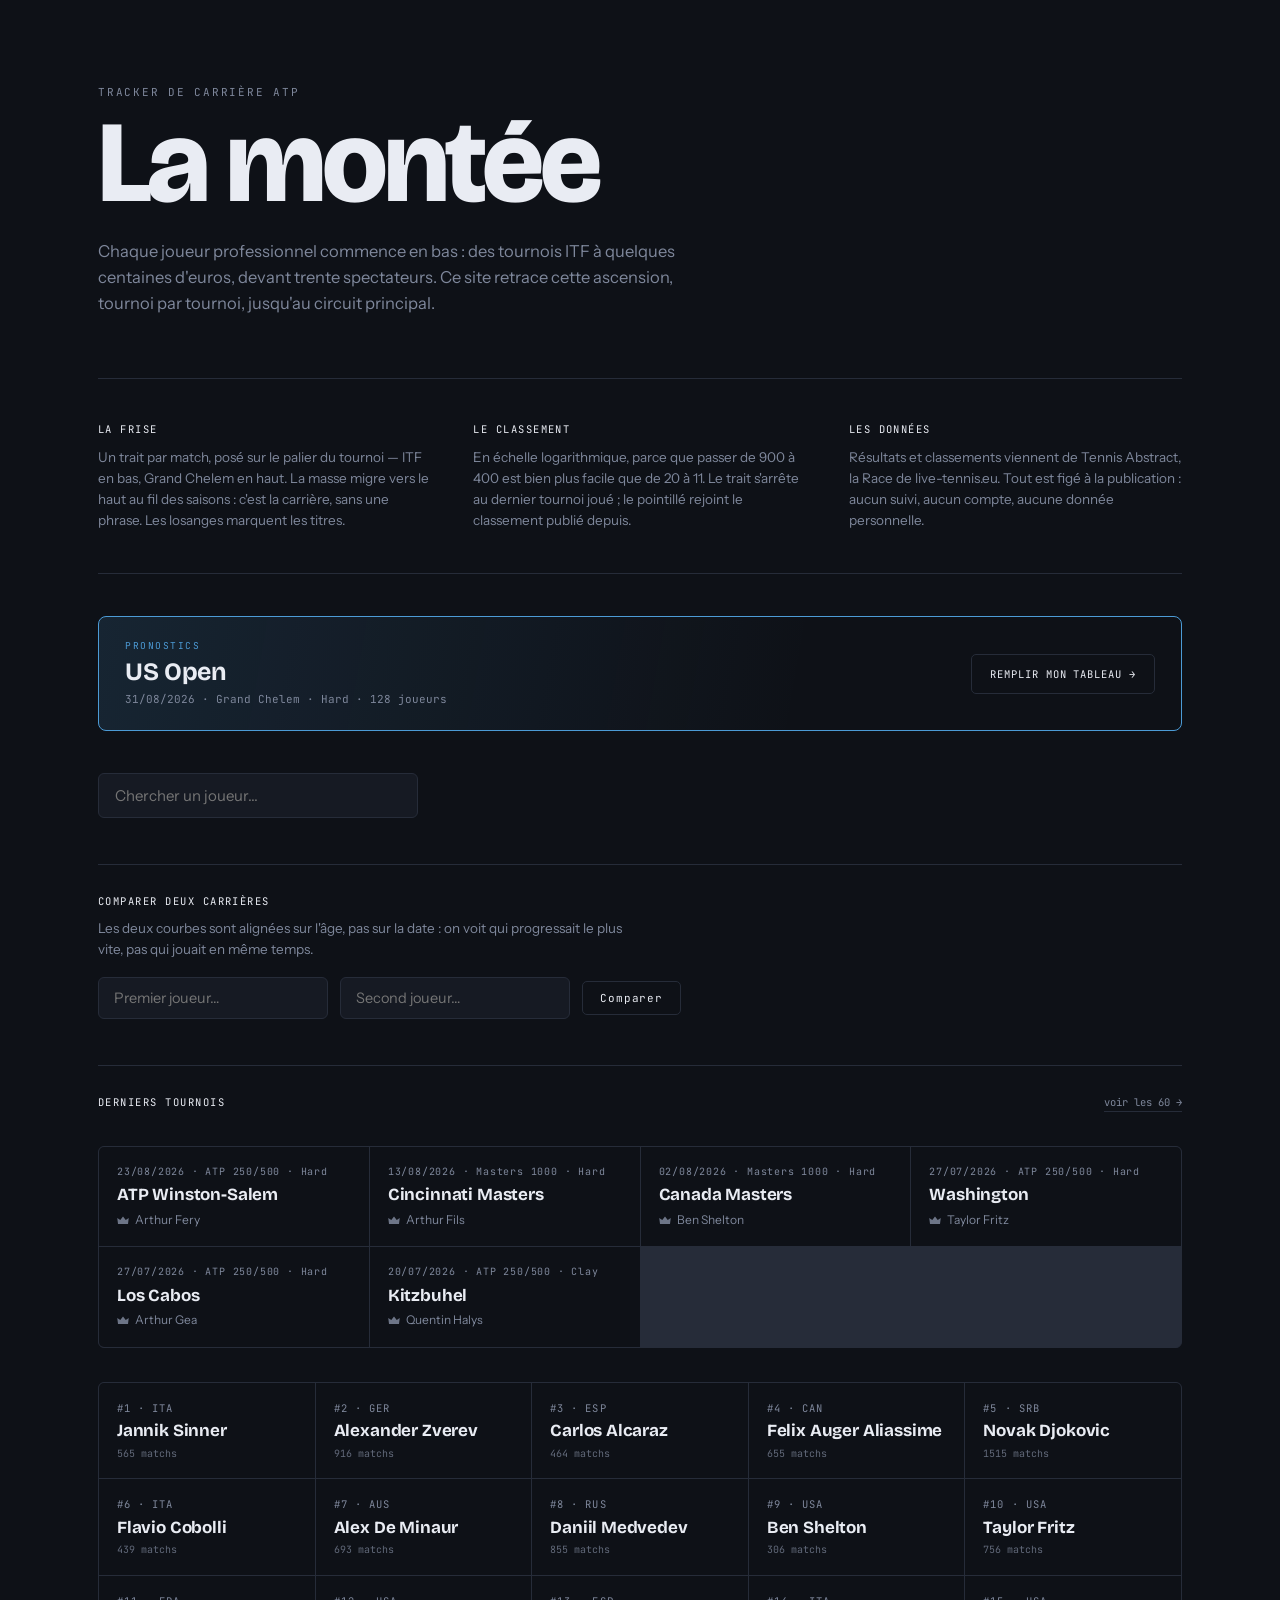
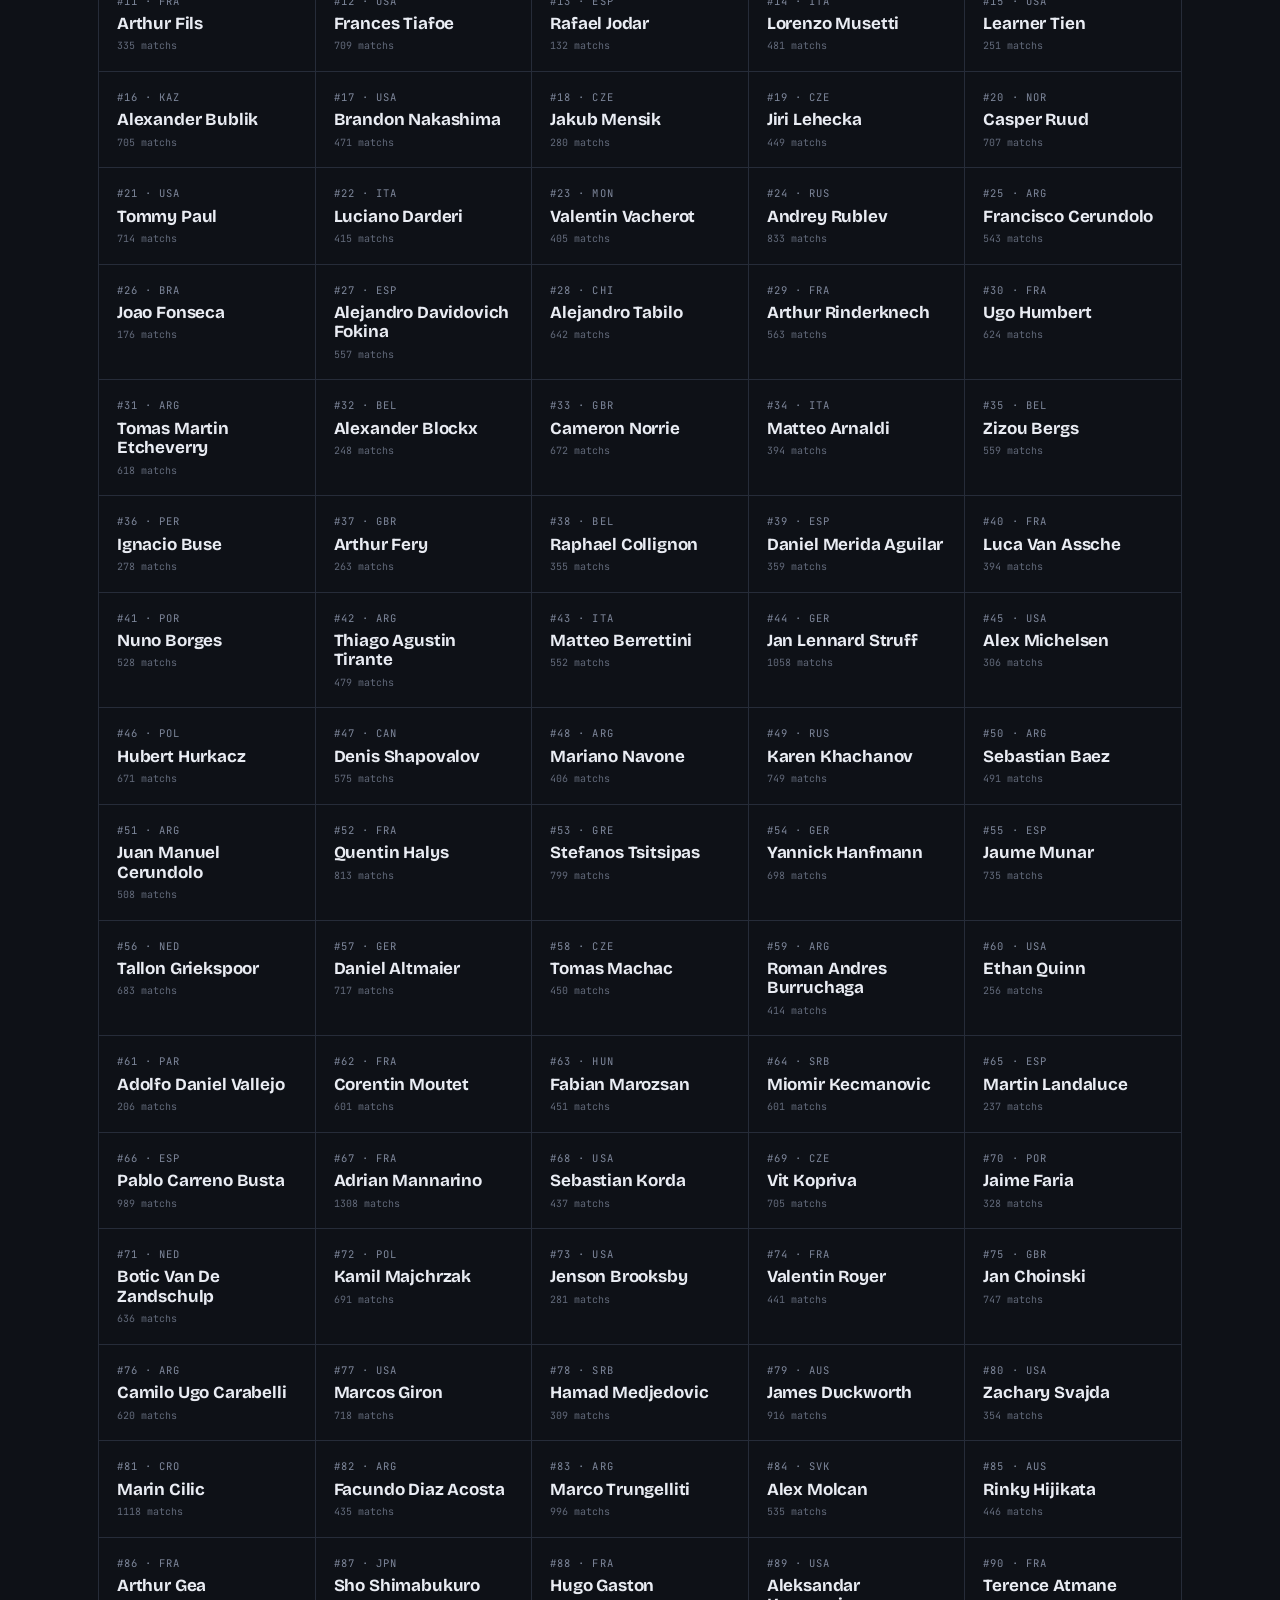
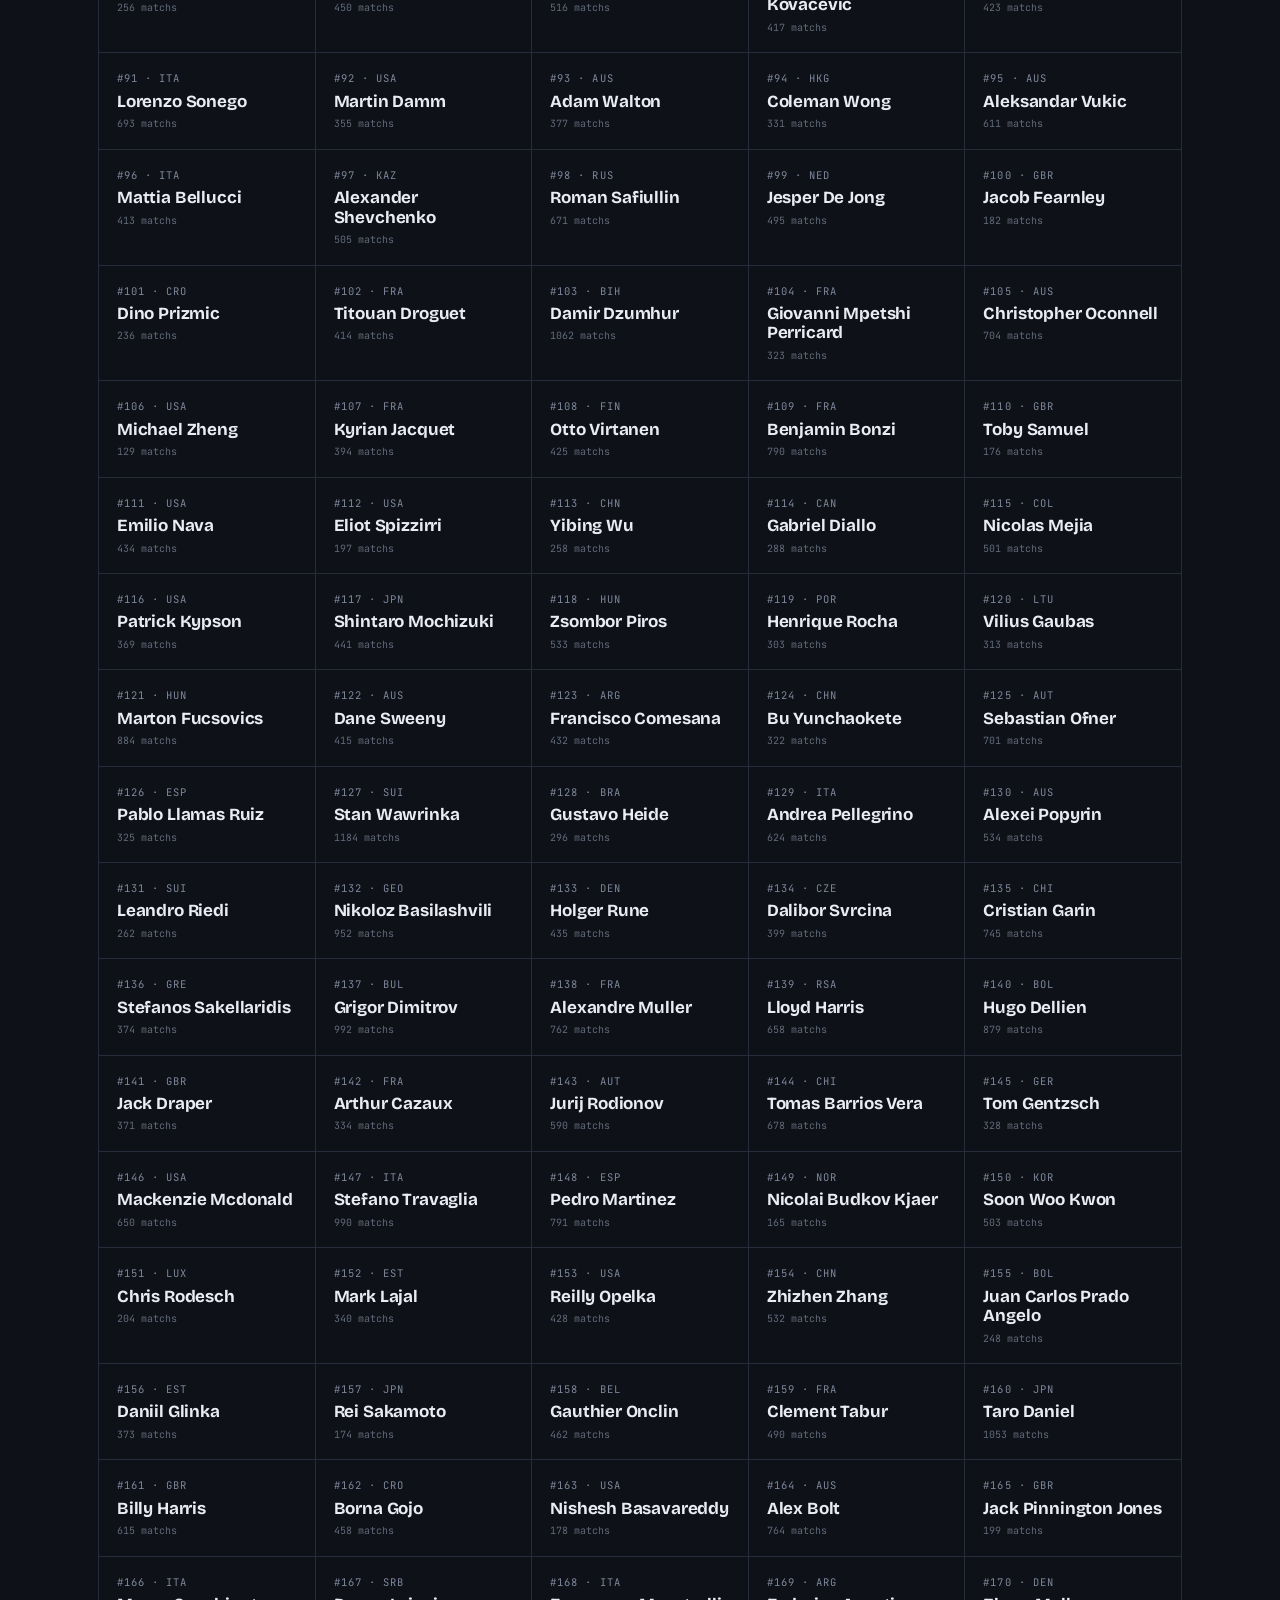
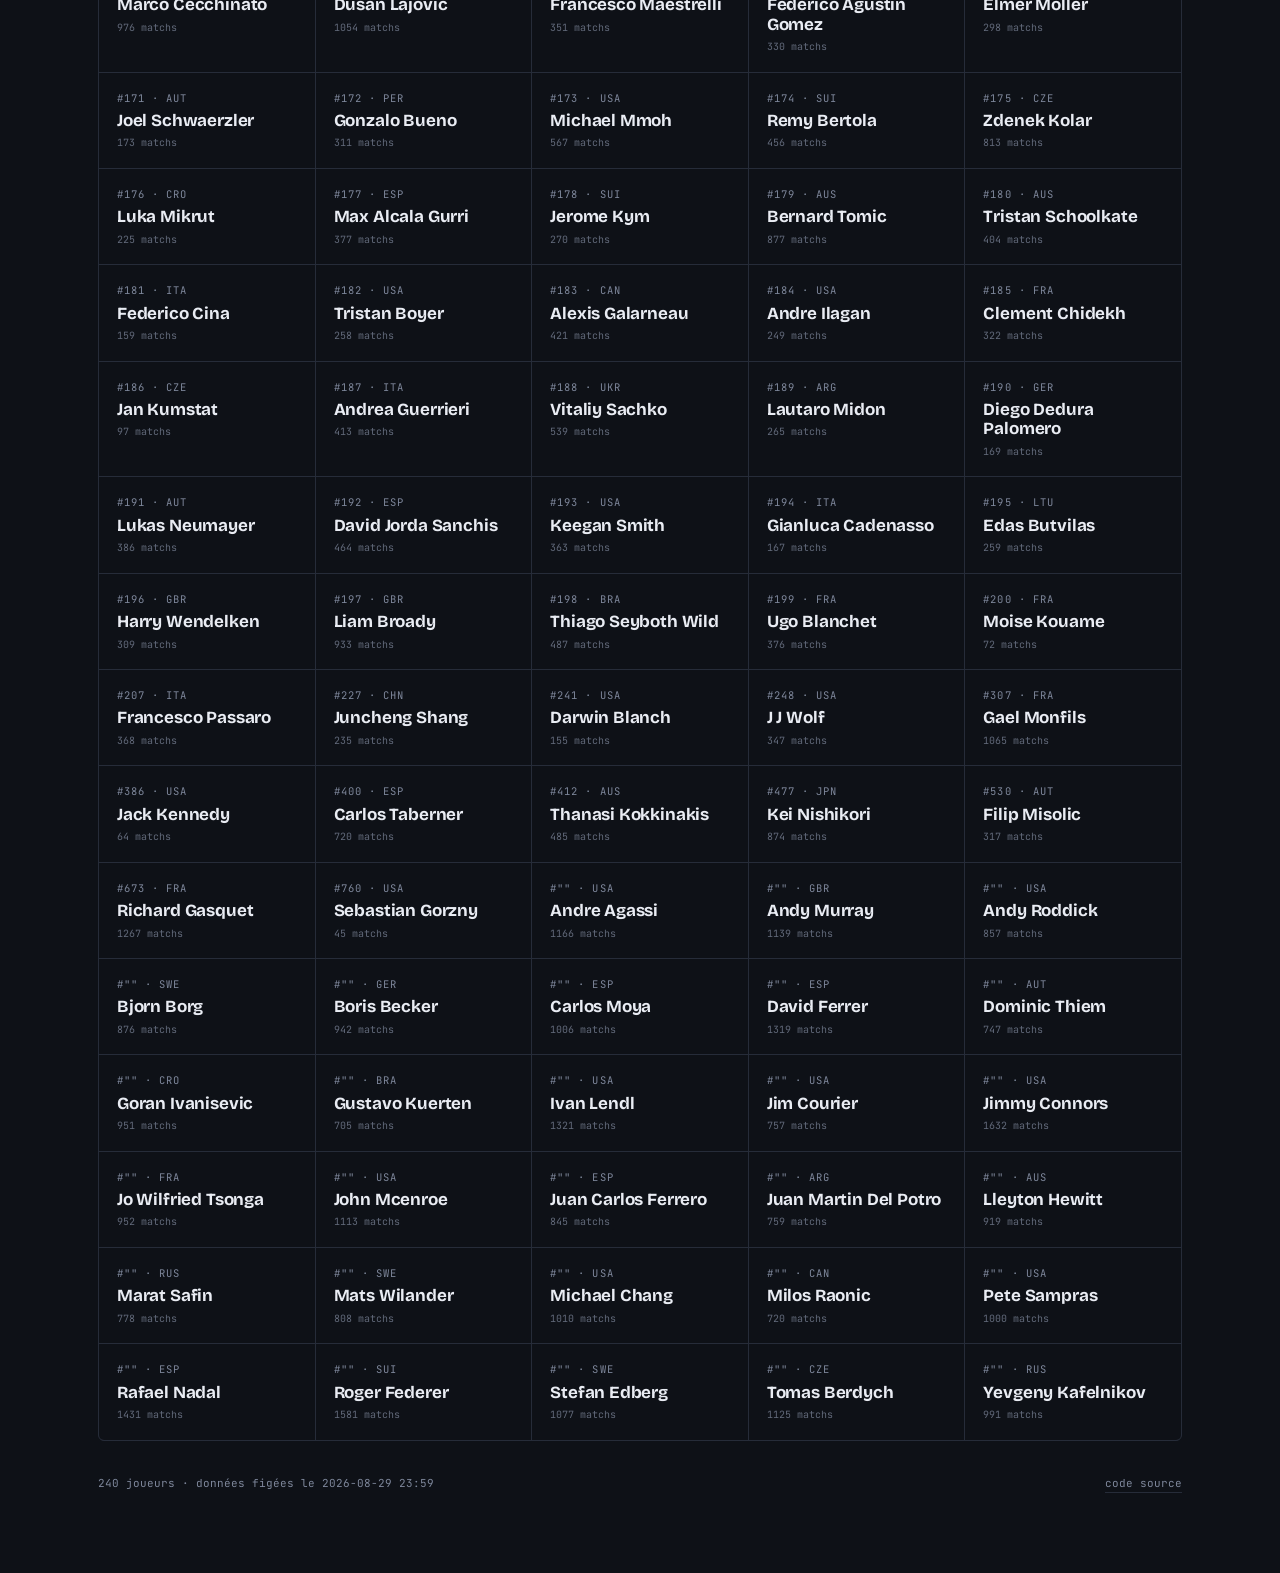
==== site/index.html @ 8daaca4f "maj 2026-08-29 23:59" ====
<!DOCTYPE html>
<html lang="fr">
<head>
<meta charset="utf-8">
<meta name="viewport" content="width=device-width, initial-scale=1">
<!-- index.html porte les liens versionnes vers le CSS et le JS. S'il est
     lui-meme servi depuis le cache, toute la chaine est rompue : le
     navigateur suit d'anciens liens vers d'anciens fichiers. -->
<meta http-equiv="Cache-Control" content="no-cache, must-revalidate">
<meta http-equiv="Pragma" content="no-cache">
<title>La montée — tracker de carrière ATP</title>
<link rel="preconnect" href="https://fonts.googleapis.com">
<link rel="preconnect" href="https://fonts.gstatic.com" crossorigin>
<link href="https://fonts.googleapis.com/css2?family=Bricolage+Grotesque:opsz,wght@12..96,500;12..96,700;12..96,800&family=Instrument+Sans:wght@400;500;600&family=JetBrains+Mono:wght@400;600&display=swap" rel="stylesheet">
<link rel="stylesheet" href="style.css?v=4e1485c1-0d5f2187">
</head>
<body>

<div id="chargement" class="chargement">Chargement des données…</div>

<section id="accueil" class="accueil" hidden>

  <header class="acc-entete">
    <p class="eyebrow">Tracker de carrière ATP</p>
    <h1>La&nbsp;montée</h1>
    <p class="acc-intro">
      Chaque joueur professionnel commence en bas : des tournois ITF à quelques
      centaines d'euros, devant trente spectateurs. Ce site retrace cette
      ascension, tournoi par tournoi, jusqu'au circuit principal.
    </p>
  </header>

  <div class="acc-lecture">
    <div>
      <h3>La frise</h3>
      <p>Un trait par match, posé sur le palier du tournoi — ITF en bas,
         Grand Chelem en haut. La masse migre vers le haut au fil des saisons :
         c'est la carrière, sans une phrase. Les losanges marquent les titres.</p>
    </div>
    <div>
      <h3>Le classement</h3>
      <p>En échelle logarithmique, parce que passer de 900 à 400 est bien plus
         facile que de 20 à 11. Le trait s'arrête au dernier tournoi joué ;
         le pointillé rejoint le classement publié depuis.</p>
    </div>
    <div>
      <h3>Les données</h3>
      <p>Résultats et classements viennent de Tennis Abstract, la Race de
         live-tennis.eu. Tout est figé à la publication : aucun suivi,
         aucun compte, aucune donnée personnelle.</p>
    </div>
  </div>

  <a class="acc-pronostic" id="acc-pronostic" href="?prochain" hidden>
    <div class="ap-texte">
      <span class="ap-etiquette">Pronostics</span>
      <span class="ap-titre" id="ap-titre">—</span>
      <span class="ap-detail" id="ap-detail">—</span>
    </div>
    <span class="ap-bouton">Remplir mon tableau →</span>
  </a>

  <div class="acc-recherche">
    <input id="acc-champ" type="search" list="joueurs-connus"
           placeholder="Chercher un joueur…" autocomplete="off">
    <span class="joueur-msg" id="acc-msg"></span>
  </div>

  <div class="acc-comparer">
    <h3>Comparer deux carrières</h3>
    <p>Les deux courbes sont alignées sur l'âge, pas sur la date&nbsp;:
       on voit qui progressait le plus vite, pas qui jouait en même temps.</p>
    <div class="cmp-saisie">
      <input id="acc-cmp-a" type="search" list="joueurs-connus" placeholder="Premier joueur…" autocomplete="off">
      <input id="acc-cmp-b" type="search" list="joueurs-connus" placeholder="Second joueur…" autocomplete="off">
      <button id="acc-cmp-go" type="button">Comparer</button>
    </div>
    <span class="joueur-msg" id="acc-cmp-msg"></span>
  </div>

  <div class="acc-tournois">
    <div class="acc-tournois-tete">
      <h3>Derniers tournois</h3>
      <a href="?tournois" class="lien-plus">voir les 60 →</a>
    </div>
    <div class="grille-tournois" id="acc-grille-tournois"></div>
  </div>

  <div class="grille-joueurs" id="grille-joueurs"></div>

  <footer class="pied">
    <span id="acc-fraicheur">—</span>
    <a href="https://github.com/melcoloy/tennis_tracker">code source</a>
  </footer>

</section>

<section id="prochain" class="prochain" hidden>

  <header class="prc-entete">
    <p class="eyebrow"><a href="?" class="retour">← tous les joueurs</a></p>
    <h1 id="prc-titre">Prochain tournoi</h1>
    <p class="trn-intro" id="prc-intro"></p>
  </header>

  <div class="prc-commandes">
    <div class="tb-onglets" id="prc-onglets"></div>
    <div class="prc-actions">
      <span class="prc-etat" id="prc-etat"></span>
      <button type="button" id="prc-image">Exporter en image</button>
      <button type="button" id="prc-vider">Tout effacer</button>
    </div>
  </div>

  <div class="tb-defilement"><div class="tb-arbre" id="prc-arbre"></div></div>

  <div class="pr-champion" id="prc-champion" hidden></div>

  <footer class="pied"><span id="prc-pied"></span></footer>

</section>

<section id="tournois" class="tournois" hidden>

  <header class="trn-entete">
    <p class="eyebrow"><a href="?" class="retour">← tous les joueurs</a></p>
    <h1 id="trn-titre">Tournois</h1>
    <p class="trn-intro" id="trn-intro"></p>
  </header>

  <div class="grille-tournois" id="trn-grille"></div>
  <div id="trn-tableau"></div>

  <footer class="pied"><span id="trn-pied"></span></footer>

</section>

<section id="comparaison" class="comparaison" hidden>

  <header class="cmp-entete">
    <p class="eyebrow"><a href="?" class="retour">← tous les joueurs</a></p>
    <h1>À âge égal</h1>
    <div class="cmp-vignettes" id="cmp-vignettes"></div>
  </header>

  <section class="bloc">
    <div class="titre-bloc">
      <h2>Le classement, aligné sur l'âge</h2>
      <p>Chaque courbe démarre au premier tournoi du joueur. L'axe horizontal
         est son âge, pas l'année&nbsp;: deux carrières séparées de vingt ans
         deviennent superposables.</p>
    </div>
    <div class="svg-hote"><svg id="cmp-courbe" viewBox="0 0 1000 340" preserveAspectRatio="xMidYMid meet" role="img" aria-label="Classement comparé par âge"></svg></div>
    <p class="infobulle" id="cmp-infobulle">Promenez le curseur sur le graphique.</p>
    <p class="note" id="cmp-note"></p>
  </section>

  <section class="bloc">
    <div class="titre-bloc"><h2>Face à face</h2></div>
    <div class="tableau-hote">
      <table class="cmp-table"><tbody id="cmp-table"></tbody></table>
    </div>
  </section>

  <section class="bloc">
    <div class="cmp-saisie">
      <input id="cmp-champ" type="search" list="joueurs-connus" placeholder="Ajouter un joueur…" autocomplete="off">
      <span class="joueur-msg" id="cmp-msg"></span>
    </div>
  </section>

  <footer class="pied"><span id="cmp-fraicheur">—</span></footer>

</section>

<main id="page" hidden>

  <header class="entete">
    <div class="entete-nom">
      <p class="eyebrow"><a href="?" class="retour">← tous les joueurs</a> <span id="eyebrow">—</span></p>
      <h1 id="nom-joueur">…</h1>
      <p class="bio" id="bio">—</p>
      <div class="choix-joueur">
        <input id="f-joueur" type="search" list="joueurs-connus"
               placeholder="Voir un autre joueur…" autocomplete="off">
        <input id="f-comparer" type="search" list="joueurs-connus"
               placeholder="Comparer avec…" autocomplete="off">
        <datalist id="joueurs-connus"></datalist>
        <span class="joueur-msg" id="joueur-msg"></span>
      </div>
    </div>
    <div class="entete-rangs">
      <div class="rang rang--principal">
        <span class="rang-valeur" id="rang-actuel">—</span>
        <span class="rang-label">classement ATP</span>
      </div>
      <div class="rang">
        <span class="rang-valeur" id="rang-peak">—</span>
        <span class="rang-label">meilleur classement</span>
        <span class="rang-note" id="rang-peak-date"></span>
      </div>
      <div class="rang">
        <span class="rang-valeur" id="rang-race">—</span>
        <span class="rang-label">classement Race</span>
      </div>
      <div class="rang">
        <span class="rang-valeur" id="rang-elo">—</span>
        <span class="rang-label">classement Elo</span>
      </div>
    </div>
  </header>

  <!-- SIGNATURE : chaque match est un trait, pose sur le palier du tournoi.
       On voit la masse migrer vers le haut annee apres annee. -->
  <section class="bloc bloc--frise">
    <div class="titre-bloc">
      <h2>La montée</h2>
      <p>Un trait par match, posé sur le palier du tournoi. Plein&nbsp;: victoire. Creux&nbsp;: défaite. Le losange marque un titre.</p>
    </div>
    <div class="legende" id="legende-surfaces"></div>
    <div class="svg-hote"><svg id="frise" viewBox="0 0 1000 300" preserveAspectRatio="xMidYMid meet" role="img" aria-label="Répartition des matchs par palier de tournoi et par année"></svg></div>
    <p class="infobulle" id="infobulle-frise">Survolez un trait pour voir le match.</p>
  </section>

  <section class="bloc">
    <div class="titre-bloc">
      <h2>Le classement</h2>
      <p>Son rang à l'ouverture de chaque tournoi. Échelle logarithmique&nbsp;: passer de 900 à 400 est plus facile que de 20 à 11.</p>
    </div>
    <div class="svg-hote"><svg id="courbe" viewBox="0 0 1000 260" preserveAspectRatio="xMidYMid meet" role="img" aria-label="Évolution du classement ATP"></svg></div>
    <p class="infobulle" id="infobulle-courbe">Promenez le curseur sur la courbe.</p>
    <p class="note" id="note-courbe"></p>
  </section>

  <section class="bloc">
    <div class="titre-bloc">
      <h2>Les titres</h2>
    </div>
    <ol class="titres" id="titres"></ol>
  </section>

  <section class="bloc bloc--split">
    <div>
      <div class="titre-bloc"><h2>Par surface</h2></div>
      <div class="barres" id="par-surface"></div>
    </div>
    <div>
      <div class="titre-bloc"><h2>Par palier</h2></div>
      <div class="barres" id="par-niveau"></div>
    </div>
  </section>

  <section class="bloc">
    <div class="titre-bloc">
      <h2>Tous les matchs</h2>
    </div>
    <div class="filtres">
      <label>Année
        <select id="f-annee"><option value="">toutes</option></select>
      </label>
      <label>Palier
        <select id="f-niveau"><option value="">tous</option></select>
      </label>
      <label>Résultat
        <select id="f-resultat">
          <option value="">tous</option>
          <option value="W">victoires</option>
          <option value="L">défaites</option>
        </select>
      </label>
      <label>Adversaire
        <input id="f-adversaire" type="search" placeholder="nom" autocomplete="off">
      </label>
      <span class="compte" id="compte-matchs"></span>
    </div>
    <div class="tableau-hote">
      <table class="matchs">
        <thead><tr>
          <th>Date</th><th>Tournoi</th><th>Palier</th><th>Tour</th>
          <th></th><th>Adversaire</th><th>Score</th>
        </tr></thead>
        <tbody id="corps-matchs"></tbody>
      </table>
    </div>
  </section>

  <footer class="pied">
    <span id="fraicheur">—</span>
    <button id="rafraichir" type="button">Mettre à jour</button>
  </footer>

</main>

<script src="script.js?v=4e1485c1-0d5f2187"></script>
</body>
</html>
---- site/style.css ----
/* Palette : session de nuit sous les projecteurs.
   Les trois seules couleurs vives sont les surfaces reelles du tennis :
   dur, terre battue, gazon. Rien d'autre n'a le droit d'etre colore. */
:root {
  --fond:        #0E1117;
  --panneau:     #161A23;
  --trait:       #262C39;
  --texte:       #E9ECF3;
  --sourdine:    #7E879B;

  --dur:         #4C9BD6;
  --terre:       #D2762F;
  --gazon:       #6FA84F;

  --display: "Bricolage Grotesque", "Arial Narrow", sans-serif;
  --corps:   "Instrument Sans", system-ui, sans-serif;
  --mono:    "JetBrains Mono", ui-monospace, monospace;
}

* { box-sizing: border-box; }

/* Sans ce !important, .chargement { display: grid } l'emporte sur le
   display:none que le navigateur applique a [hidden] : le bandeau de
   chargement resterait affiche et pousserait la page vers le bas. */
[hidden] { display: none !important; }

body {
  margin: 0;
  background: var(--fond);
  color: var(--texte);
  font-family: var(--corps);
  font-size: 15px;
  line-height: 1.55;
  -webkit-font-smoothing: antialiased;
}

.chargement {
  min-height: 100vh;
  display: grid;
  place-items: center;
  color: var(--sourdine);
  font-family: var(--mono);
  font-size: 13px;
  letter-spacing: .06em;
}

main {
  max-width: 1140px;
  margin: 0 auto;
  padding: 0 28px 80px;
}

/* ---------------------------------------------------------------- entete */

.entete {
  display: flex;
  flex-wrap: wrap;
  align-items: flex-end;
  justify-content: space-between;
  gap: 32px;
  padding: 68px 0 44px;
  border-bottom: 1px solid var(--trait);
}

.eyebrow {
  margin: 0 0 10px;
  font-family: var(--mono);
  font-size: 11px;
  letter-spacing: .16em;
  text-transform: uppercase;
  color: var(--sourdine);
}

.entete h1 {
  margin: 0;
  font-family: var(--display);
  font-weight: 800;
  font-size: clamp(46px, 8vw, 88px);
  line-height: .92;
  letter-spacing: -.03em;
}

.bio {
  margin: 14px 0 0;
  color: var(--sourdine);
  font-size: 14px;
}

.entete-rangs { display: flex; gap: 34px; flex-wrap: wrap; }

.rang { display: flex; flex-direction: column; }

.rang-valeur {
  font-family: var(--display);
  font-weight: 700;
  font-size: 44px;
  line-height: 1;
  letter-spacing: -.02em;
  color: var(--sourdine);
}

.rang--principal .rang-valeur { font-size: 64px; color: var(--texte); }
.rang-valeur::before { content: "#"; opacity: .35; font-size: .6em; vertical-align: .28em; }

.rang-note {
  margin-top: 3px;
  font-family: var(--mono);
  font-size: 9.5px;
  letter-spacing: .06em;
  color: var(--sourdine);
  opacity: .7;
}

.rang-label {
  margin-top: 8px;
  font-family: var(--mono);
  font-size: 10px;
  letter-spacing: .13em;
  text-transform: uppercase;
  color: var(--sourdine);
}

/* ----------------------------------------------------------------- blocs */

.bloc { padding: 56px 0; border-bottom: 1px solid var(--trait); }
.bloc--split { display: grid; grid-template-columns: 1fr 1fr; gap: 56px; }

.titre-bloc { margin-bottom: 26px; }

.titre-bloc h2 {
  margin: 0;
  font-family: var(--display);
  font-weight: 700;
  font-size: 26px;
  letter-spacing: -.015em;
}

.titre-bloc p {
  margin: 8px 0 0;
  max-width: 62ch;
  color: var(--sourdine);
  font-size: 13.5px;
}

.svg-hote { width: 100%; }
.svg-hote svg { width: 100%; height: auto; display: block; overflow: visible; }

.note, .infobulle {
  margin: 14px 0 0;
  font-family: var(--mono);
  font-size: 11.5px;
  color: var(--sourdine);
  min-height: 1.4em;
}

/* -------------------------------------------------------------- legende */

.legende { display: flex; gap: 22px; margin-bottom: 18px; flex-wrap: wrap; }

.legende span {
  display: inline-flex;
  align-items: center;
  gap: 8px;
  font-family: var(--mono);
  font-size: 11px;
  letter-spacing: .05em;
  color: var(--sourdine);
}

.legende i { width: 11px; height: 11px; border-radius: 2px; }

/* --------------------------------------------------------------- titres */

.titres { list-style: none; margin: 0; padding: 0; counter-reset: t; }

.titres li {
  display: grid;
  grid-template-columns: 42px 1fr auto;
  gap: 20px;
  align-items: baseline;
  padding: 15px 0;
  border-top: 1px solid var(--trait);
}

.titres li:last-child { border-bottom: 1px solid var(--trait); }

.titres .t-date {
  font-family: var(--mono);
  font-size: 11px;
  color: var(--sourdine);
}

.titres .t-nom {
  font-family: var(--display);
  font-weight: 700;
  font-size: 19px;
  letter-spacing: -.01em;
}

.titres .t-detail { color: var(--sourdine); font-size: 13px; margin-left: 12px; }

.titres .t-score {
  font-family: var(--mono);
  font-size: 12.5px;
  white-space: nowrap;
}

/* --------------------------------------------------------------- barres */

.barres { display: flex; flex-direction: column; gap: 13px; }

.barre { display: grid; grid-template-columns: 116px 1fr 78px; gap: 14px; align-items: center; }

.barre-nom { font-size: 13px; color: var(--sourdine); }

.barre-piste { height: 7px; background: var(--trait); border-radius: 4px; overflow: hidden; }

.barre-part { height: 100%; border-radius: 4px; }

.barre-val { font-family: var(--mono); font-size: 11.5px; text-align: right; color: var(--sourdine); }

/* -------------------------------------------------------------- filtres */

.filtres { display: flex; flex-wrap: wrap; gap: 18px; align-items: flex-end; margin-bottom: 22px; }

.filtres label {
  display: flex;
  flex-direction: column;
  gap: 7px;
  font-family: var(--mono);
  font-size: 10px;
  letter-spacing: .12em;
  text-transform: uppercase;
  color: var(--sourdine);
}

.filtres select, .filtres input {
  background: var(--panneau);
  color: var(--texte);
  border: 1px solid var(--trait);
  border-radius: 5px;
  padding: 8px 11px;
  font-family: var(--corps);
  font-size: 13.5px;
  min-width: 130px;
}

.filtres select:focus-visible,
.filtres input:focus-visible,
button:focus-visible { outline: 2px solid var(--dur); outline-offset: 2px; }

.compte { margin-left: auto; font-family: var(--mono); font-size: 11.5px; color: var(--sourdine); }

/* ------------------------------------------------------------- tableau */

.tableau-hote { overflow-x: auto; }

.matchs { width: 100%; border-collapse: collapse; font-size: 13.5px; }

.matchs th {
  text-align: left;
  padding: 0 14px 11px 0;
  font-family: var(--mono);
  font-size: 10px;
  letter-spacing: .12em;
  text-transform: uppercase;
  color: var(--sourdine);
  font-weight: 400;
  border-bottom: 1px solid var(--trait);
}

.matchs td { padding: 10px 14px 10px 0; border-bottom: 1px solid var(--trait); white-space: nowrap; }
.matchs td.large { white-space: normal; }
.matchs tr:hover td { background: var(--panneau); }

.m-date, .m-score { font-family: var(--mono); font-size: 12px; color: var(--sourdine); }

.pastille {
  display: inline-block;
  width: 18px;
  text-align: center;
  font-family: var(--mono);
  font-size: 11px;
  font-weight: 600;
  border-radius: 3px;
  padding: 2px 0;
}

.pastille--w { background: rgba(111,168,79,.18); color: var(--gazon); }
.pastille--l { background: rgba(126,135,155,.14); color: var(--sourdine); }

/* ----------------------------------------------------------------- pied */

.pied {
  display: flex;
  align-items: center;
  justify-content: space-between;
  gap: 20px;
  padding: 34px 0 0;
  font-family: var(--mono);
  font-size: 11px;
  color: var(--sourdine);
}

button {
  background: transparent;
  color: var(--texte);
  border: 1px solid var(--trait);
  border-radius: 5px;
  padding: 9px 17px;
  font-family: var(--mono);
  font-size: 11px;
  letter-spacing: .08em;
  cursor: pointer;
  transition: border-color .15s, background .15s;
}

button:hover { border-color: var(--sourdine); background: var(--panneau); }
button[disabled] { opacity: .45; cursor: default; }

/* ---------------------------------------------------------------- mobile */

@media (max-width: 780px) {
  main { padding: 0 18px 60px; }
  .entete { padding: 44px 0 32px; }
  .entete-rangs { gap: 28px; }
  .rang--principal .rang-valeur { font-size: 46px; }
  .rang-valeur { font-size: 32px; }
  .bloc { padding: 40px 0; }
  .bloc--split { grid-template-columns: 1fr; gap: 40px; }
  .barre { grid-template-columns: 96px 1fr 64px; }
  .compte { margin-left: 0; width: 100%; }
}

@media (prefers-reduced-motion: reduce) {
  * { animation: none !important; transition: none !important; }
}

/* ---------------------------------------------------------- choix joueur */

.choix-joueur { display: flex; align-items: center; gap: 14px; margin-top: 18px; flex-wrap: wrap; }

.choix-joueur input {
  background: var(--panneau);
  color: var(--texte);
  border: 1px solid var(--trait);
  border-radius: 5px;
  padding: 8px 12px;
  font-family: var(--corps);
  font-size: 13.5px;
  min-width: 230px;
}

.choix-joueur input:focus-visible { outline: 2px solid var(--dur); outline-offset: 2px; }

.joueur-msg { font-family: var(--mono); font-size: 11px; color: var(--sourdine); }
.joueur-msg.erreur { color: var(--terre); }

/* ------------------------------------------------------------- accueil */

.accueil {
  max-width: 1140px;
  margin: 0 auto;
  padding: 0 28px 80px;
}

.acc-entete { padding: 84px 0 0; }

.acc-entete h1 {
  margin: 0;
  font-family: var(--display);
  font-weight: 800;
  font-size: clamp(54px, 11vw, 116px);
  line-height: .9;
  letter-spacing: -.035em;
}

.acc-intro {
  margin: 24px 0 0;
  max-width: 54ch;
  font-size: 16.5px;
  color: var(--sourdine);
}

.acc-lecture {
  display: grid;
  grid-template-columns: repeat(3, 1fr);
  gap: 42px;
  margin: 62px 0 0;
  padding: 42px 0;
  border-top: 1px solid var(--trait);
  border-bottom: 1px solid var(--trait);
}

.acc-lecture h3 {
  margin: 0 0 10px;
  font-family: var(--mono);
  font-size: 10.5px;
  letter-spacing: .14em;
  text-transform: uppercase;
  color: var(--texte);
  font-weight: 400;
}

.acc-lecture p { margin: 0; font-size: 13.5px; color: var(--sourdine); }

.acc-recherche { display: flex; align-items: center; gap: 16px; margin: 42px 0 26px; flex-wrap: wrap; }

.acc-recherche input {
  background: var(--panneau);
  color: var(--texte);
  border: 1px solid var(--trait);
  border-radius: 6px;
  padding: 12px 16px;
  font-family: var(--corps);
  font-size: 15px;
  min-width: 320px;
}

.acc-recherche input:focus-visible { outline: 2px solid var(--dur); outline-offset: 2px; }

.grille-joueurs {
  display: grid;
  grid-template-columns: repeat(auto-fill, minmax(212px, 1fr));
  gap: 1px;
  background: var(--trait);
  border: 1px solid var(--trait);
  border-radius: 6px;
  overflow: hidden;
}

.carte-joueur {
  display: flex;
  flex-direction: column;
  gap: 5px;
  padding: 17px 18px;
  background: var(--fond);
  color: inherit;
  text-decoration: none;
  transition: background .14s;
}

.carte-joueur:hover { background: var(--panneau); }

.cj-rang {
  font-family: var(--mono);
  font-size: 10.5px;
  letter-spacing: .1em;
  color: var(--sourdine);
}

.cj-nom {
  font-family: var(--display);
  font-weight: 700;
  font-size: 17px;
  letter-spacing: -.01em;
  line-height: 1.15;
}

.cj-matchs { font-family: var(--mono); font-size: 10px; color: var(--sourdine); opacity: .75; }

.retour {
  color: var(--sourdine);
  text-decoration: none;
  border-bottom: 1px solid var(--trait);
  padding-bottom: 1px;
  margin-right: 12px;
}

.retour:hover { color: var(--texte); }

.pied a { color: var(--sourdine); text-decoration: none; border-bottom: 1px solid var(--trait); }
.pied a:hover { color: var(--texte); }

@media (max-width: 780px) {
  .accueil { padding: 0 18px 60px; }
  .acc-entete { padding: 52px 0 0; }
  .acc-lecture { grid-template-columns: 1fr; gap: 28px; margin-top: 40px; padding: 32px 0; }
  .acc-recherche input { min-width: 0; width: 100%; }
}

/* --------------------------------------------------------- comparaison */

.comparaison { max-width: 1140px; margin: 0 auto; padding: 0 28px 80px; }

.cmp-entete { padding: 66px 0 34px; border-bottom: 1px solid var(--trait); }

.cmp-entete h1 {
  margin: 6px 0 0;
  font-family: var(--display);
  font-weight: 800;
  font-size: clamp(40px, 7vw, 74px);
  line-height: .95;
  letter-spacing: -.03em;
}

.cmp-vignettes { display: flex; flex-wrap: wrap; gap: 16px; margin-top: 28px; }

.cmp-vignette {
  display: flex;
  flex-direction: column;
  gap: 5px;
  padding: 13px 17px;
  border: 1px solid var(--trait);
  border-left-width: 3px;
  border-radius: 5px;
  background: var(--panneau);
}

.cmp-nom {
  font-family: var(--display);
  font-weight: 700;
  font-size: 18px;
  letter-spacing: -.01em;
  color: var(--texte);
  text-decoration: none;
}

.cmp-nom:hover { text-decoration: underline; }

.cmp-detail { font-family: var(--mono); font-size: 10.5px; color: var(--sourdine); }

.cmp-table { width: 100%; border-collapse: collapse; font-size: 14px; }

.cmp-table th {
  text-align: left;
  padding: 12px 18px 12px 0;
  font-family: var(--mono);
  font-size: 10.5px;
  letter-spacing: .1em;
  text-transform: uppercase;
  color: var(--sourdine);
  font-weight: 400;
  white-space: nowrap;
  width: 190px;
}

.cmp-table td {
  padding: 12px 18px 12px 0;
  border-bottom: 1px solid var(--trait);
  white-space: nowrap;
}

.cmp-table tr:first-child td {
  font-family: var(--display);
  font-weight: 700;
  font-size: 17px;
  border-bottom-color: var(--sourdine);
}

.cmp-saisie { display: flex; gap: 12px; align-items: center; flex-wrap: wrap; }

.cmp-saisie input {
  background: var(--panneau);
  color: var(--texte);
  border: 1px solid var(--trait);
  border-radius: 6px;
  padding: 11px 15px;
  font-family: var(--corps);
  font-size: 14.5px;
  min-width: 230px;
}

.cmp-saisie input:focus-visible { outline: 2px solid var(--dur); outline-offset: 2px; }

.acc-comparer {
  margin: 46px 0 34px;
  padding: 28px 0 0;
  border-top: 1px solid var(--trait);
}

.acc-comparer h3 {
  margin: 0 0 8px;
  font-family: var(--mono);
  font-size: 10.5px;
  letter-spacing: .14em;
  text-transform: uppercase;
  font-weight: 400;
}

.acc-comparer p { margin: 0 0 18px; max-width: 60ch; font-size: 13.5px; color: var(--sourdine); }

@media (max-width: 780px) {
  .comparaison { padding: 0 18px 60px; }
  .cmp-entete { padding: 44px 0 26px; }
  .cmp-saisie input { min-width: 0; width: 100%; }
  .cmp-table th { width: auto; font-size: 9.5px; }
  .cmp-table, .cmp-table td { font-size: 13px; }
}

/* ------------------------------------------------------------ tournois */

.tournois { max-width: 1140px; margin: 0 auto; padding: 0 28px 80px; }

.trn-entete { padding: 66px 0 34px; border-bottom: 1px solid var(--trait); }

.trn-entete h1 {
  margin: 6px 0 0;
  font-family: var(--display);
  font-weight: 800;
  font-size: clamp(38px, 6.5vw, 68px);
  line-height: .95;
  letter-spacing: -.03em;
}

.trn-intro { margin: 16px 0 0; max-width: 66ch; font-size: 14px; color: var(--sourdine); }

.grille-tournois {
  display: grid;
  grid-template-columns: repeat(auto-fill, minmax(258px, 1fr));
  gap: 1px;
  margin-top: 34px;
  background: var(--trait);
  border: 1px solid var(--trait);
  border-radius: 6px;
  overflow: hidden;
}

.carte-tournoi {
  display: flex;
  flex-direction: column;
  gap: 6px;
  padding: 17px 18px;
  background: var(--fond);
  color: inherit;
  text-decoration: none;
  transition: background .14s;
}

.carte-tournoi:hover { background: var(--panneau); }

.ct-date {
  font-family: var(--mono);
  font-size: 10px;
  letter-spacing: .08em;
  color: var(--sourdine);
}

.ct-nom {
  font-family: var(--display);
  font-weight: 700;
  font-size: 17px;
  letter-spacing: -.01em;
  line-height: 1.15;
}

.ct-gagnant {
  display: flex;
  align-items: center;
  gap: 6px;
  font-size: 12px;
  color: var(--sourdine);
}

.ct-couronne { width: 12px; height: 9px; flex: none; opacity: .85; }

.trn-tour { margin-top: 36px; }

.trn-tour h3 {
  margin: 0 0 12px;
  font-family: var(--mono);
  font-size: 10.5px;
  letter-spacing: .14em;
  text-transform: uppercase;
  color: var(--sourdine);
  font-weight: 400;
  padding-bottom: 9px;
  border-bottom: 1px solid var(--trait);
}

.trn-match {
  display: grid;
  grid-template-columns: 1fr auto 1fr auto;
  gap: 14px;
  align-items: baseline;
  padding: 9px 0;
  border-bottom: 1px solid var(--trait);
  font-size: 14px;
}

.trn-v { color: var(--texte); font-weight: 500; text-decoration: none; }
.trn-p { color: var(--sourdine); text-decoration: none; text-align: right; }
a.trn-v:hover, a.trn-p:hover { text-decoration: underline; }
.hors-base { opacity: .55; }

.trn-bat {
  font-family: var(--mono);
  font-size: 9.5px;
  letter-spacing: .1em;
  text-transform: uppercase;
  color: var(--sourdine);
}

.trn-score { font-family: var(--mono); font-size: 12px; color: var(--sourdine); white-space: nowrap; }

.acc-tournois { margin: 46px 0 34px; padding: 28px 0 0; border-top: 1px solid var(--trait); }

.acc-tournois-tete { display: flex; align-items: baseline; justify-content: space-between; gap: 16px; }

.acc-tournois h3 {
  margin: 0;
  font-family: var(--mono);
  font-size: 10.5px;
  letter-spacing: .14em;
  text-transform: uppercase;
  font-weight: 400;
}

.lien-plus {
  font-family: var(--mono);
  font-size: 10.5px;
  color: var(--sourdine);
  text-decoration: none;
  border-bottom: 1px solid var(--trait);
}

.lien-plus:hover { color: var(--texte); }

@media (max-width: 780px) {
  .tournois { padding: 0 18px 60px; }
  .trn-entete { padding: 44px 0 26px; }
  .trn-match { grid-template-columns: 1fr auto; gap: 4px 10px; }
  .trn-p { text-align: left; }
  .trn-score { grid-column: 1 / -1; }
}

/* ------------------------------------------------- tableau du tournoi */

.trn-bascule { display: flex; gap: 8px; margin: 30px 0 8px; }

.trn-bascule button {
  font-family: var(--mono);
  font-size: 10px;
  letter-spacing: .1em;
  text-transform: uppercase;
  padding: 8px 15px;
}

.trn-bascule button.actif { border-color: var(--sourdine); background: var(--panneau); }

/* Un tableau de Grand Chelem est large : on le laisse defiler
   horizontalement plutot que de le comprimer jusqu'a l'illisible. */
.tb-defilement { overflow-x: auto; padding: 18px 0 8px; }

.tb-arbre { display: flex; gap: 22px; min-width: min-content; }

.tb-colonne { display: flex; flex-direction: column; min-width: 190px; }

.tb-colonne h4 {
  margin: 0 0 12px;
  font-family: var(--mono);
  font-size: 9.5px;
  letter-spacing: .12em;
  text-transform: uppercase;
  color: var(--sourdine);
  font-weight: 400;
}

/* Chaque colonne repartit ses matchs sur la meme hauteur : les demies
   se retrouvent naturellement en face du milieu de leurs quarts. */
/* Chaque case est placee a une position calculee : (i + 0,5) / n de la
   hauteur. La case i du tour suivant tombe alors exactement entre les
   cases 2i et 2i+1 du precedent, quelles que soient les hauteurs d'en-tete
   ou de contenu. La repartition automatique de flexbox, elle, derivait
   des que les cases n'avaient pas toutes la meme taille. */
/* flex: none est indispensable : dans une colonne flex, 'flex: 1' pose
   une base de 0 et ecrase la hauteur posee en ligne. Les cases etant en
   position absolue, elles ne donnent plus de hauteur -- la colonne se
   reduisait alors a son seul en-tete. */
.tb-cases { position: relative; flex: none; }

.tb-cases > * {
  position: absolute;
  left: 0;
  right: 0;
  transform: translateY(-50%);
}

.tb-match {
  border: 1px solid var(--trait);
  border-left: 2px solid var(--dur);
  border-radius: 4px;
  background: var(--panneau);
  padding: 7px 10px;
  font-size: 12.5px;
}

.tb-match.tb-partiel { border-left-color: var(--trait); }

/* Une exemption n'est pas une lacune : bordure discrete, pas de trait
   pointille qui suggererait une donnee manquante. */
.tb-match.tb-exempte { border-left-color: var(--trait); opacity: .8; }
.tb-mention {
  font-family: var(--mono);
  font-size: 9.5px;
  letter-spacing: .1em;
  text-transform: uppercase;
  color: var(--sourdine);
  opacity: .7;
}
.tb-match.tb-vide { border: 1px dashed var(--trait); background: none; height: 46px; }

.tb-ligne { display: flex; justify-content: space-between; gap: 10px; align-items: baseline; }
.tb-ligne + .tb-ligne { margin-top: 3px; color: var(--sourdine); }

.tb-gagne .tb-nom { color: var(--texte); font-weight: 500; }

.tb-nom {
  color: var(--sourdine);
  text-decoration: none;
  white-space: nowrap;
  overflow: hidden;
  text-overflow: ellipsis;
}

a.tb-nom:hover { text-decoration: underline; }
.tb-nom.hors-base { opacity: .55; }
.tb-inconnu { font-style: italic; opacity: .45; }

.tb-score {
  font-family: var(--mono);
  font-size: 10.5px;
  color: var(--sourdine);
  white-space: nowrap;
}

.note code {
  font-family: var(--mono);
  font-size: 11px;
  background: var(--panneau);
  padding: 2px 6px;
  border-radius: 3px;
}

@media (max-width: 780px) {
  .tb-colonne { min-width: 168px; }
  .tb-arbre { gap: 14px; }
}

/* ------------------------------------------ navigation dans le tableau */

.tb-etendre {
  margin: 22px 0 4px;
  font-family: var(--mono);
  font-size: 9.5px;
  letter-spacing: .09em;
  text-transform: uppercase;
  padding: 8px 14px;
}

.tb-etendre.actif { border-color: var(--dur); color: var(--texte); }

/* --------------------------------------------------------- pronostics */

.prochain { max-width: 1140px; margin: 0 auto; padding: 0 28px 80px; }

.prc-entete { padding: 66px 0 30px; border-bottom: 1px solid var(--trait); }

.prc-entete h1 {
  margin: 6px 0 0;
  font-family: var(--display);
  font-weight: 800;
  font-size: clamp(38px, 6.5vw, 68px);
  line-height: .95;
  letter-spacing: -.03em;
}

.prc-commandes {
  display: flex;
  align-items: center;
  justify-content: space-between;
  gap: 18px;
  flex-wrap: wrap;
  margin-top: 20px;
}

.prc-actions { display: flex; align-items: center; gap: 10px; }

.prc-actions button {
  font-family: var(--mono);
  font-size: 9.5px;
  letter-spacing: .09em;
  text-transform: uppercase;
  padding: 8px 13px;
}

.prc-etat { font-family: var(--mono); font-size: 10.5px; color: var(--sourdine); }

.pr-match {
  border: 1px solid var(--trait);
  border-left: 2px solid var(--trait);
  border-radius: 4px;
  background: var(--panneau);
  overflow: hidden;
}

/* Un match dont le vainqueur est designe porte le bleu du projet :
   on repere d'un coup d'oeil ce qui reste a remplir. */
.pr-match:has(.pr-choisi) { border-left-color: var(--dur); }

.pr-ligne {
  display: block;
  width: 100%;
  text-align: left;
  background: none;
  border: none;
  border-radius: 0;
  padding: 7px 10px;
  font-family: var(--corps);
  font-size: 12.5px;
  color: var(--sourdine);
  cursor: pointer;
  letter-spacing: 0;
  text-transform: none;
  transition: background .12s, color .12s;
}

.pr-ligne + .pr-ligne { border-top: 1px solid var(--trait); }
button.pr-ligne:hover { background: rgba(76, 155, 214, .12); color: var(--texte); }
.pr-ligne.pr-choisi { color: var(--texte); font-weight: 500; background: rgba(76, 155, 214, .16); }
.pr-attente { cursor: default; opacity: .4; font-style: italic; }
.pr-nom { display: block; white-space: nowrap; overflow: hidden; text-overflow: ellipsis; }

@media (max-width: 780px) {
  .prochain { padding: 0 18px 60px; }
  .prc-entete { padding: 44px 0 24px; }
  .prc-commandes { gap: 12px; }
}

.pr-ligne { display: flex; align-items: baseline; gap: 8px; }

.pr-marque {
  margin-left: auto;
  font-family: var(--mono);
  font-size: 9px;
  letter-spacing: .06em;
  color: var(--sourdine);
  opacity: .7;
  flex: none;
}

/* ------------------------------------------ bandeau prochain tournoi */

.acc-pronostic {
  display: flex;
  align-items: center;
  justify-content: space-between;
  gap: 24px;
  flex-wrap: wrap;
  margin: 42px 0 0;
  padding: 22px 26px;
  border: 1px solid var(--dur);
  border-radius: 8px;
  background: linear-gradient(100deg, rgba(76, 155, 214, .14), transparent 65%);
  text-decoration: none;
  color: inherit;
  transition: background .16s;
}

.acc-pronostic:hover {
  background: linear-gradient(100deg, rgba(76, 155, 214, .22), transparent 65%);
}

.ap-texte { display: flex; flex-direction: column; gap: 5px; }

.ap-etiquette {
  font-family: var(--mono);
  font-size: 9.5px;
  letter-spacing: .16em;
  text-transform: uppercase;
  color: var(--dur);
}

.ap-titre {
  font-family: var(--display);
  font-weight: 700;
  font-size: 25px;
  letter-spacing: -.015em;
  line-height: 1.1;
}

.ap-detail { font-family: var(--mono); font-size: 11px; color: var(--sourdine); }

.ap-bouton {
  font-family: var(--mono);
  font-size: 10.5px;
  letter-spacing: .09em;
  text-transform: uppercase;
  padding: 11px 18px;
  border: 1px solid var(--trait);
  border-radius: 5px;
  white-space: nowrap;
}

.acc-pronostic:hover .ap-bouton { border-color: var(--dur); }

@media (max-width: 780px) {
  .acc-pronostic { padding: 18px; gap: 16px; }
  .ap-titre { font-size: 21px; }
}


/* ------------------------------------------------------ le champion */

.pr-champion {
  display: flex;
  align-items: center;
  gap: 10px;
  margin-top: 26px;
  padding: 16px 20px;
  border: 1px solid var(--dur);
  border-radius: 6px;
  background: linear-gradient(100deg, rgba(76, 155, 214, .16), transparent 70%);
}

.pr-champion svg { width: 18px; height: 14px; color: var(--dur); flex: none; }

.pr-champion-nom {
  font-family: var(--display);
  font-weight: 700;
  font-size: 22px;
  letter-spacing: -.015em;
}

.pr-champion-label {
  font-family: var(--mono);
  font-size: 9.5px;
  letter-spacing: .16em;
  text-transform: uppercase;
  color: var(--sourdine);
  margin-left: auto;
}

/* La case de la finale se distingue du reste du tableau. */
.tb-colonne:last-child .pr-match:has(.pr-choisi) {
  border-color: var(--dur);
  box-shadow: 0 0 0 1px rgba(76, 155, 214, .35);
}
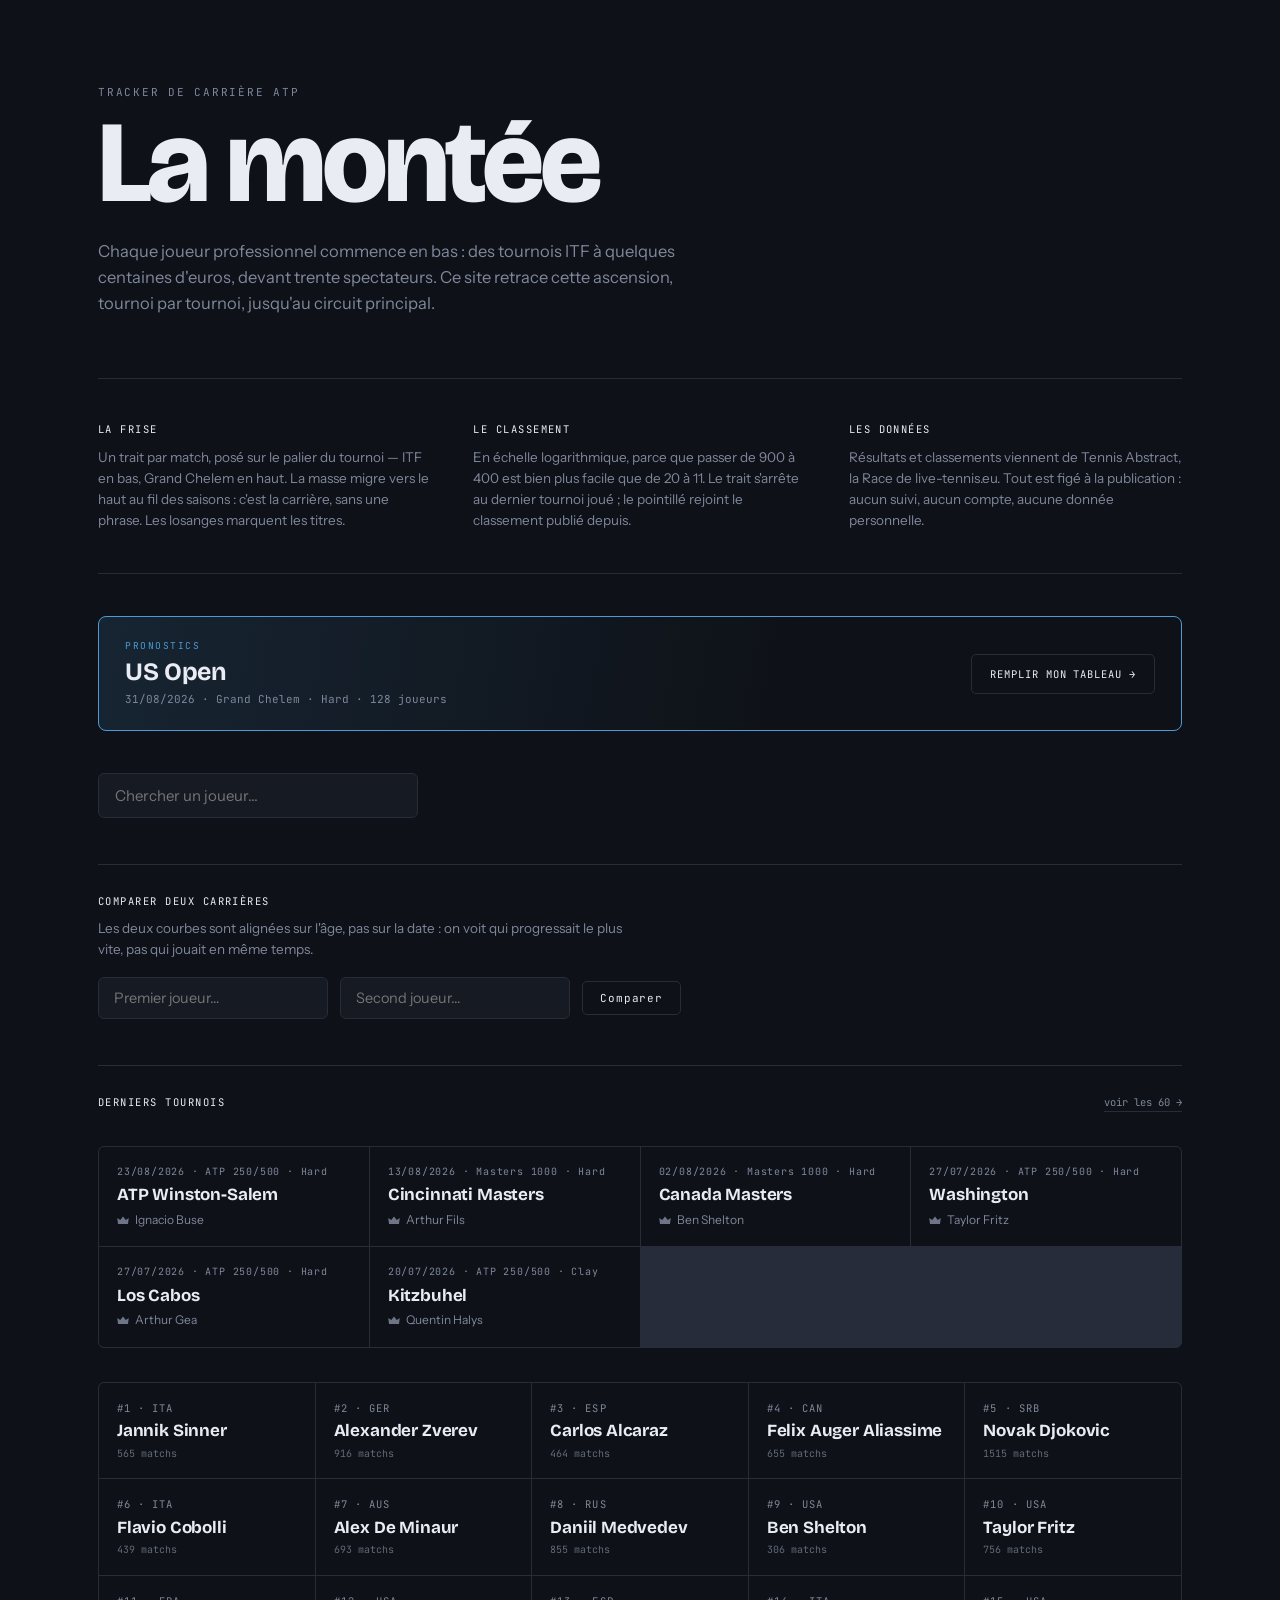
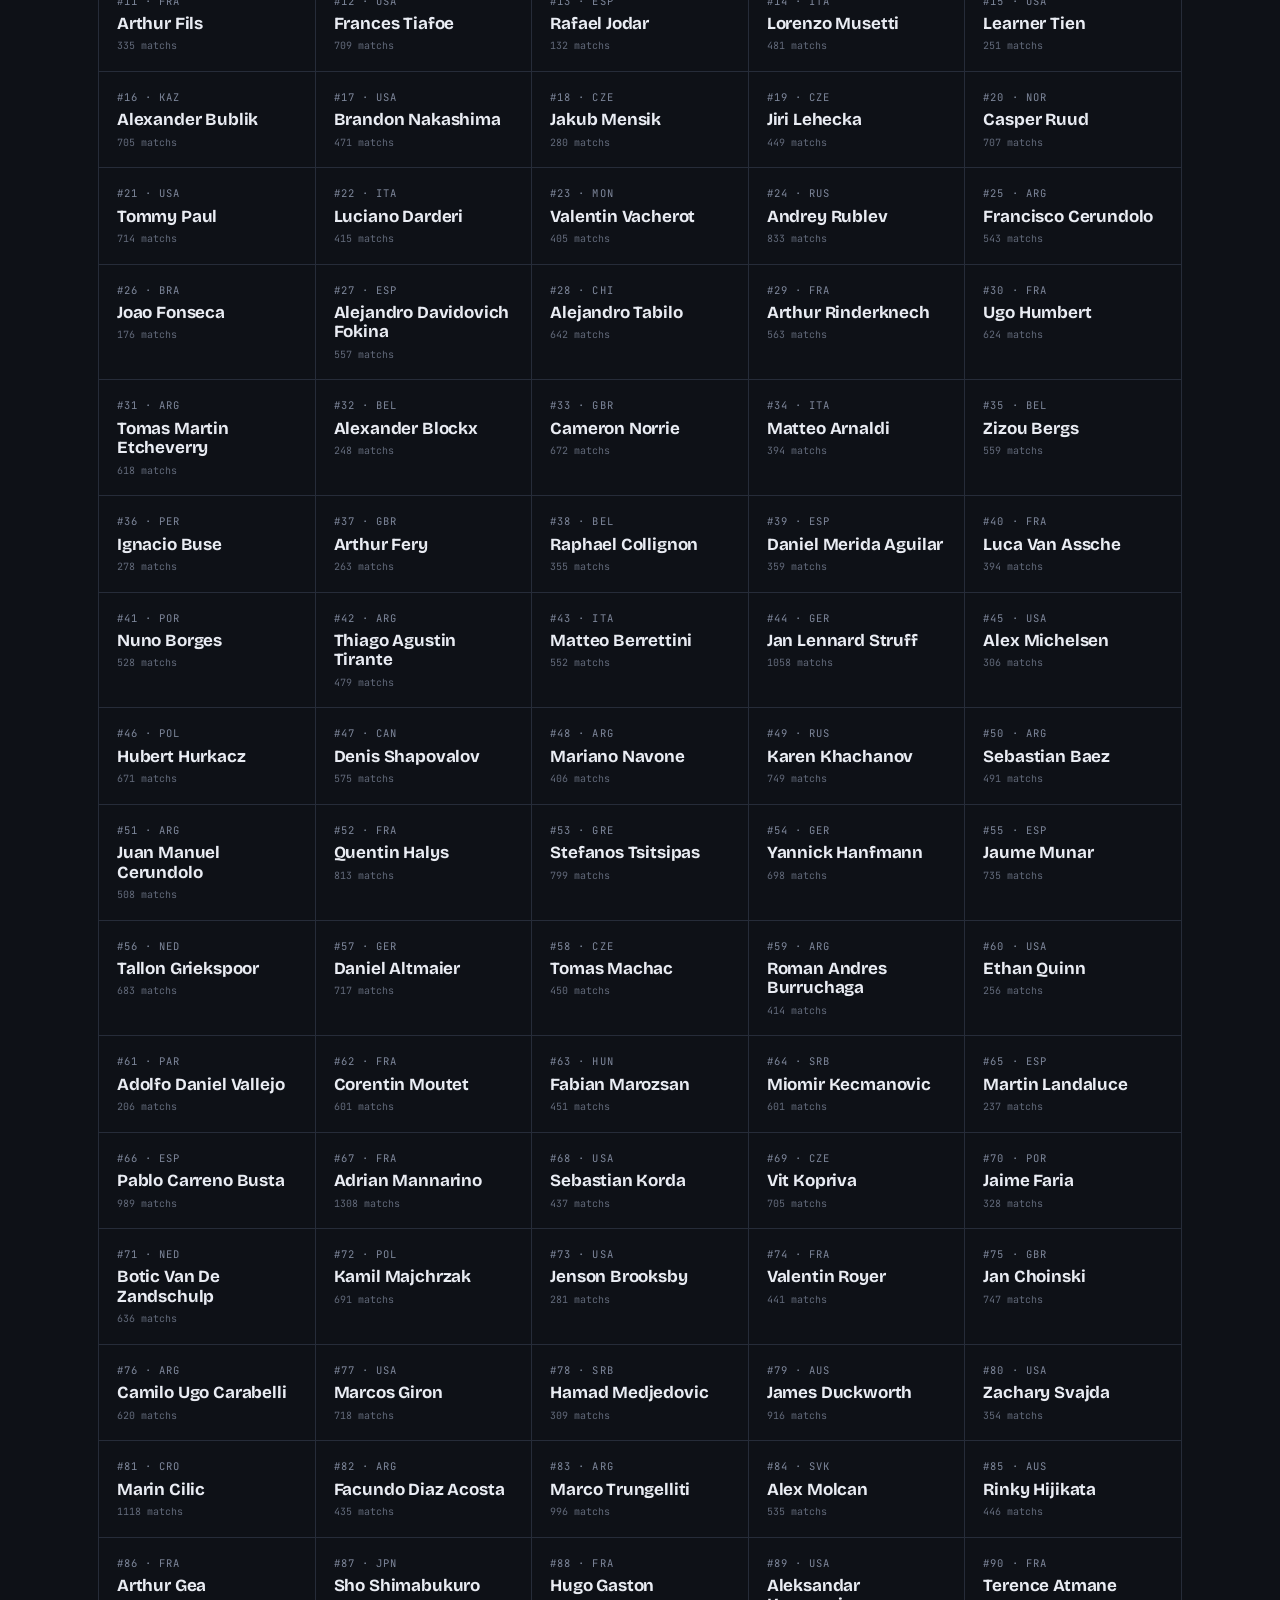
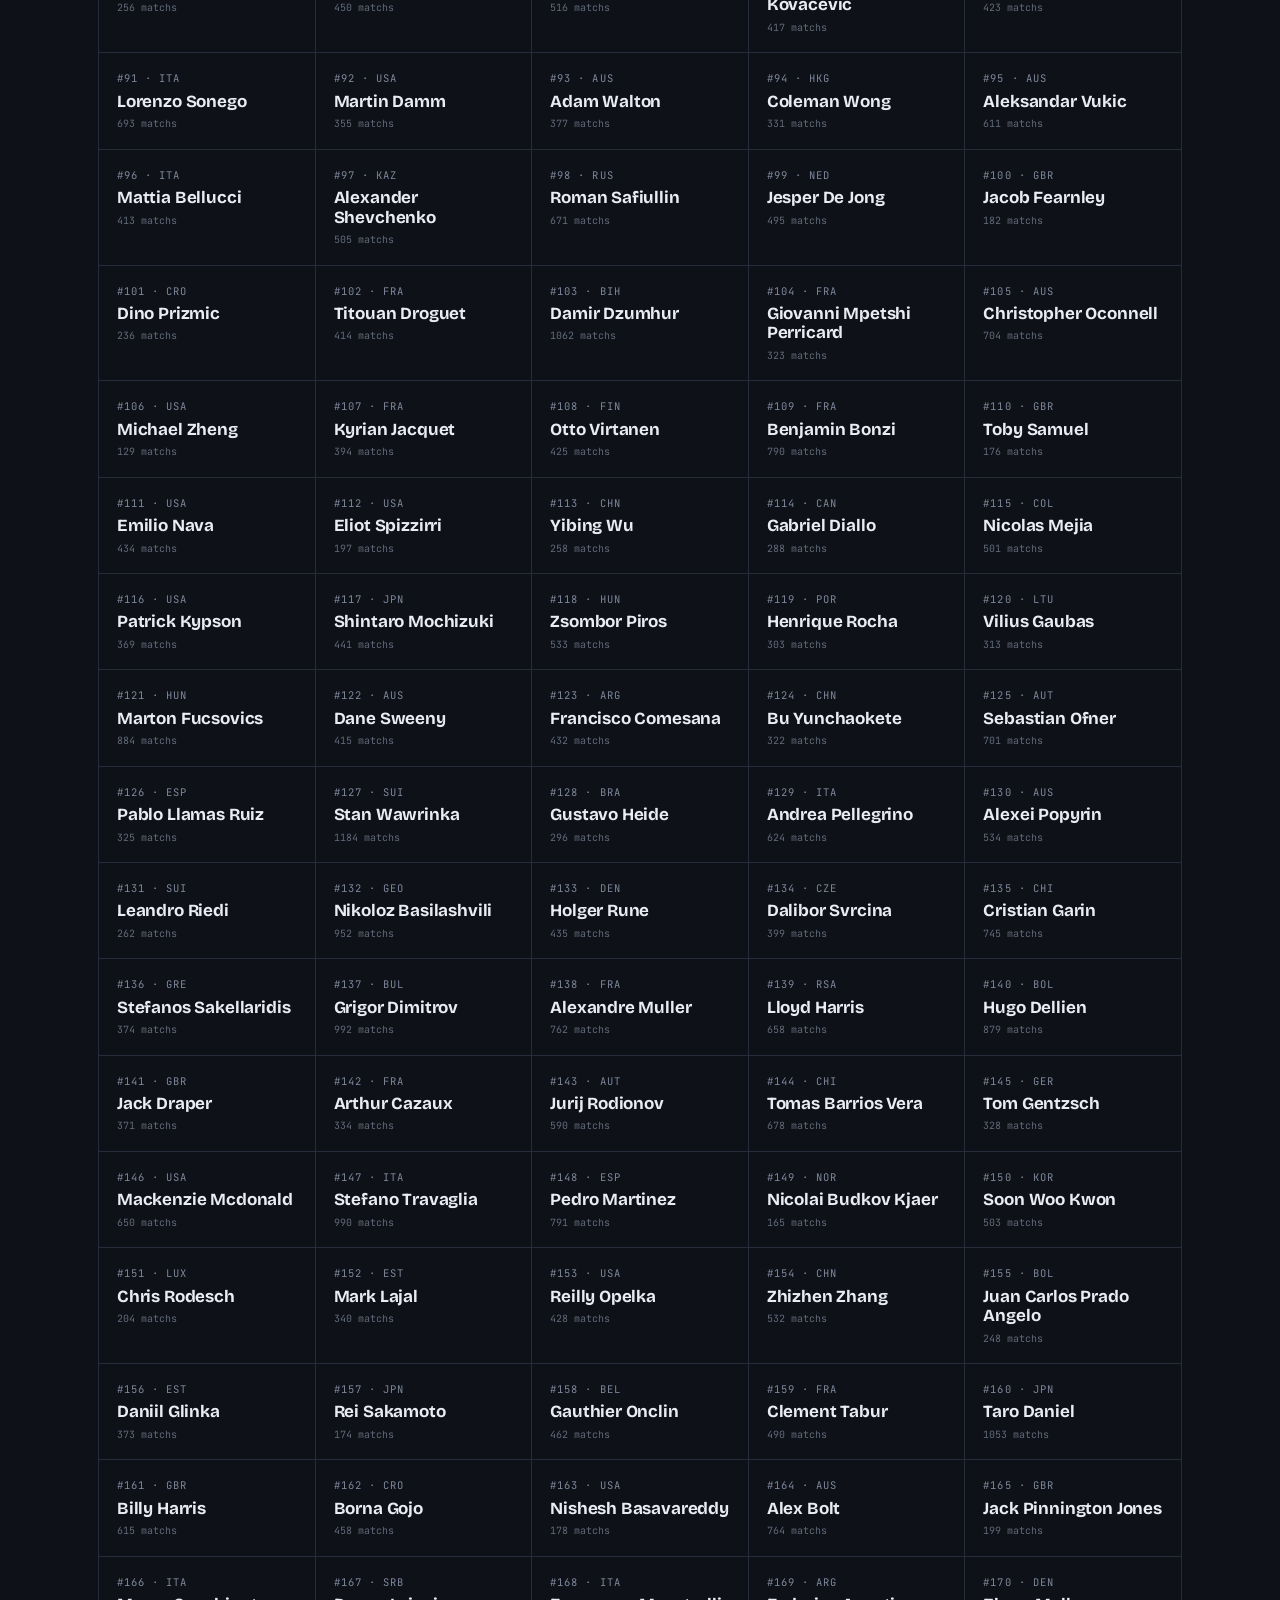
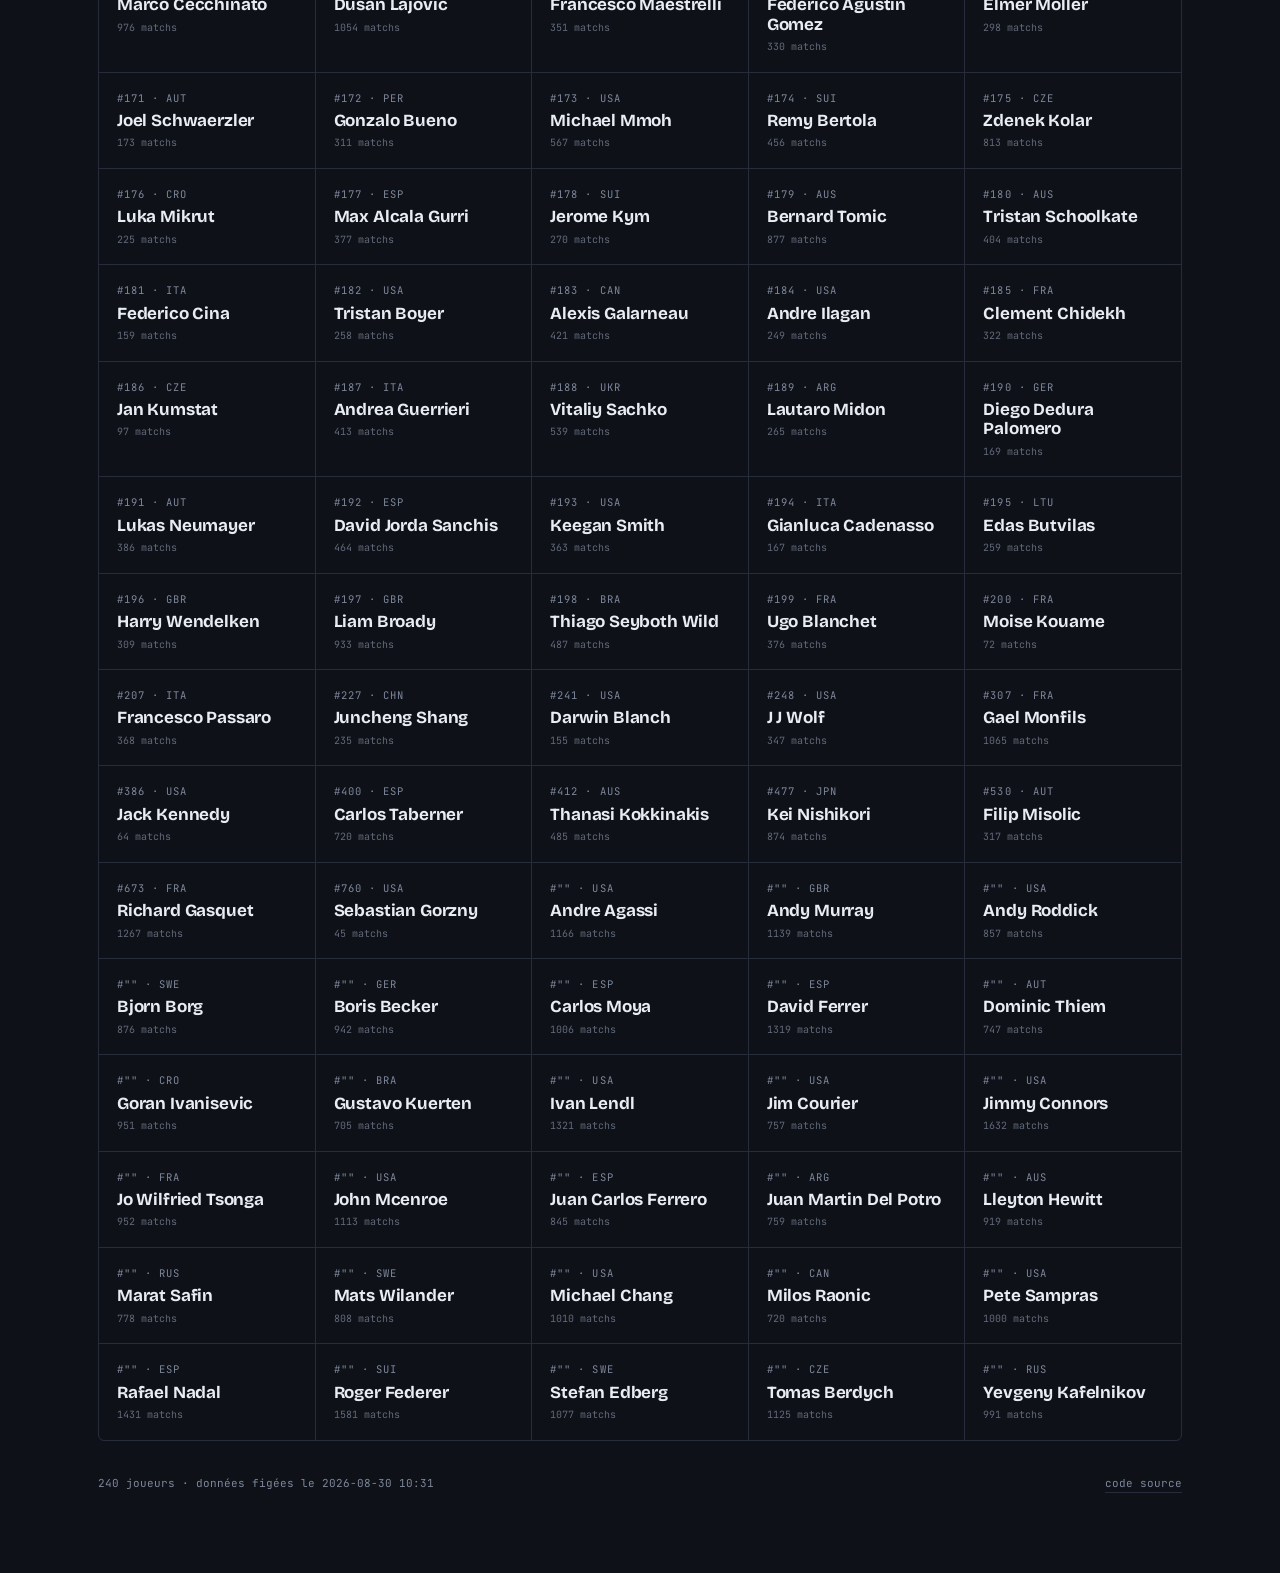
==== commit c5279ca7: "maj 2026-08-30 10:31" ====
--- a/site/index.html
+++ b/site/index.html
@@ -12,7 +12,7 @@
 <link rel="preconnect" href="https://fonts.googleapis.com">
 <link rel="preconnect" href="https://fonts.gstatic.com" crossorigin>
 <link href="https://fonts.googleapis.com/css2?family=Bricolage+Grotesque:opsz,wght@12..96,500;12..96,700;12..96,800&family=Instrument+Sans:wght@400;500;600&family=JetBrains+Mono:wght@400;600&display=swap" rel="stylesheet">
-<link rel="stylesheet" href="style.css?v=4e1485c1-0d5f2187">
+<link rel="stylesheet" href="style.css?v=4e1485c1-95a91535">
 </head>
 <body>
 
@@ -291,6 +291,6 @@
 
 </main>
 
-<script src="script.js?v=4e1485c1-0d5f2187"></script>
+<script src="script.js?v=4e1485c1-95a91535"></script>
 </body>
 </html>
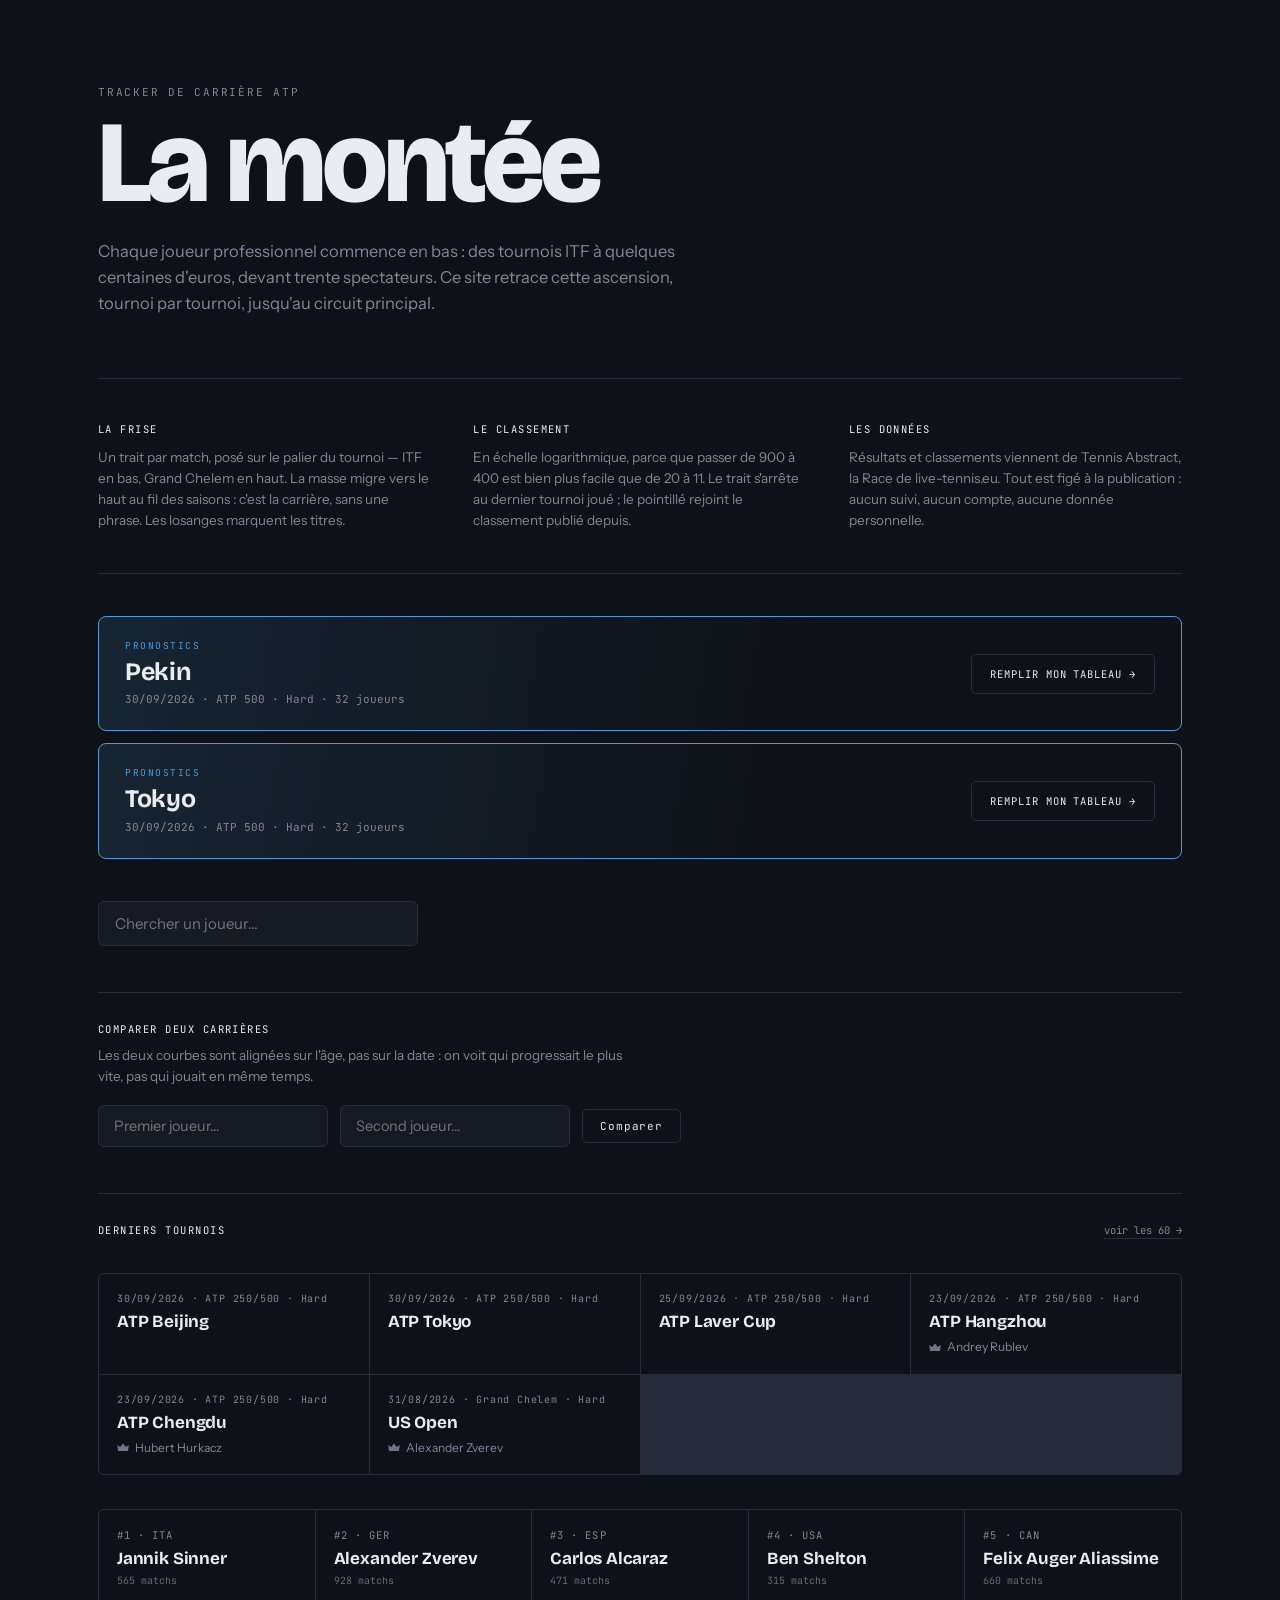
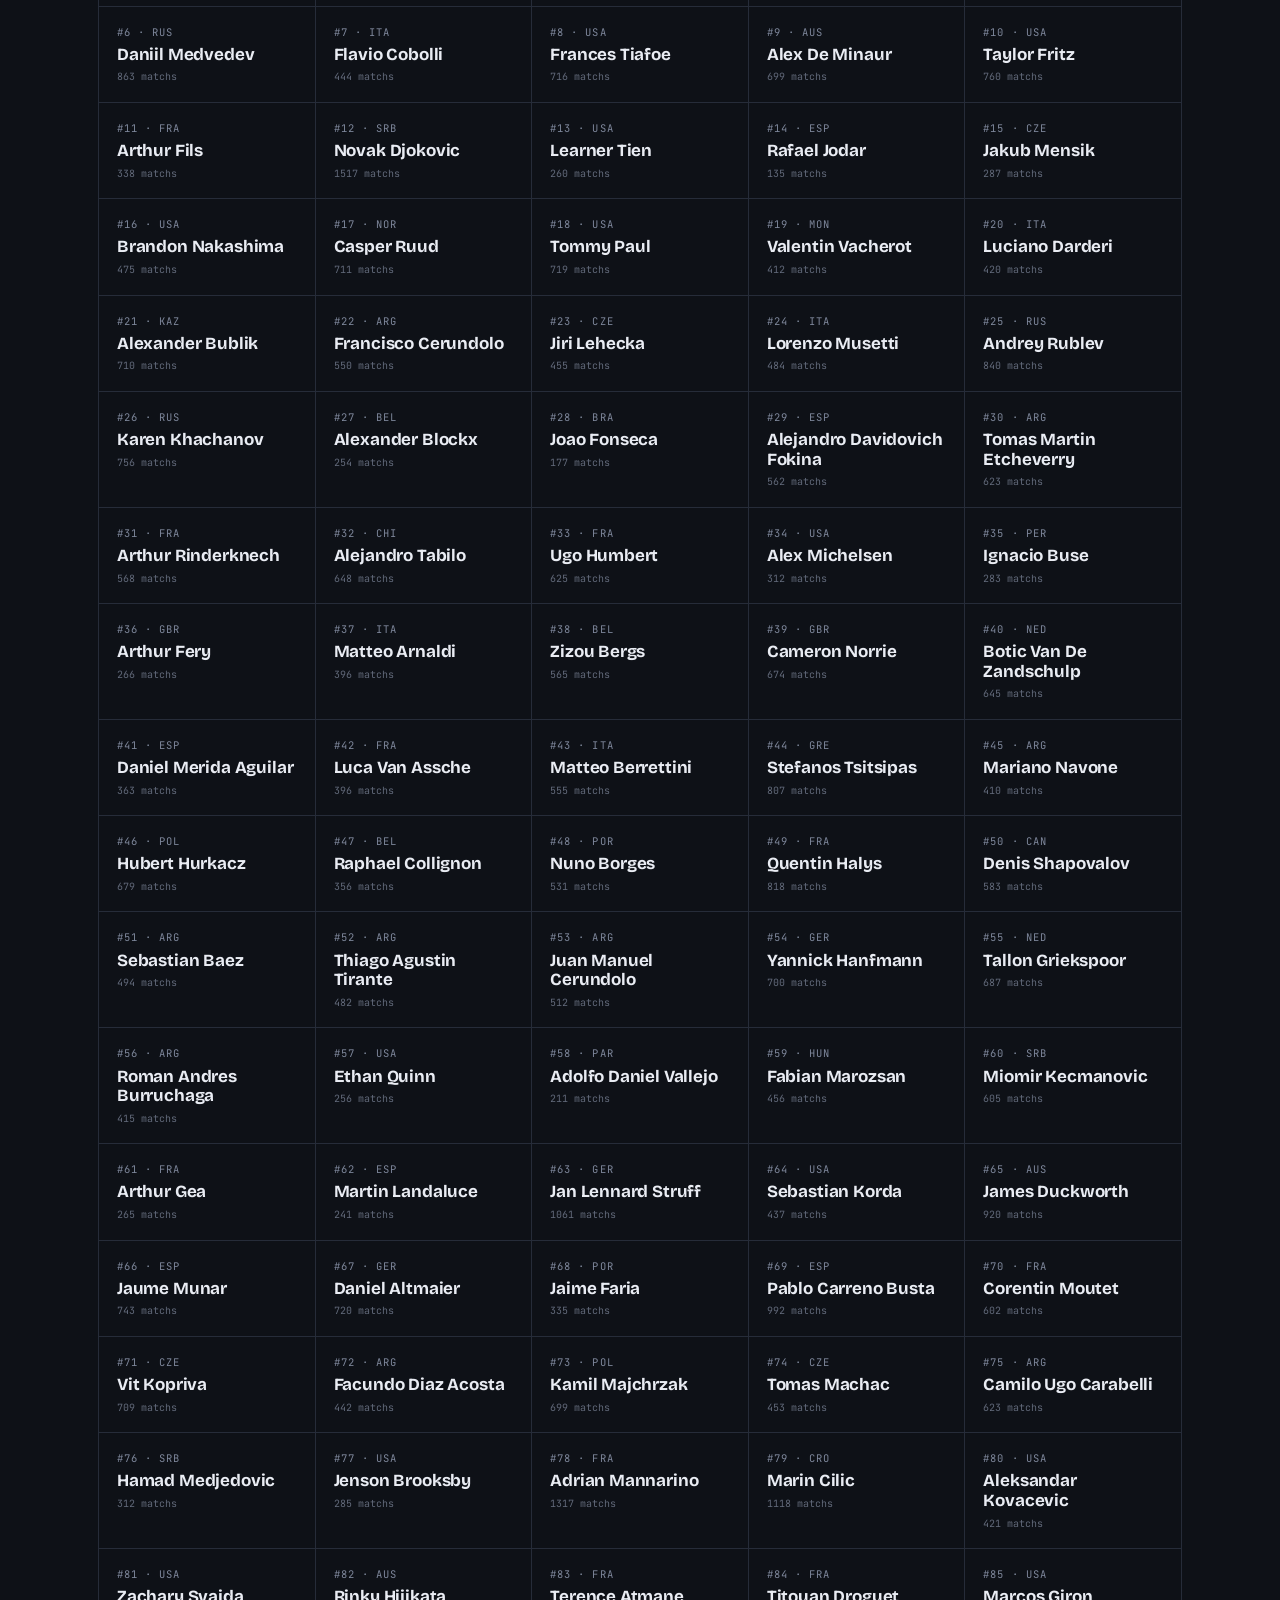
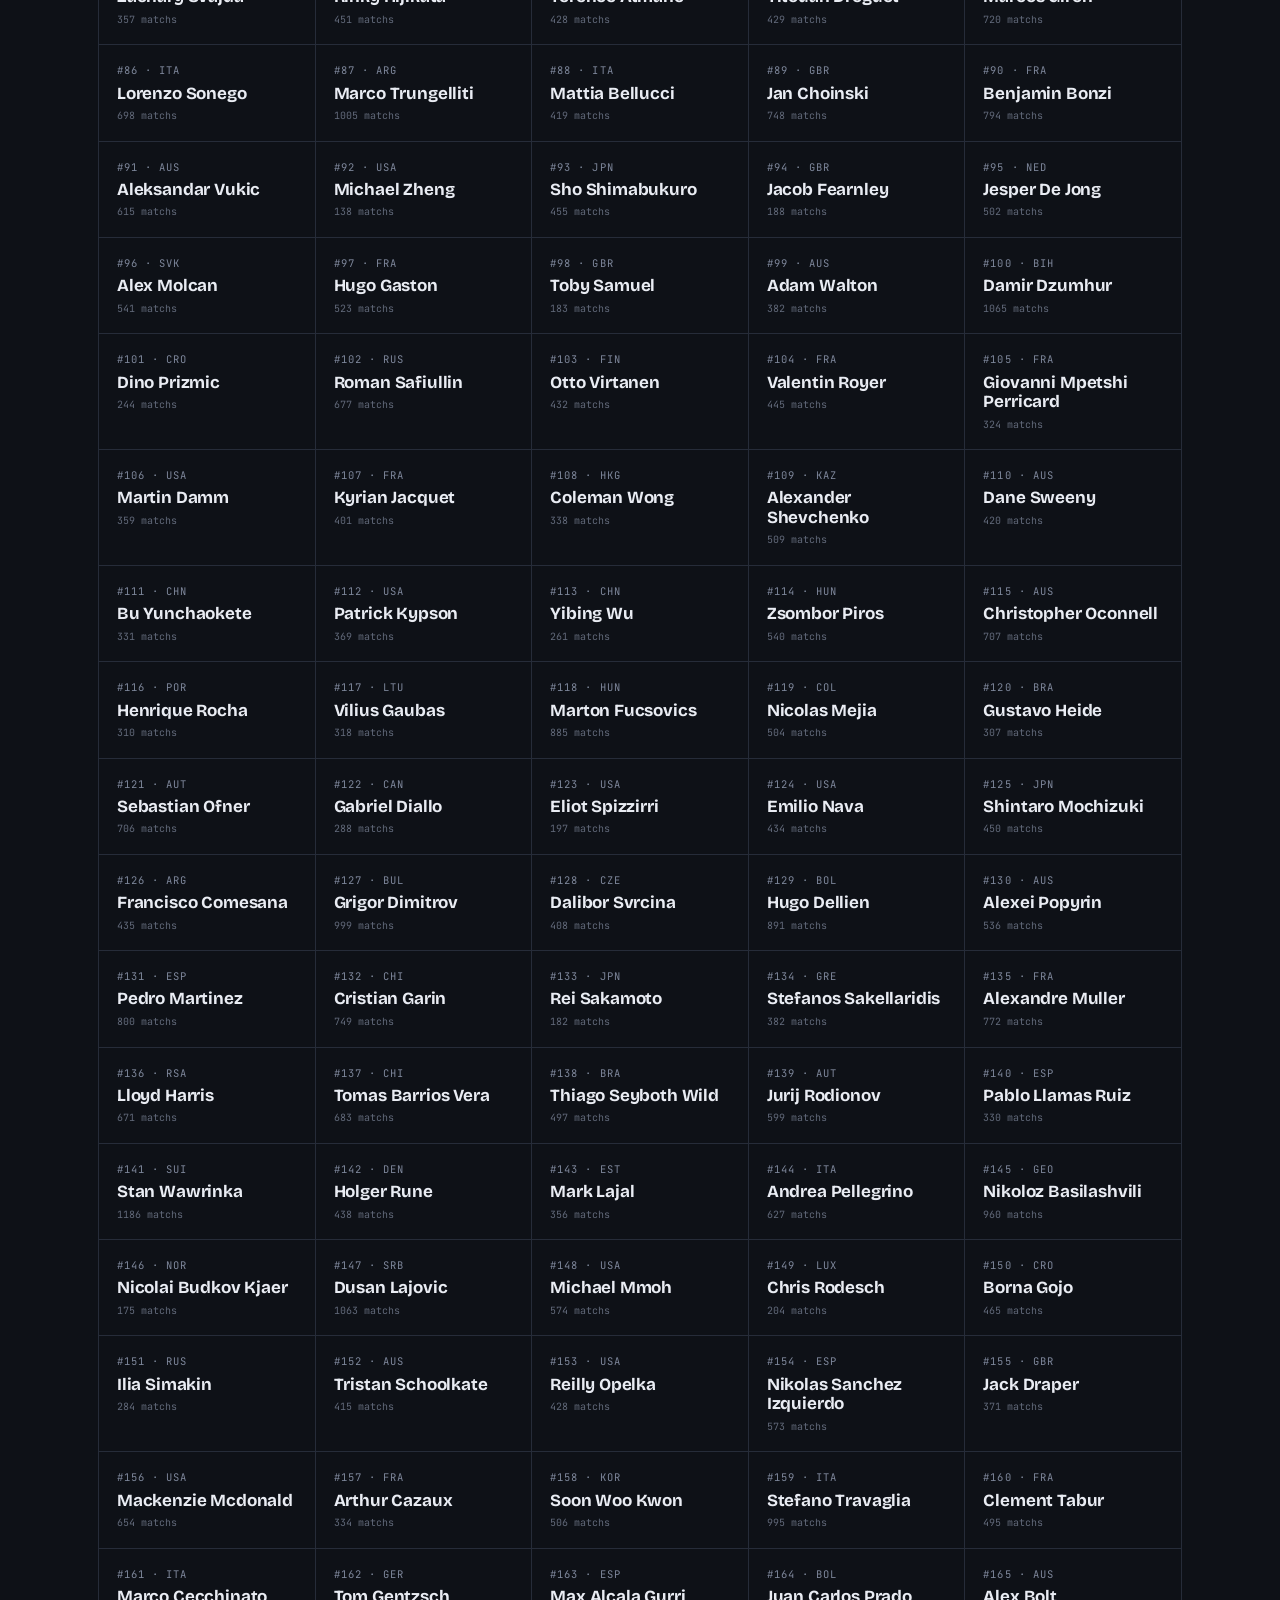
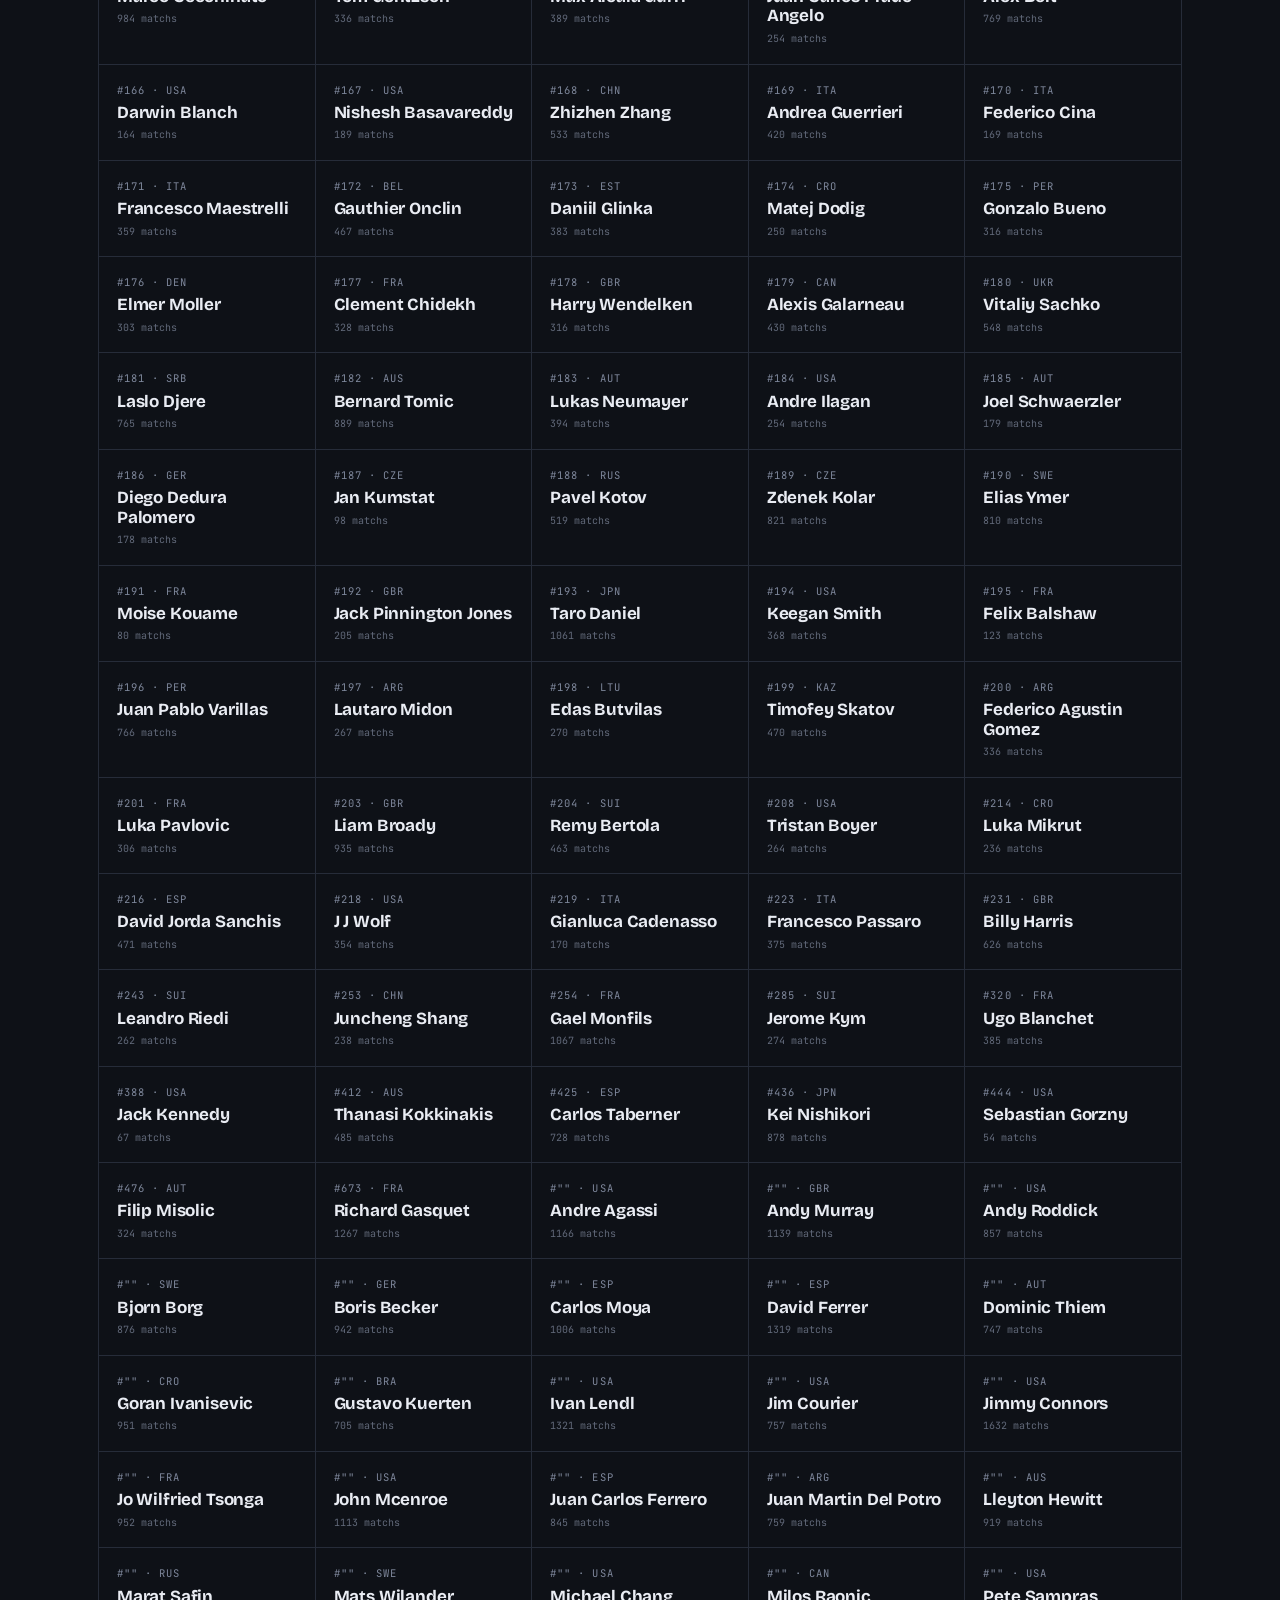
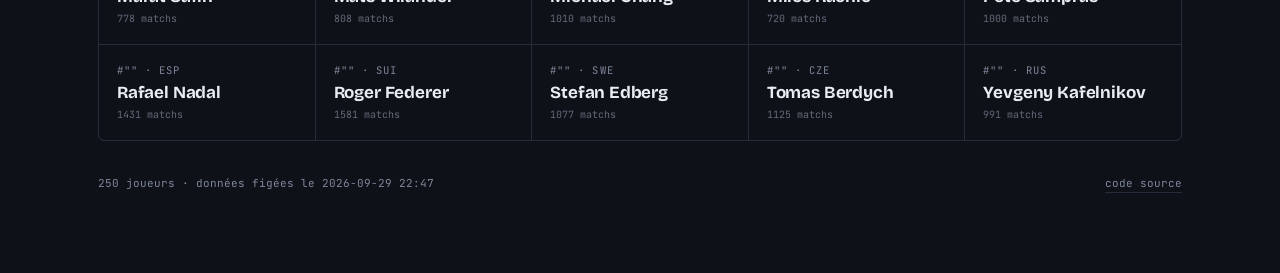
==== commit 7290fe3d: "maj 2026-09-29 22:47" ====
--- a/site/index.html
+++ b/site/index.html
@@ -12,7 +12,7 @@
 <link rel="preconnect" href="https://fonts.googleapis.com">
 <link rel="preconnect" href="https://fonts.gstatic.com" crossorigin>
 <link href="https://fonts.googleapis.com/css2?family=Bricolage+Grotesque:opsz,wght@12..96,500;12..96,700;12..96,800&family=Instrument+Sans:wght@400;500;600&family=JetBrains+Mono:wght@400;600&display=swap" rel="stylesheet">
-<link rel="stylesheet" href="style.css?v=4e1485c1-95a91535">
+<link rel="stylesheet" href="style.css?v=47831198-68a7208a">
 </head>
 <body>
 
@@ -51,14 +51,7 @@
     </div>
   </div>
 
-  <a class="acc-pronostic" id="acc-pronostic" href="?prochain" hidden>
-    <div class="ap-texte">
-      <span class="ap-etiquette">Pronostics</span>
-      <span class="ap-titre" id="ap-titre">—</span>
-      <span class="ap-detail" id="ap-detail">—</span>
-    </div>
-    <span class="ap-bouton">Remplir mon tableau →</span>
-  </a>
+  <div class="acc-pronostics" id="acc-pronostics" hidden></div>
 
   <div class="acc-recherche">
     <input id="acc-champ" type="search" list="joueurs-connus"
@@ -101,6 +94,7 @@
     <p class="eyebrow"><a href="?" class="retour">← tous les joueurs</a></p>
     <h1 id="prc-titre">Prochain tournoi</h1>
     <p class="trn-intro" id="prc-intro"></p>
+    <div class="prc-choix" id="prc-choix"></div>
   </header>
 
   <div class="prc-commandes">
@@ -291,6 +285,6 @@
 
 </main>
 
-<script src="script.js?v=4e1485c1-95a91535"></script>
+<script src="script.js?v=47831198-68a7208a"></script>
 </body>
 </html>
--- a/site/style.css
+++ b/site/style.css
@@ -1035,4 +1035,27 @@
 .tb-colonne:last-child .pr-match:has(.pr-choisi) {
   border-color: var(--dur);
   box-shadow: 0 0 0 1px rgba(76, 155, 214, .35);
-}+}
+
+/* ------------------------------------------- plusieurs tournois ouverts */
+
+.acc-pronostics { display: flex; flex-direction: column; gap: 12px; margin: 42px 0 0; }
+.acc-pronostics .acc-pronostic { margin: 0; }
+
+.prc-choix { display: flex; gap: 8px; flex-wrap: wrap; margin-top: 20px; }
+
+.prc-tab {
+  font-family: var(--mono);
+  font-size: 10px;
+  letter-spacing: .1em;
+  text-transform: uppercase;
+  padding: 9px 15px;
+  border: 1px solid var(--trait);
+  border-radius: 5px;
+  color: var(--sourdine);
+  text-decoration: none;
+  transition: border-color .14s, color .14s;
+}
+
+.prc-tab:hover { color: var(--texte); }
+.prc-tab.actif { border-color: var(--dur); color: var(--texte); background: var(--panneau); }
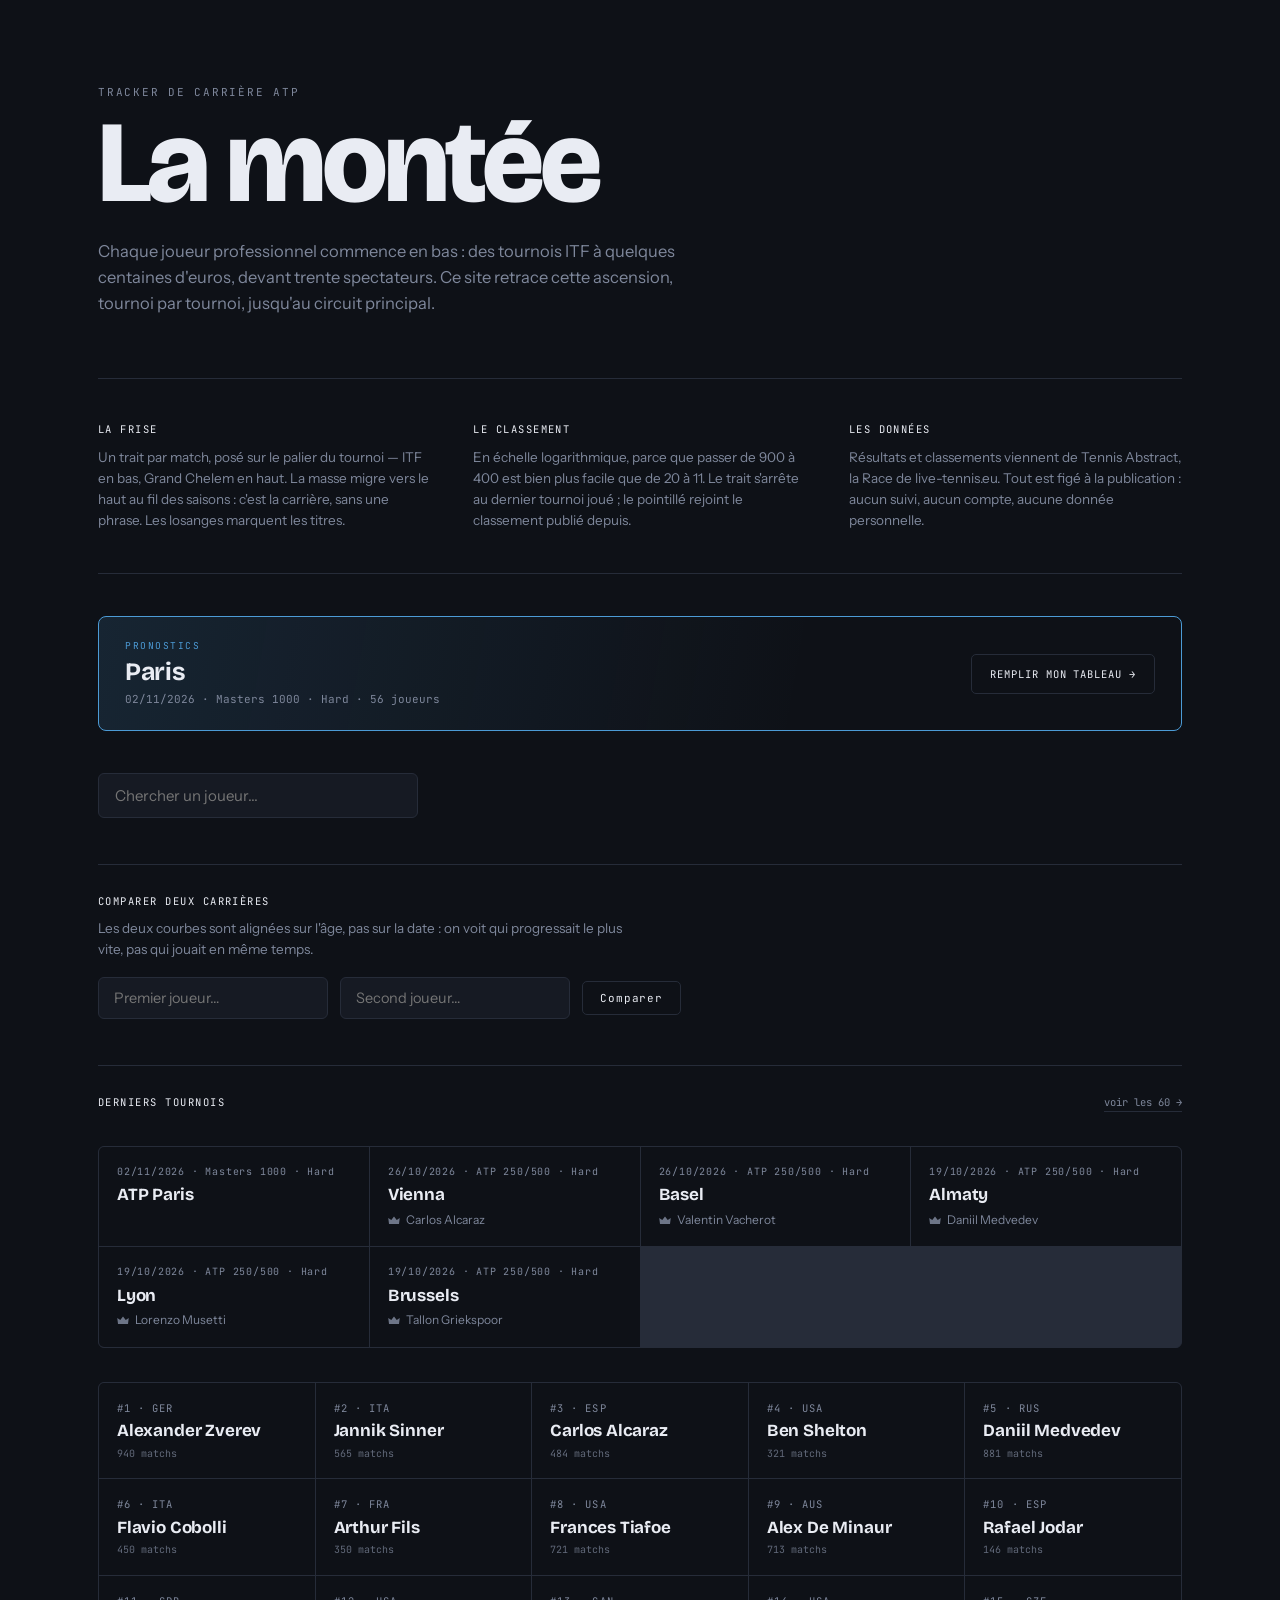
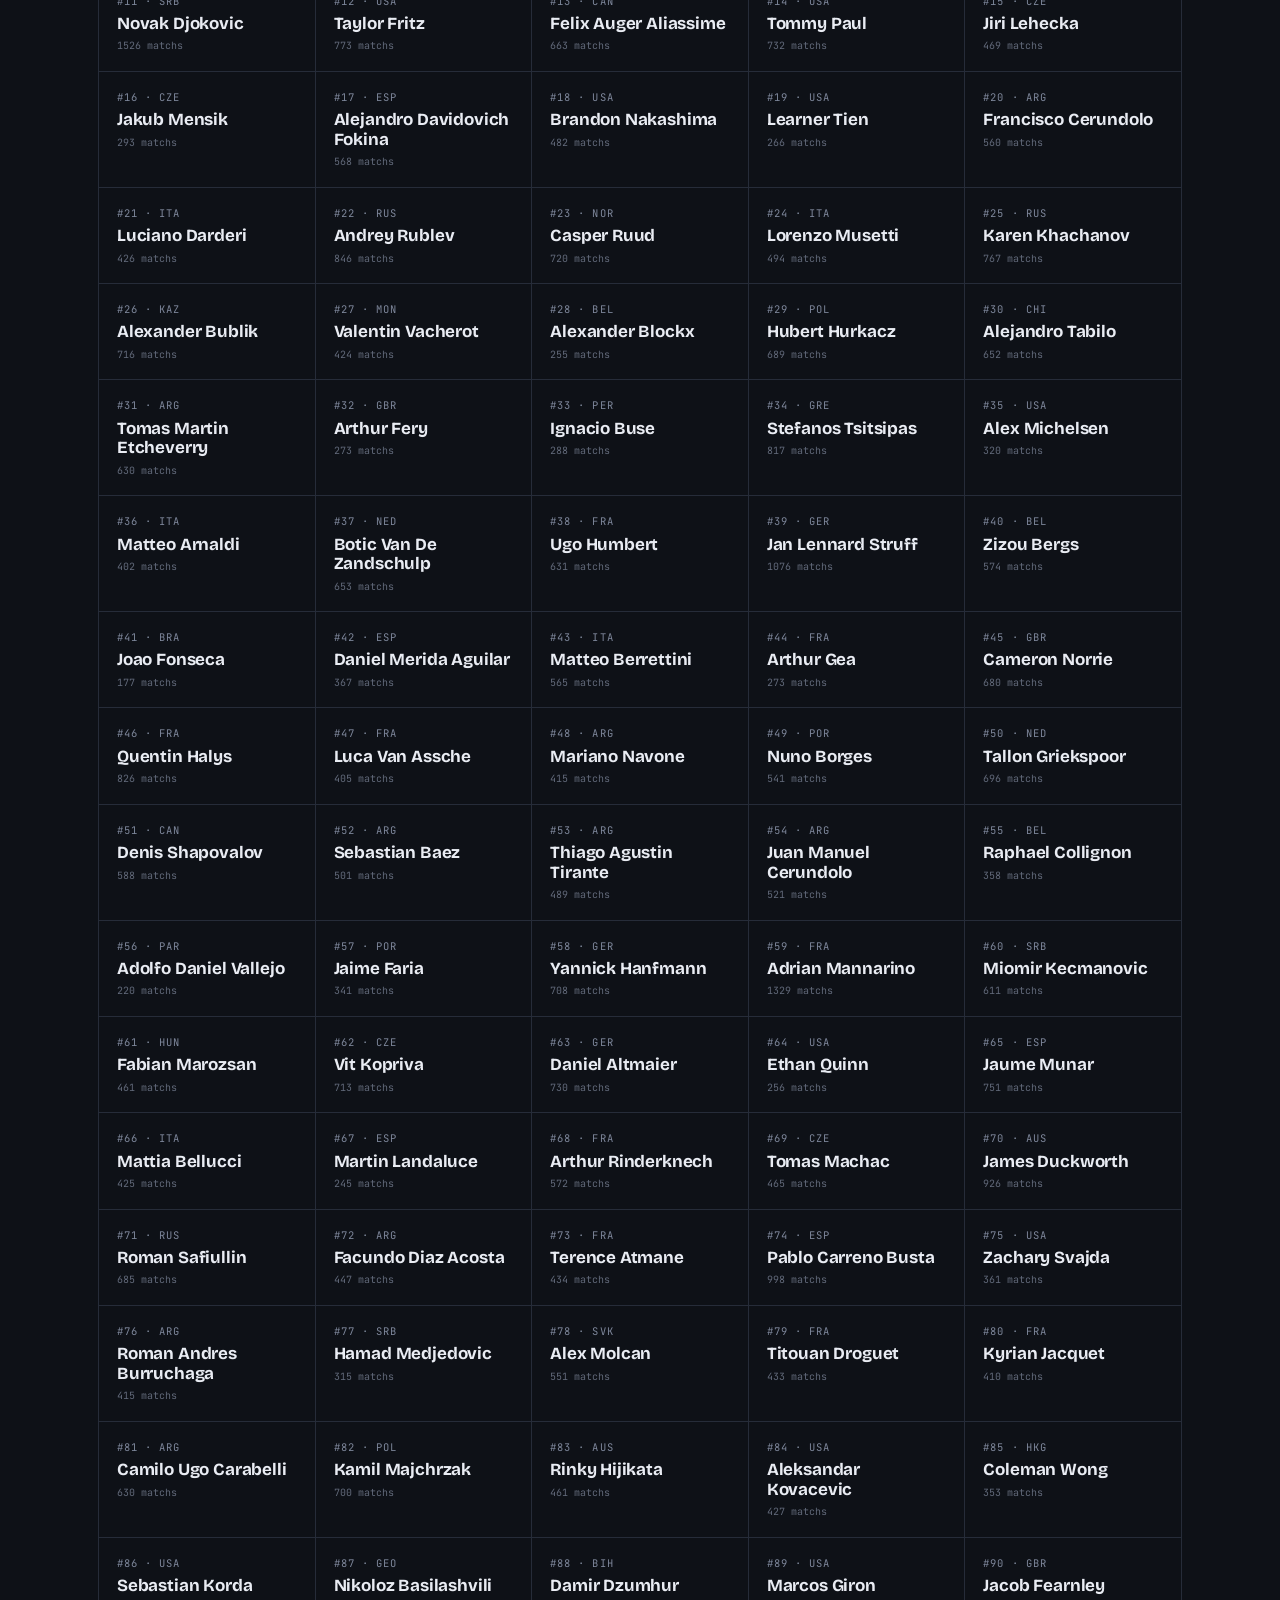
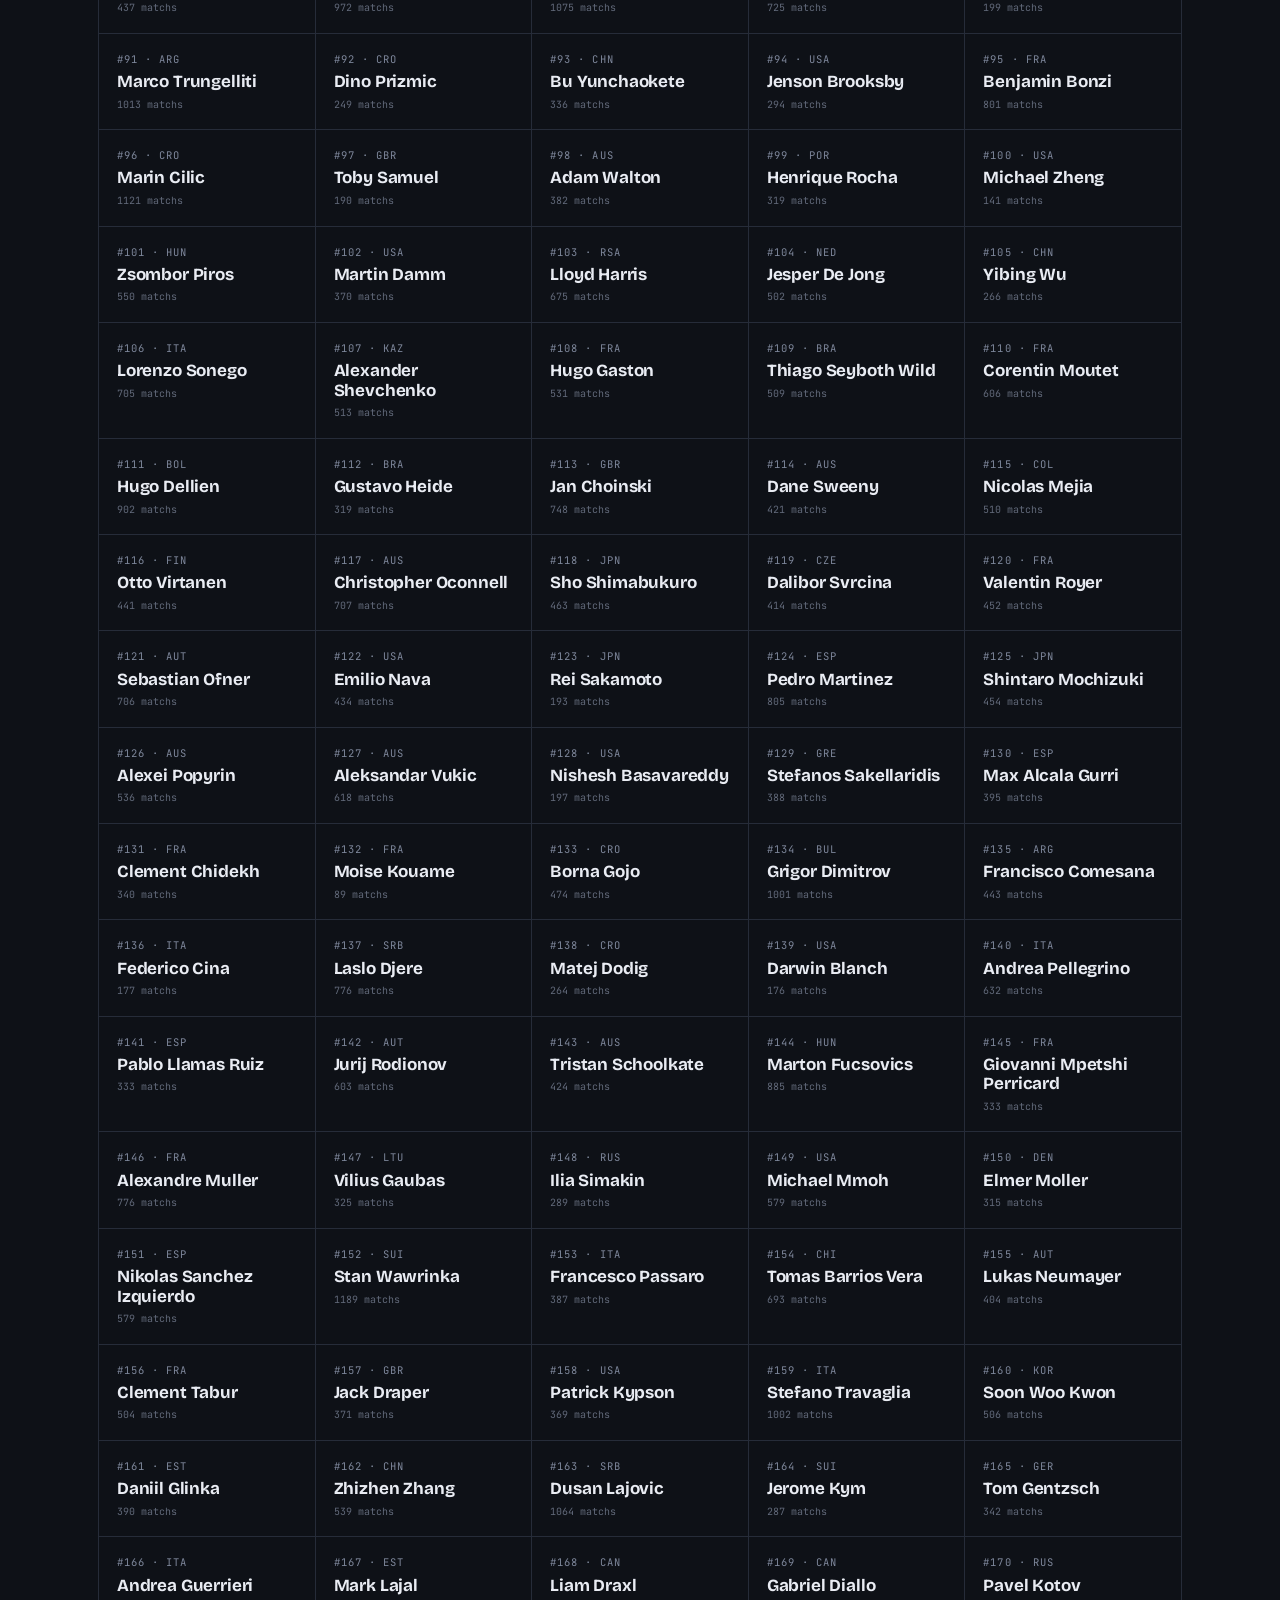
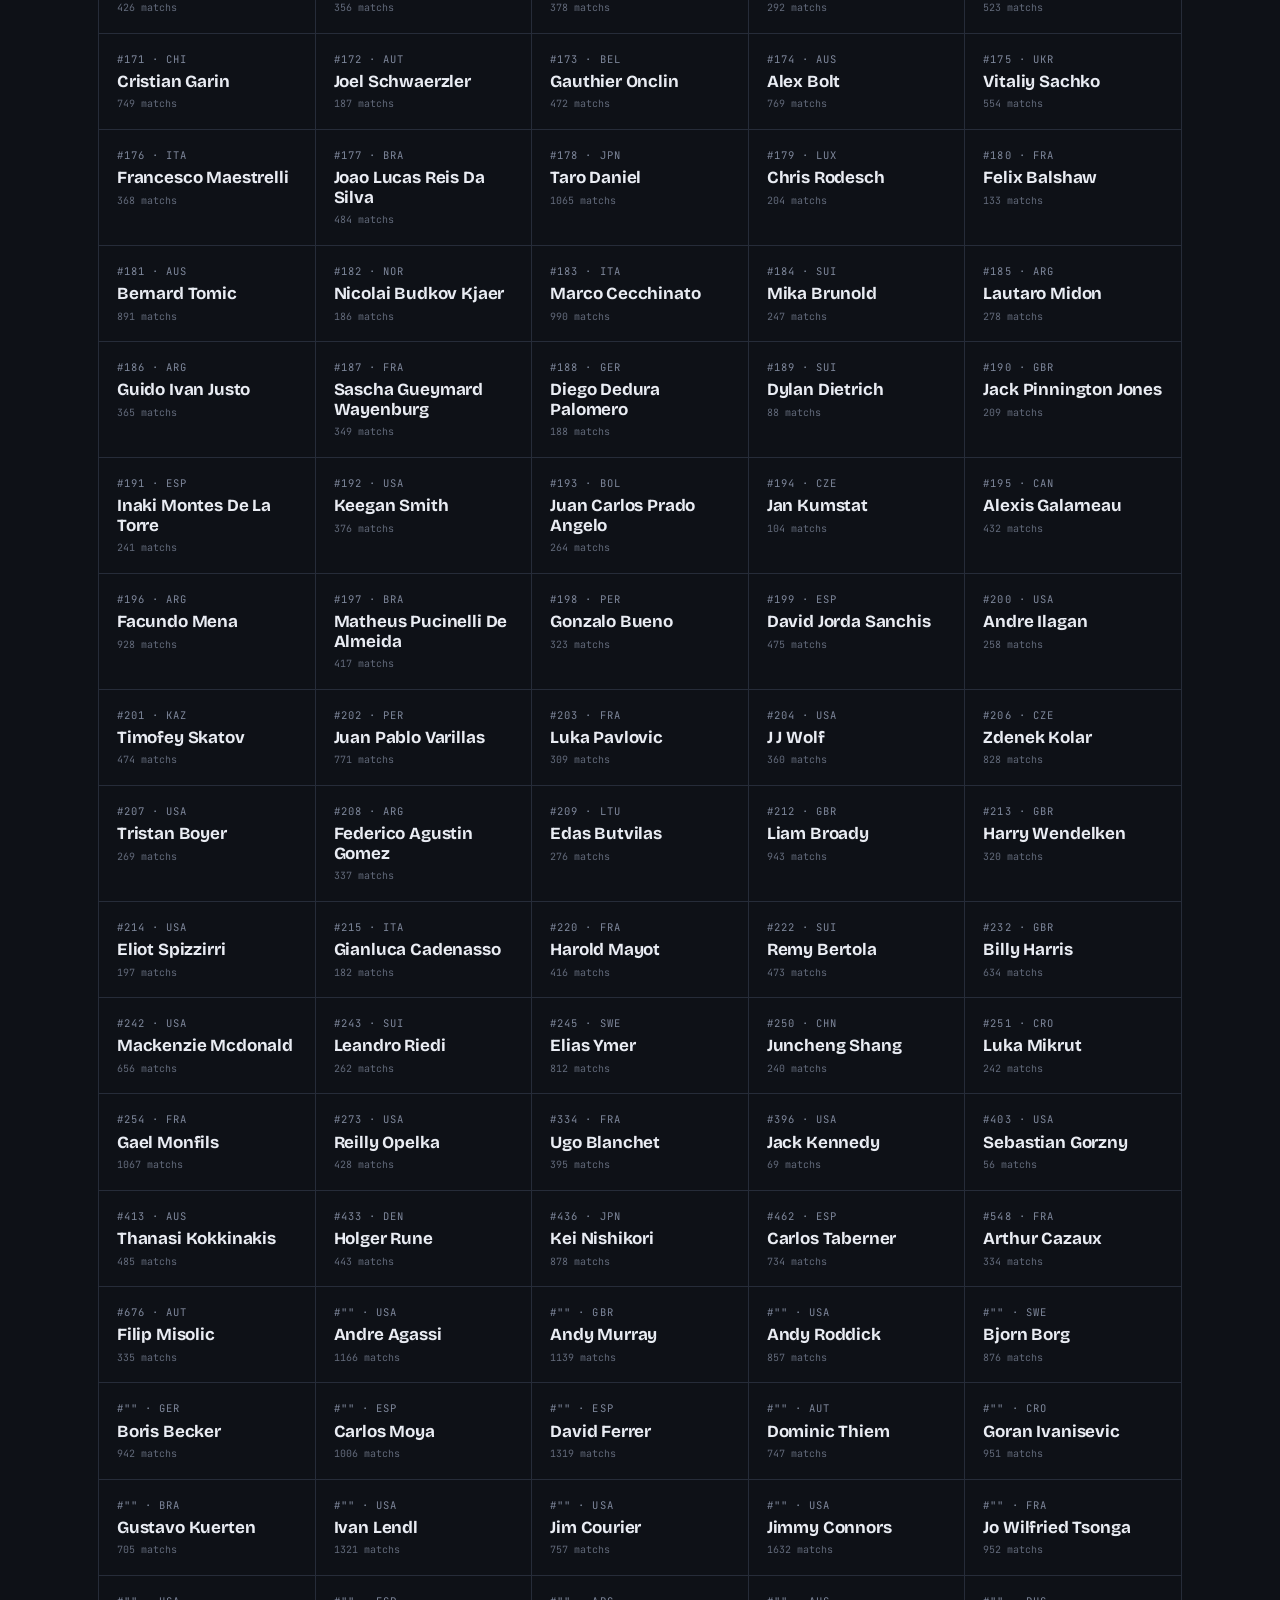
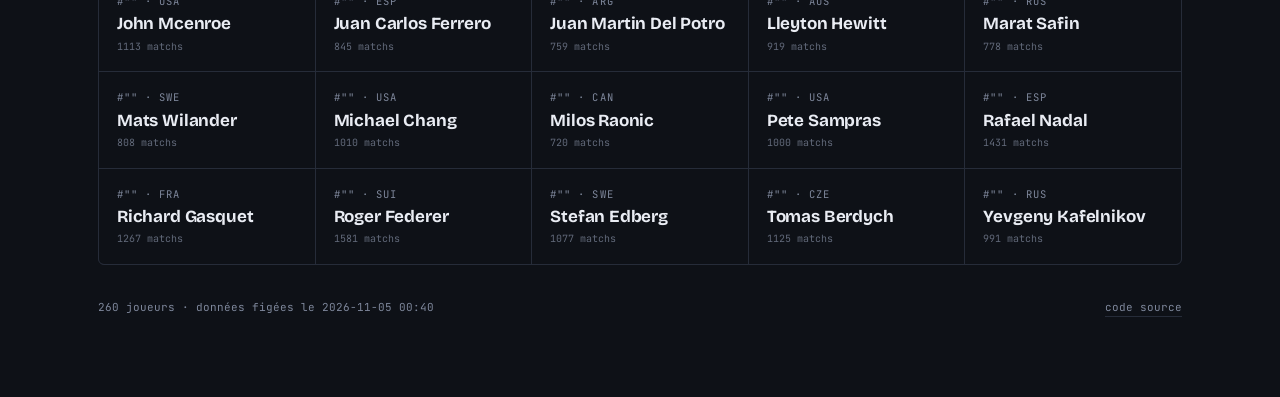
==== commit 832e3638: "maj 2026-11-05 00:40" ====
--- a/site/index.html
+++ b/site/index.html
@@ -12,7 +12,7 @@
 <link rel="preconnect" href="https://fonts.googleapis.com">
 <link rel="preconnect" href="https://fonts.gstatic.com" crossorigin>
 <link href="https://fonts.googleapis.com/css2?family=Bricolage+Grotesque:opsz,wght@12..96,500;12..96,700;12..96,800&family=Instrument+Sans:wght@400;500;600&family=JetBrains+Mono:wght@400;600&display=swap" rel="stylesheet">
-<link rel="stylesheet" href="style.css?v=47831198-68a7208a">
+<link rel="stylesheet" href="style.css?v=08e0275c-7e373788">
 </head>
 <body>
 
@@ -285,6 +285,6 @@
 
 </main>
 
-<script src="script.js?v=47831198-68a7208a"></script>
+<script src="script.js?v=08e0275c-7e373788"></script>
 </body>
 </html>
--- a/site/style.css
+++ b/site/style.css
@@ -1059,3 +1059,26 @@
 
 .prc-tab:hover { color: var(--texte); }
 .prc-tab.actif { border-color: var(--dur); color: var(--texte); background: var(--panneau); }
+
+/* ------------------------------------------ pronostics : lisibilite */
+
+/* Colonnes plus larges : « Alejandro Davidovich Fokina » et sa tete de
+   serie doivent tenir sans etre coupes. Le tableau defile deja en
+   largeur, quelques colonnes de plus ne genent pas. */
+#prc-arbre { gap: 28px; }
+#prc-arbre .tb-colonne { min-width: 235px; }
+
+/* Chaque affiche se detache du fond : bordure plus nette et ombre
+   legere, pour qu'on voie d'un coup d'oeil quels deux joueurs vont
+   ensemble. */
+#prc-arbre .pr-match {
+  border-color: rgba(255, 255, 255, .14);
+  box-shadow: 0 1px 3px rgba(0, 0, 0, .35);
+}
+#prc-arbre .pr-ligne { padding: 8px 12px; font-size: 13px; }
+#prc-arbre .pr-ligne + .pr-ligne { border-top-color: rgba(255, 255, 255, .08); }
+
+@media (max-width: 780px) {
+  #prc-arbre { gap: 16px; }
+  #prc-arbre .tb-colonne { min-width: 200px; }
+}
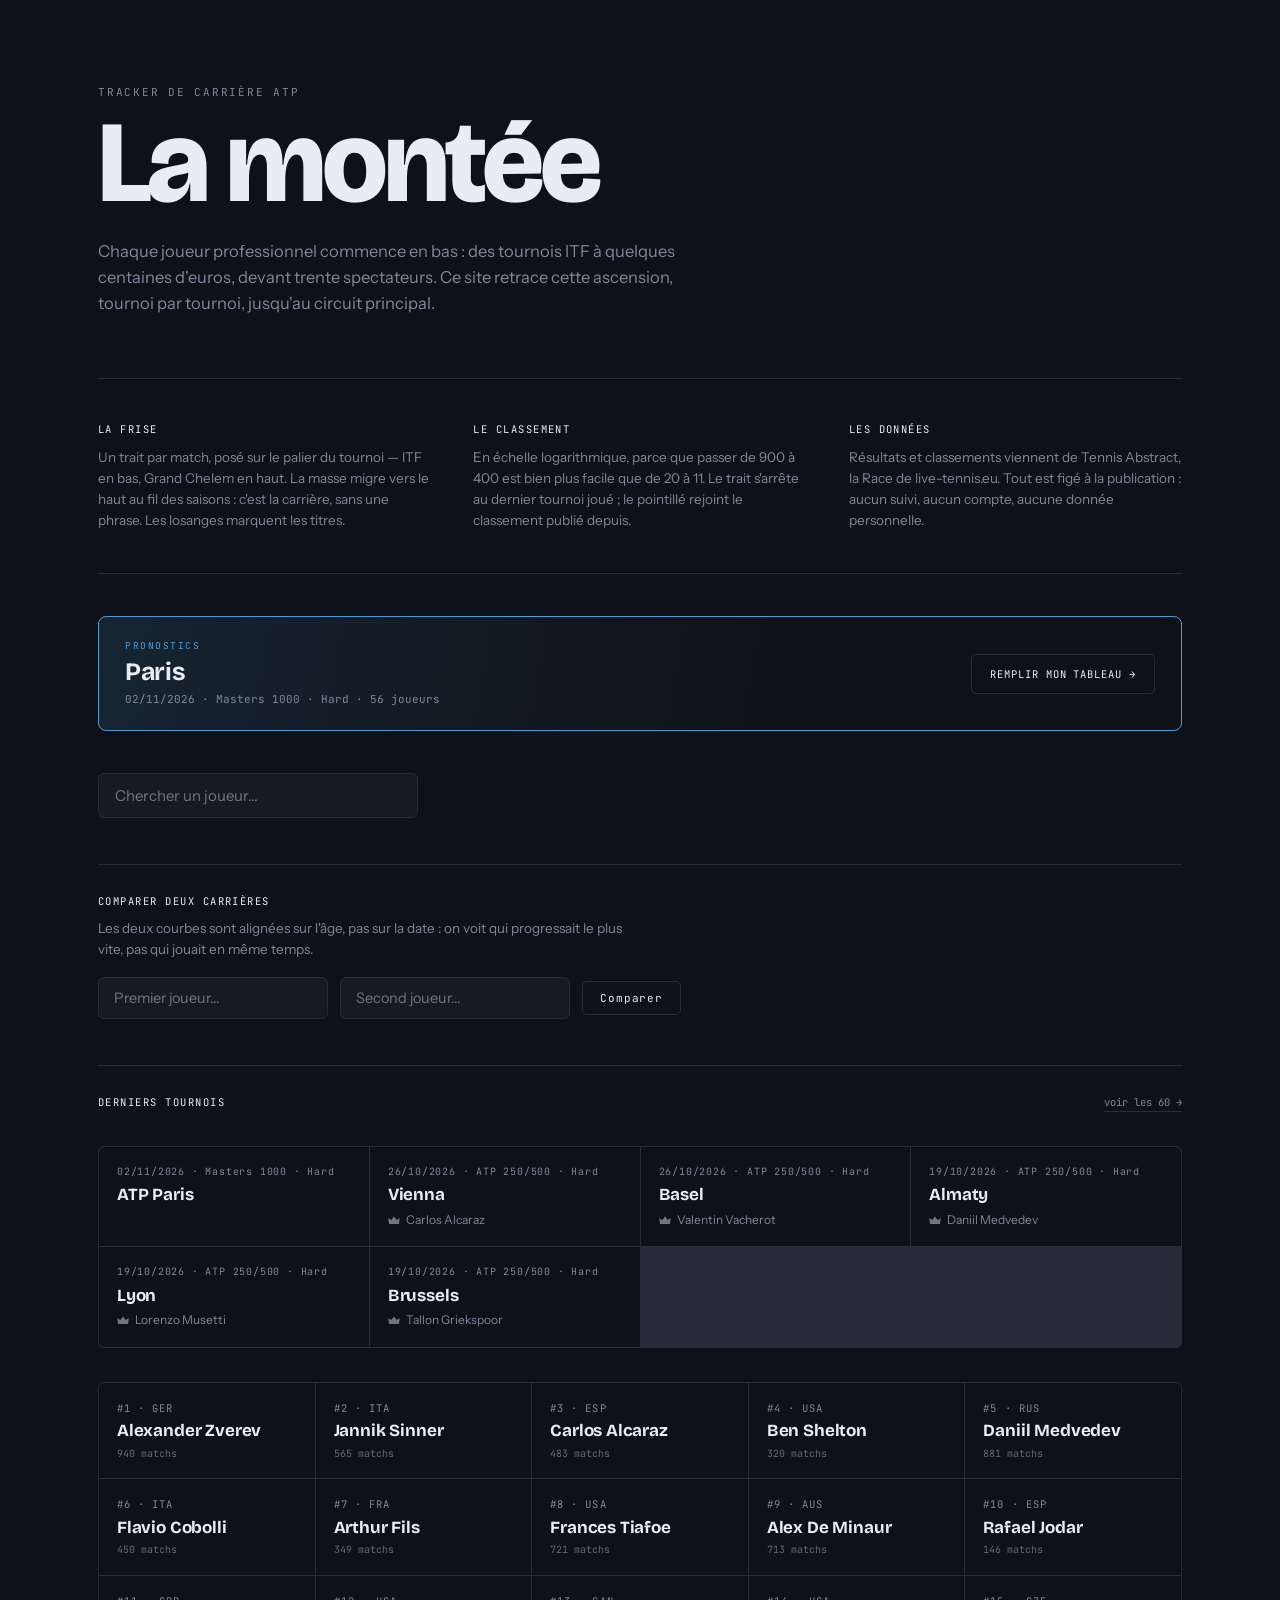
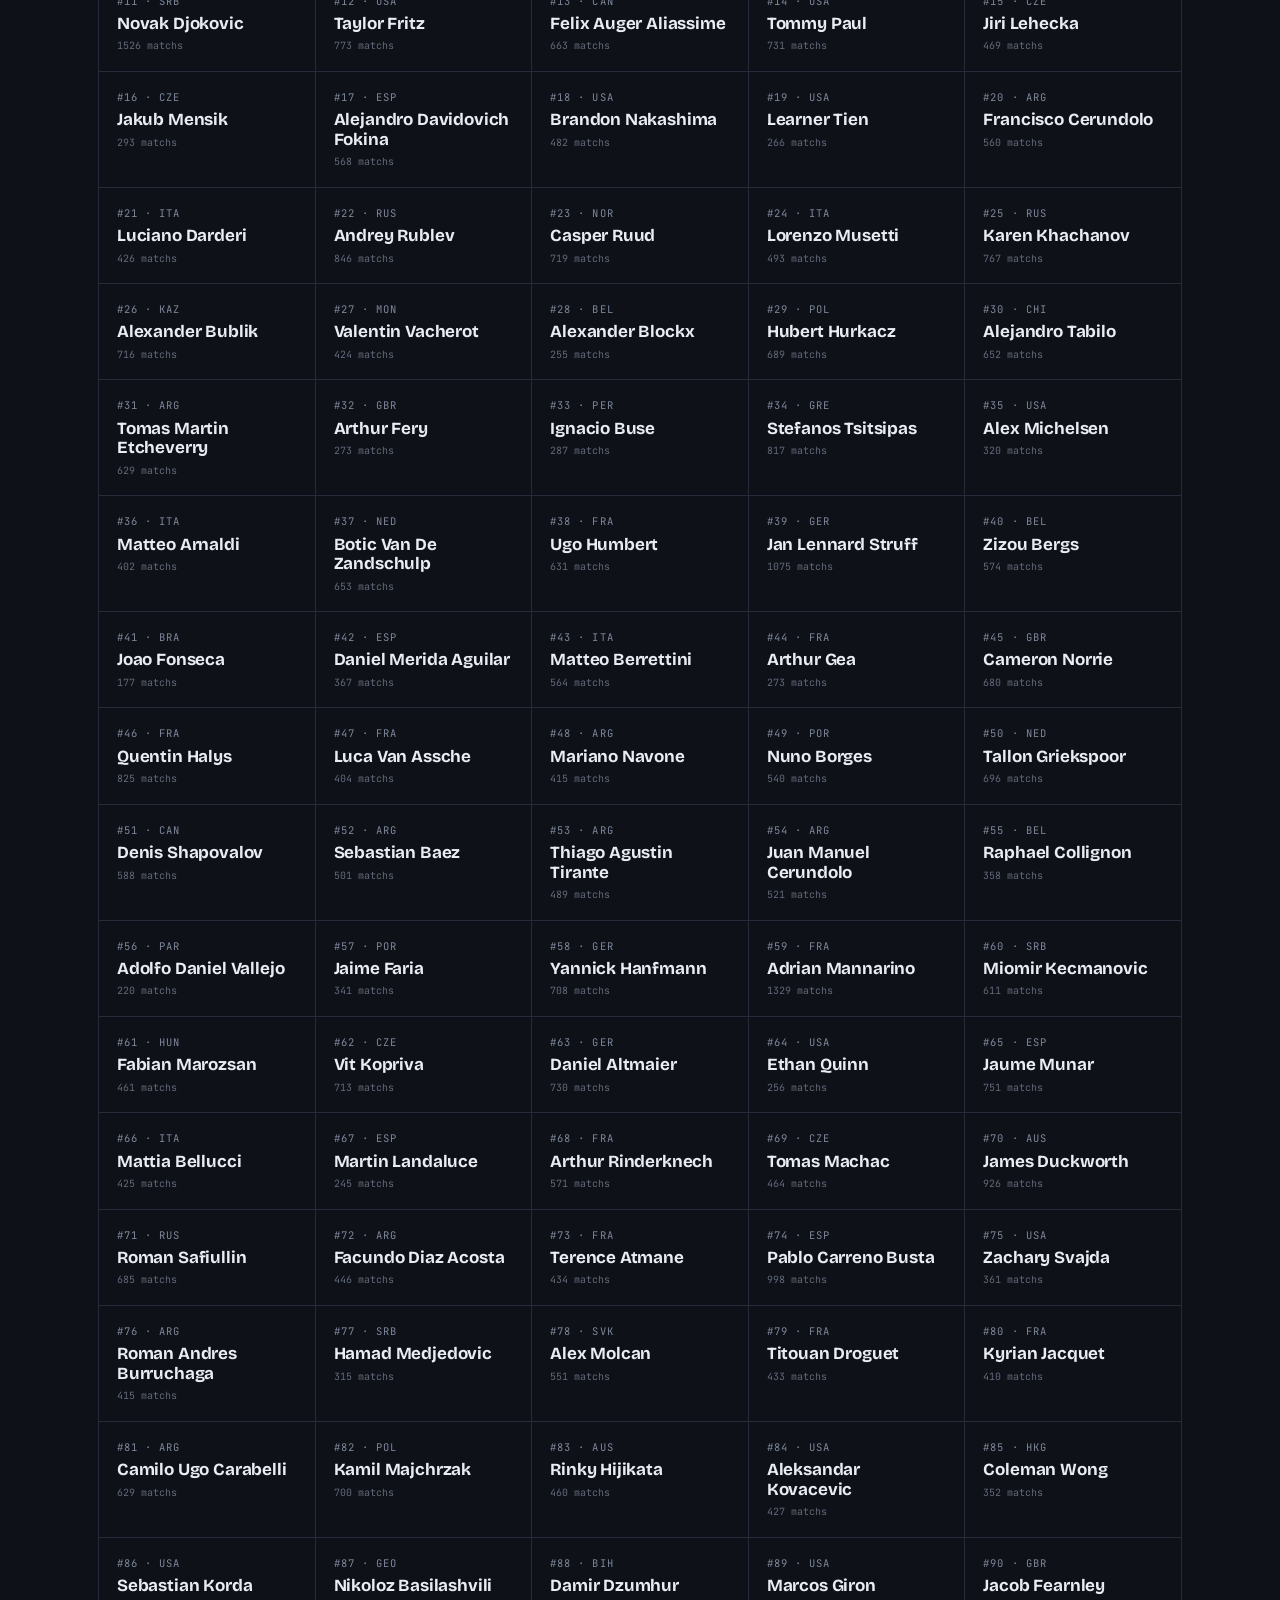
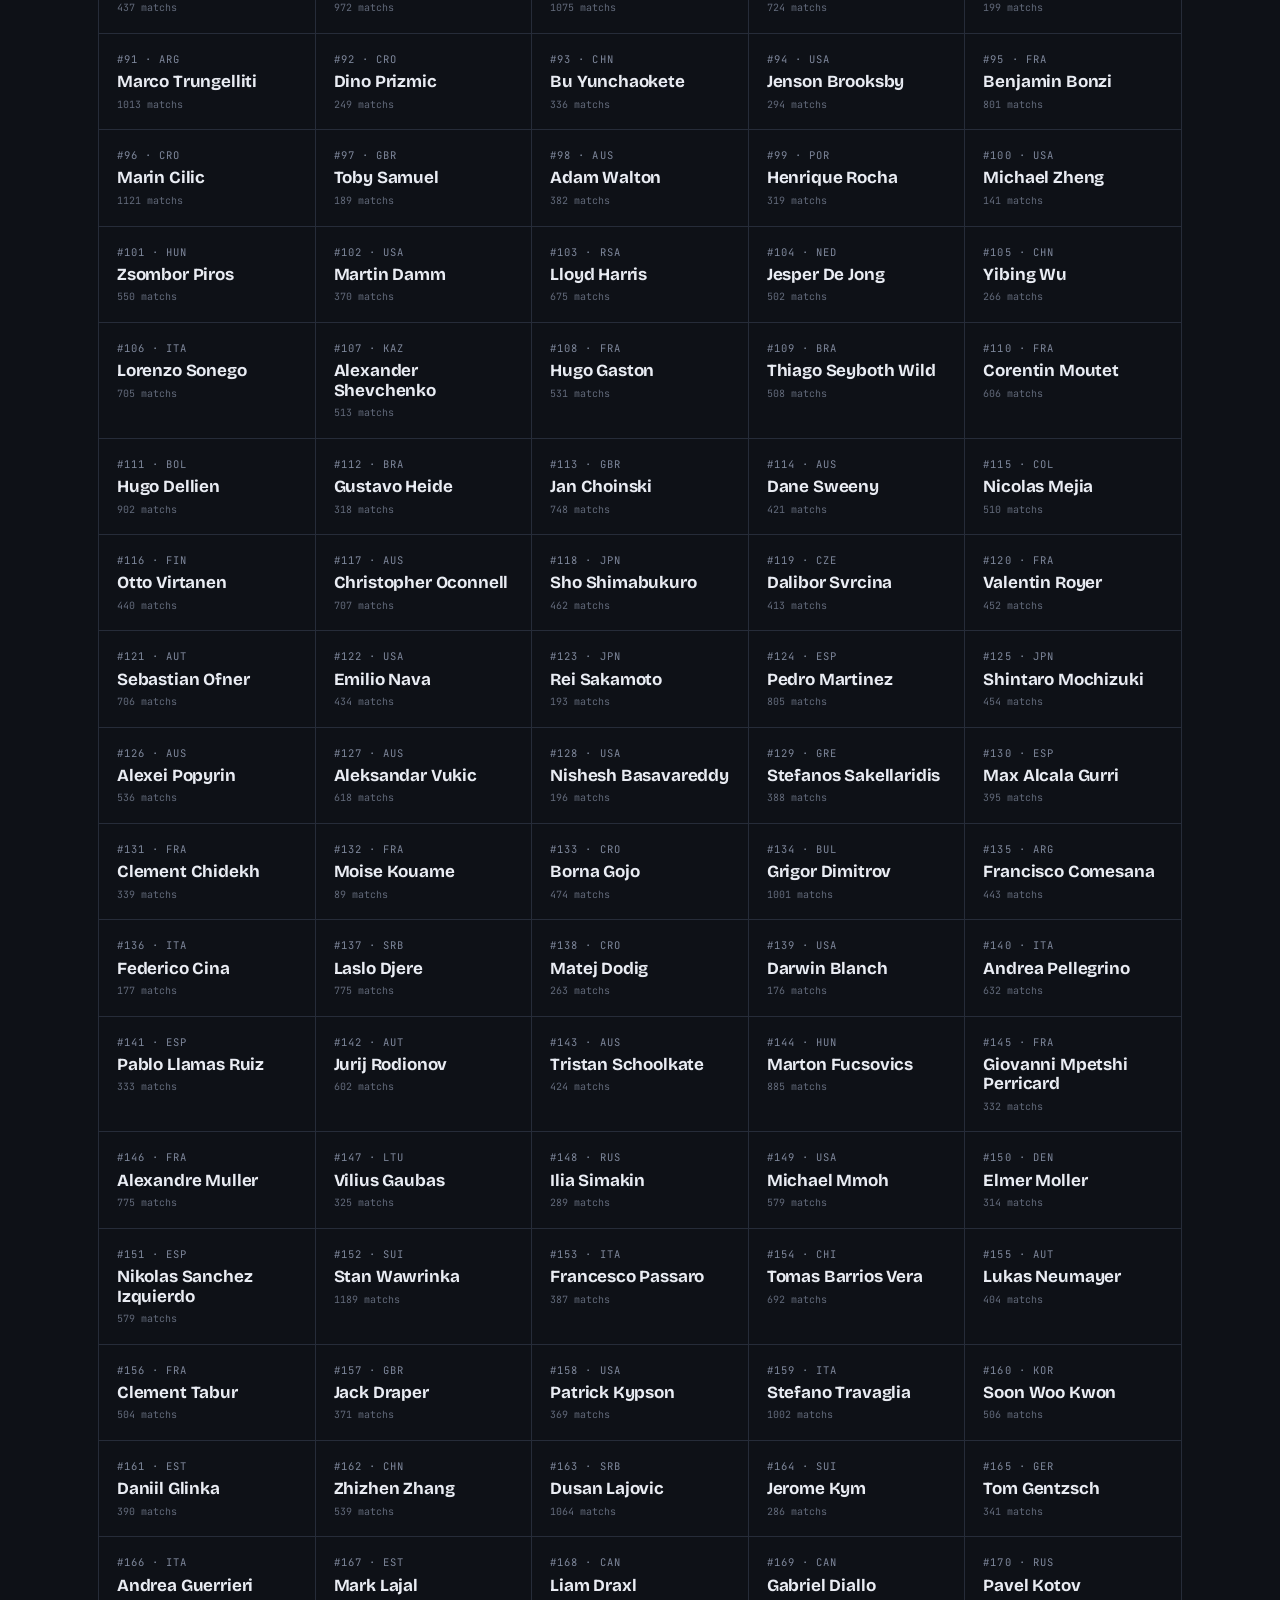
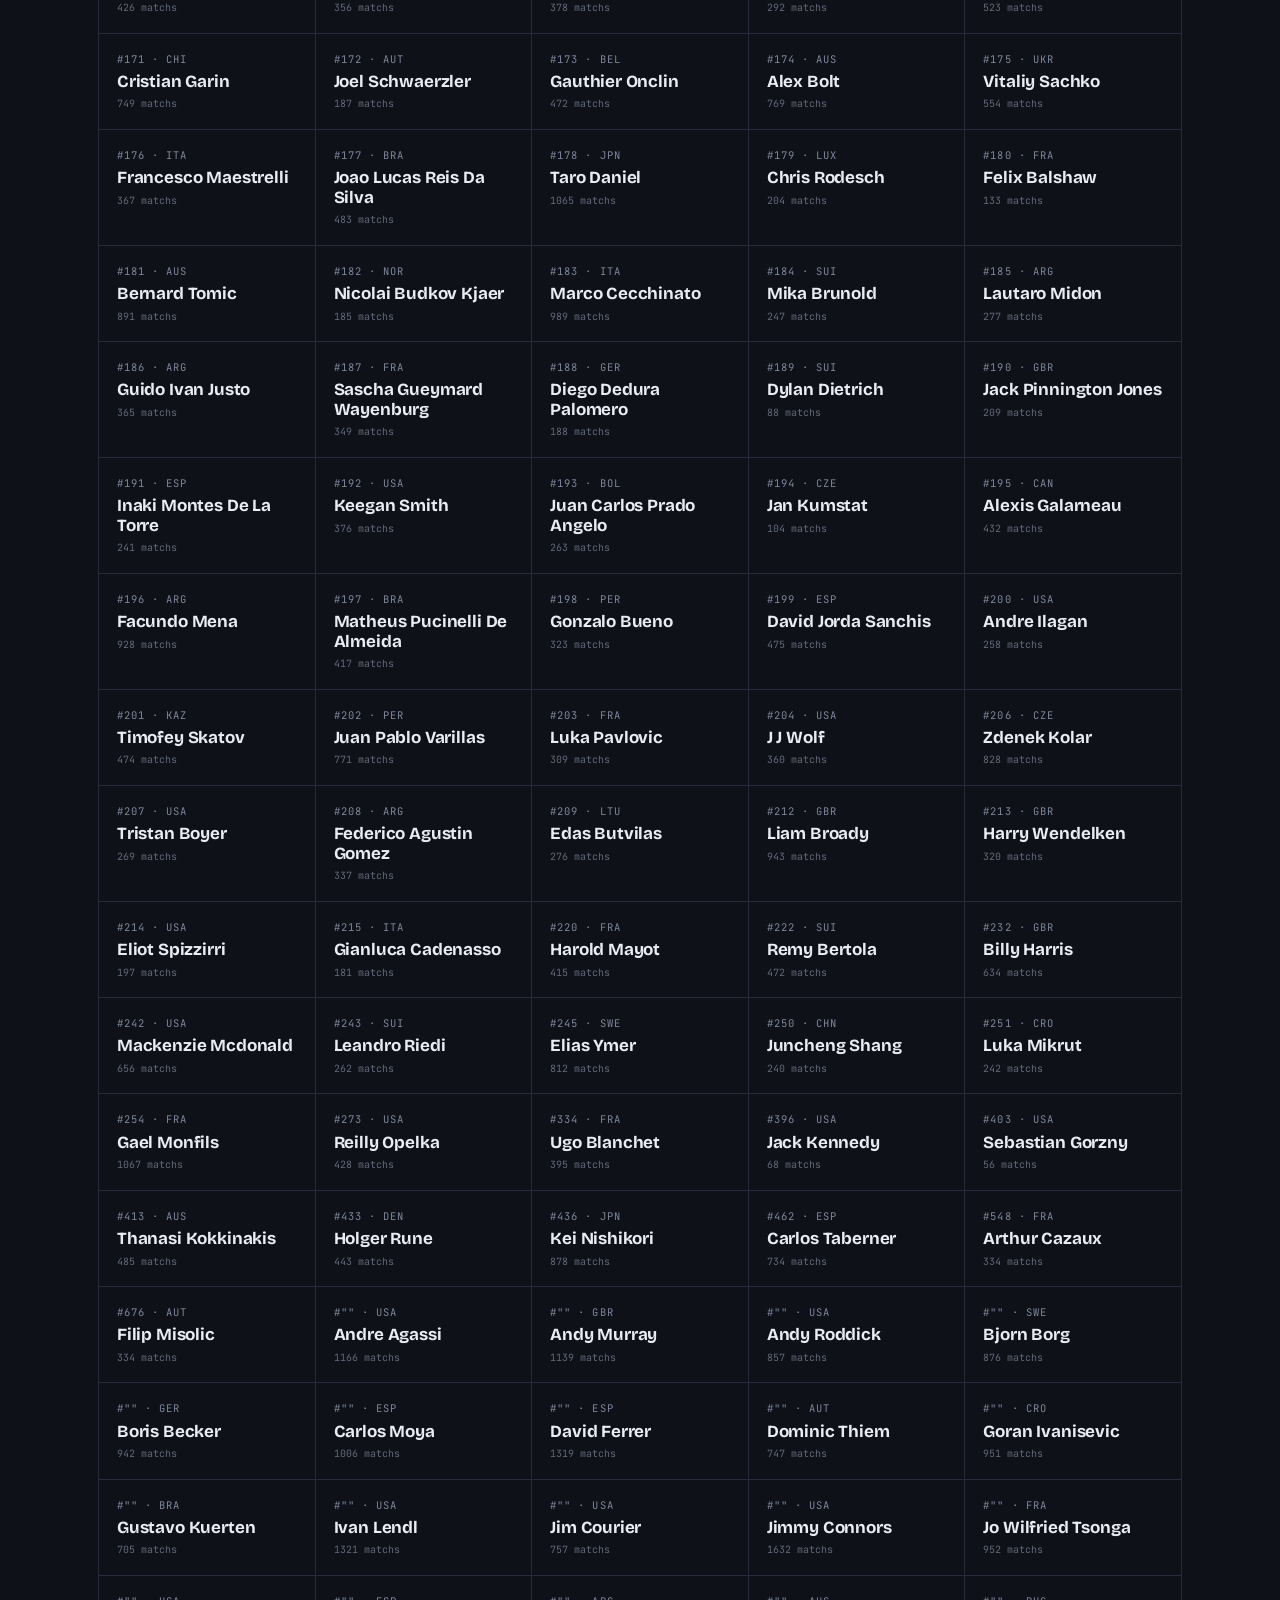
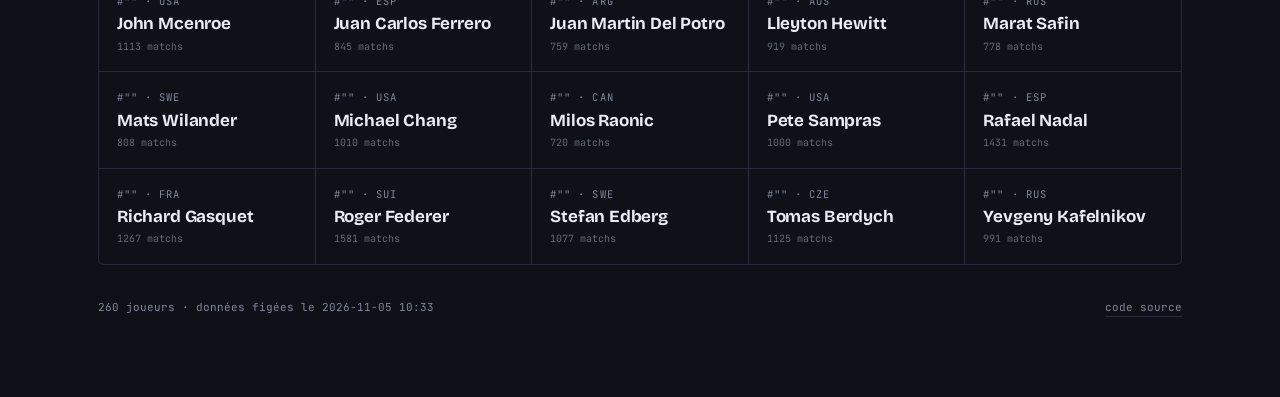
==== commit 0e065019: "maj 2026-11-05 10:33" ====
--- a/site/index.html
+++ b/site/index.html
@@ -12,7 +12,7 @@
 <link rel="preconnect" href="https://fonts.googleapis.com">
 <link rel="preconnect" href="https://fonts.gstatic.com" crossorigin>
 <link href="https://fonts.googleapis.com/css2?family=Bricolage+Grotesque:opsz,wght@12..96,500;12..96,700;12..96,800&family=Instrument+Sans:wght@400;500;600&family=JetBrains+Mono:wght@400;600&display=swap" rel="stylesheet">
-<link rel="stylesheet" href="style.css?v=08e0275c-7e373788">
+<link rel="stylesheet" href="style.css?v=abf4f18a-5fc71a79">
 </head>
 <body>
 
@@ -285,6 +285,6 @@
 
 </main>
 
-<script src="script.js?v=08e0275c-7e373788"></script>
+<script src="script.js?v=abf4f18a-5fc71a79"></script>
 </body>
 </html>
--- a/site/style.css
+++ b/site/style.css
@@ -288,6 +288,8 @@
 
 .pastille--w { background: rgba(111,168,79,.18); color: var(--gazon); }
 .pastille--l { background: rgba(126,135,155,.14); color: var(--sourdine); }
+/* match annonce, pas encore joue */
+.pastille--u { background: none; border: 1px dashed var(--trait); color: var(--sourdine); }
 
 /* ----------------------------------------------------------------- pied */
 
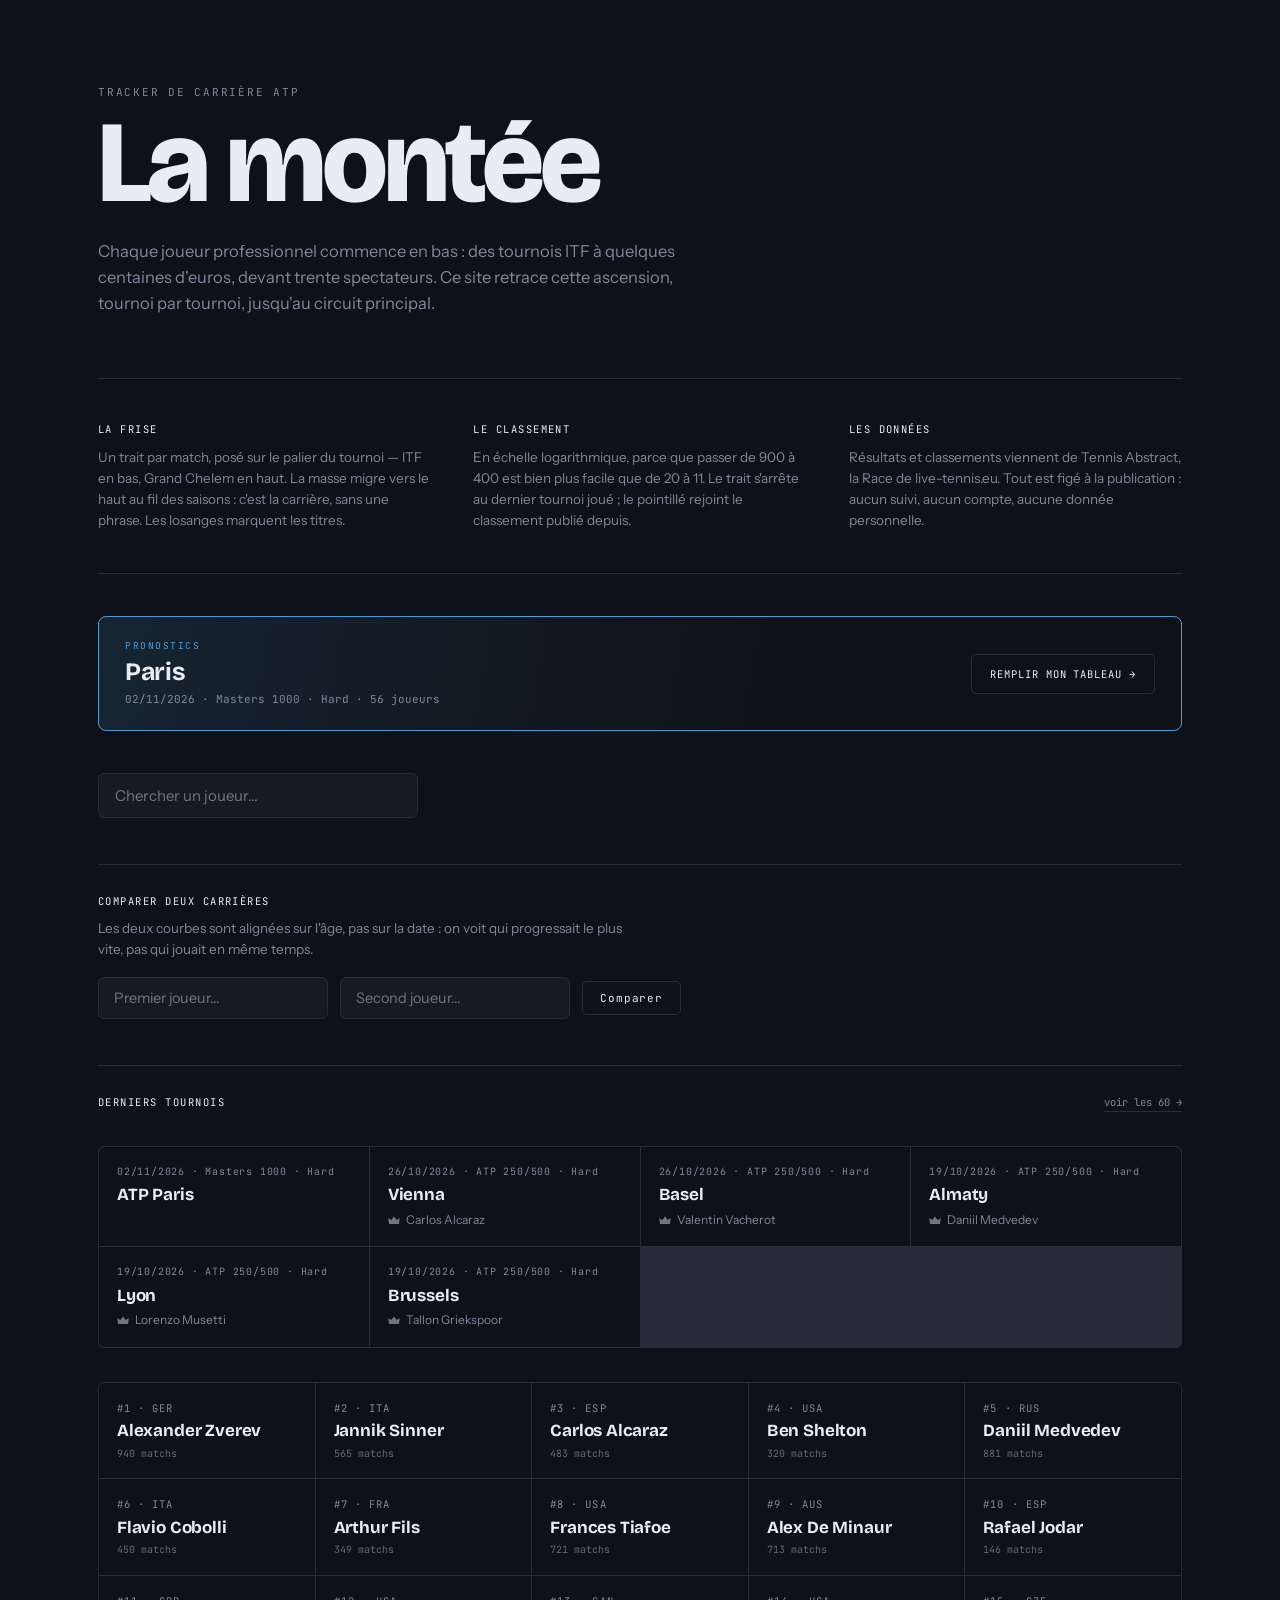
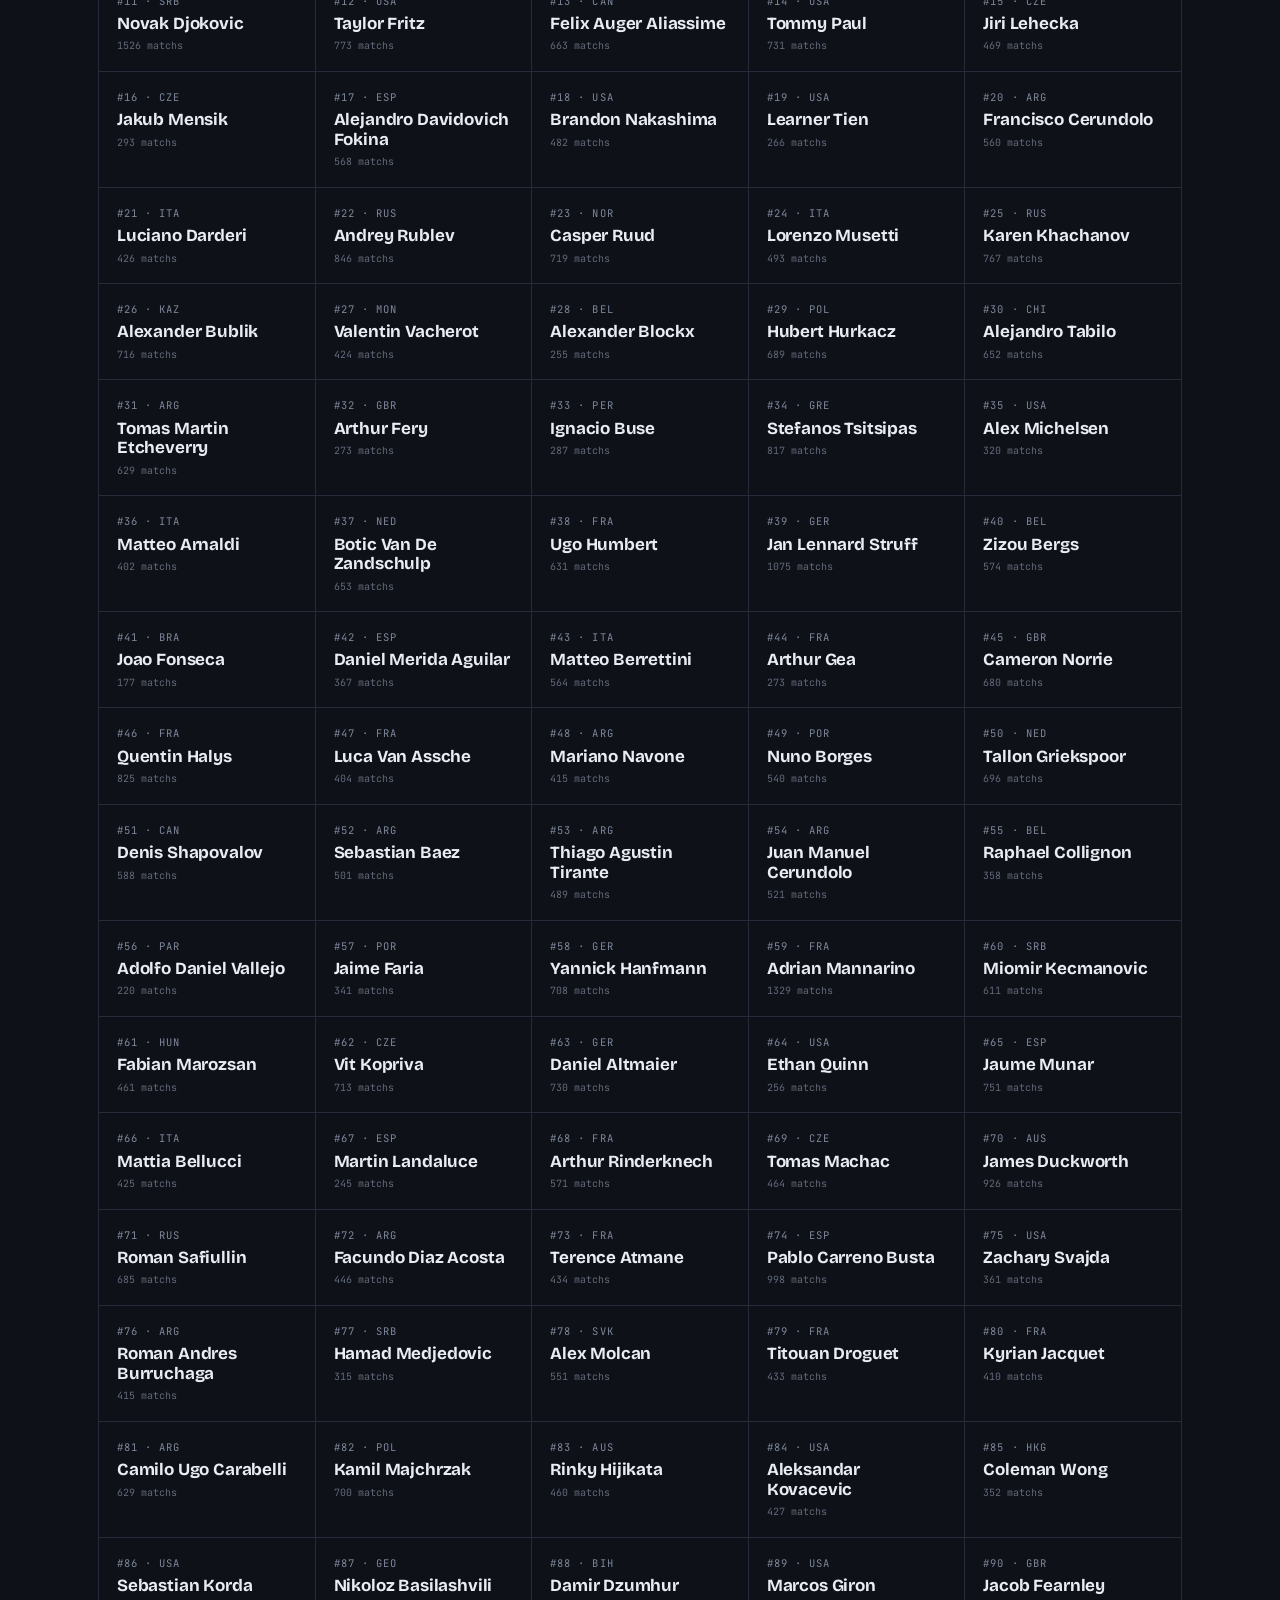
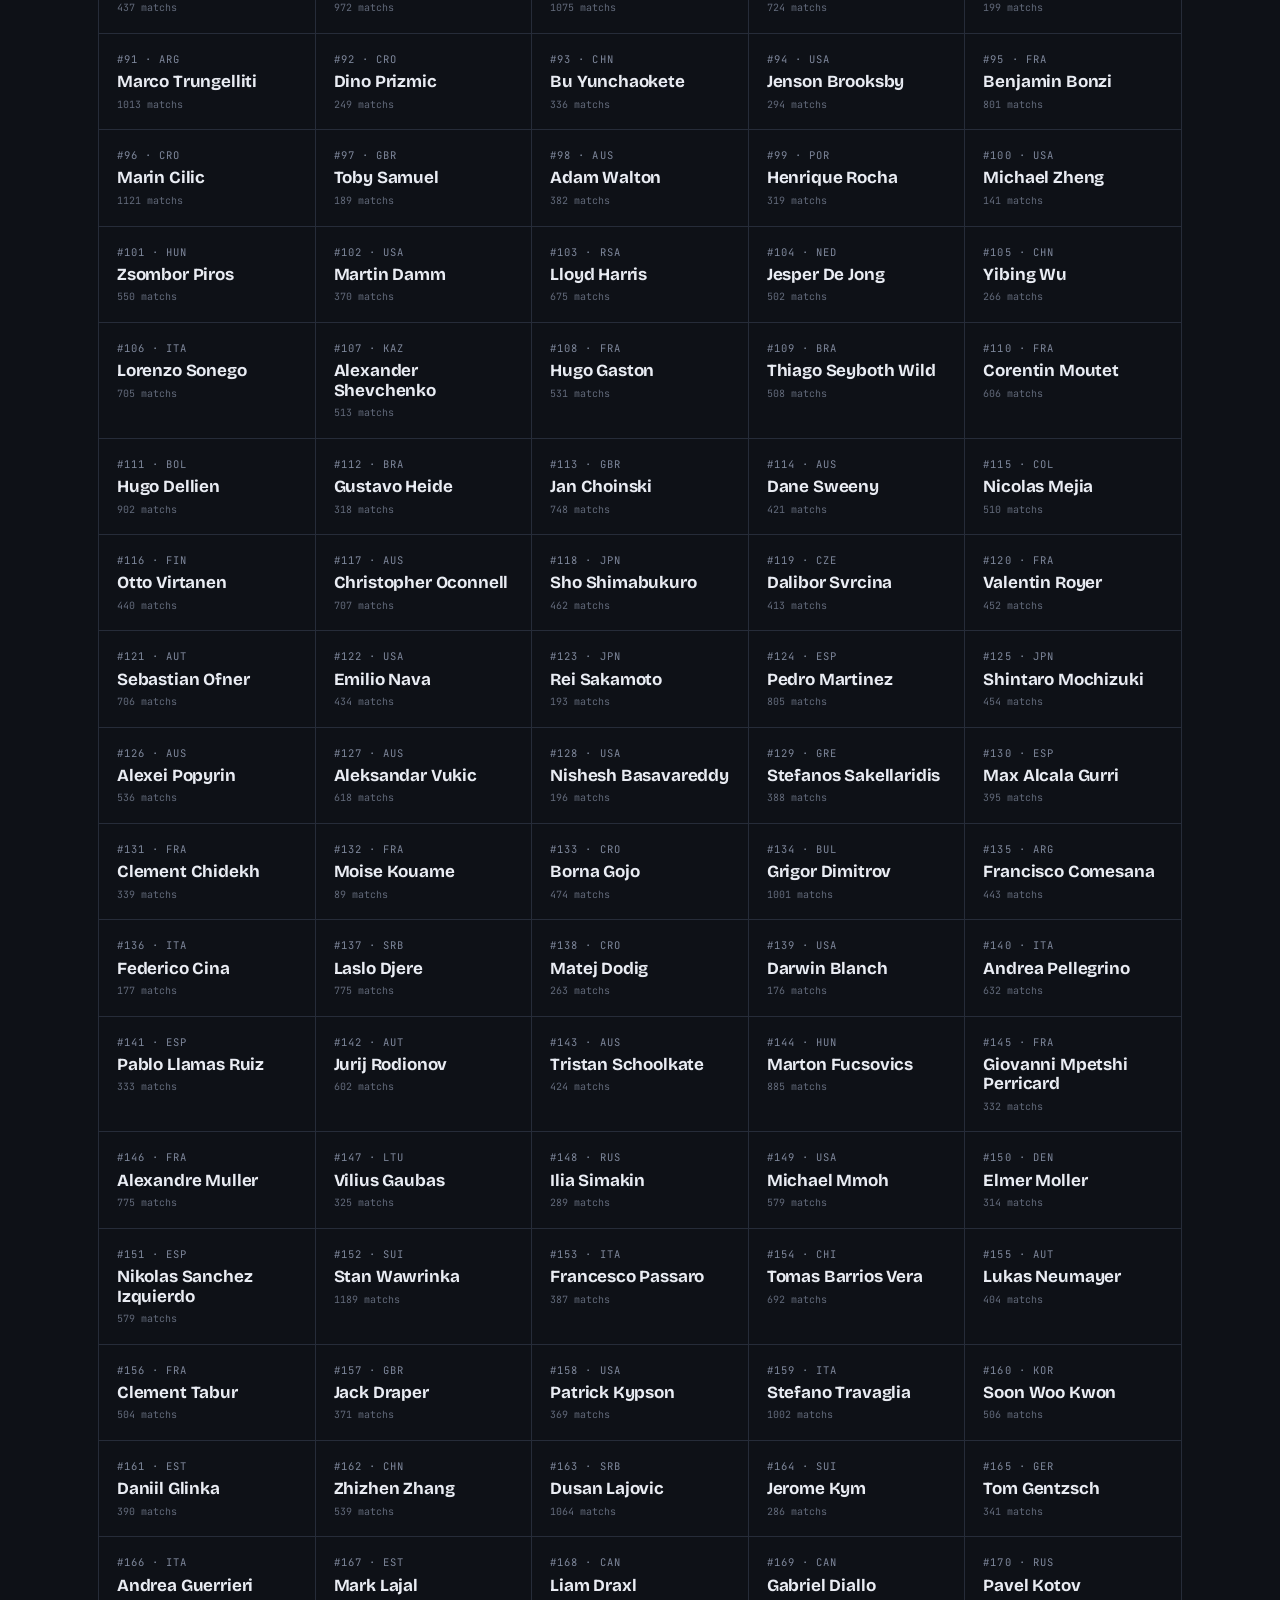
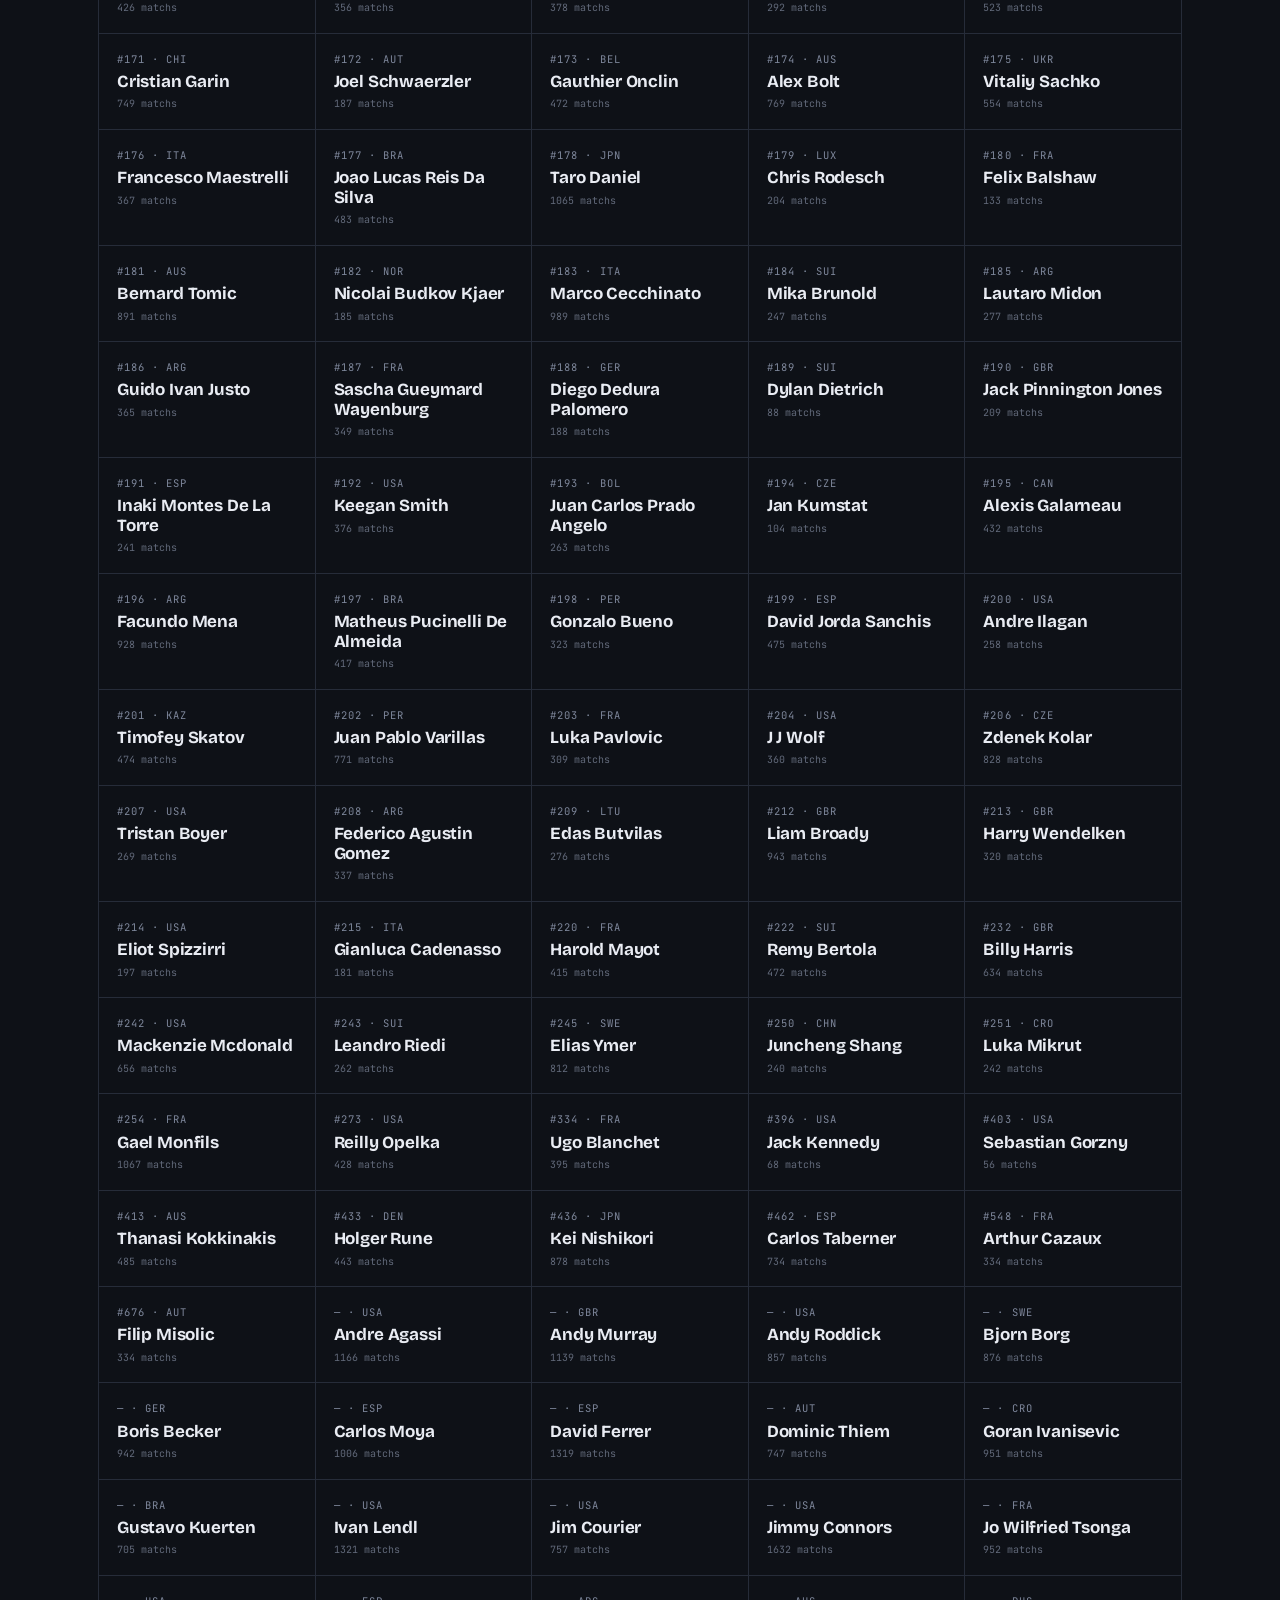
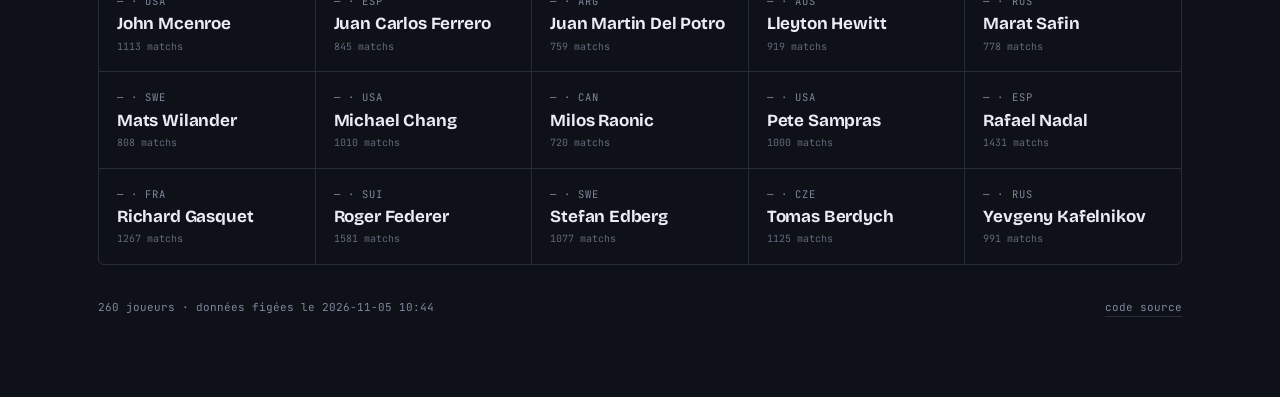
==== commit 1e4e96d8: "maj 2026-11-05 10:44" ====
--- a/site/index.html
+++ b/site/index.html
@@ -12,7 +12,7 @@
 <link rel="preconnect" href="https://fonts.googleapis.com">
 <link rel="preconnect" href="https://fonts.gstatic.com" crossorigin>
 <link href="https://fonts.googleapis.com/css2?family=Bricolage+Grotesque:opsz,wght@12..96,500;12..96,700;12..96,800&family=Instrument+Sans:wght@400;500;600&family=JetBrains+Mono:wght@400;600&display=swap" rel="stylesheet">
-<link rel="stylesheet" href="style.css?v=abf4f18a-5fc71a79">
+<link rel="stylesheet" href="style.css?v=abf4f18a-653484c8">
 </head>
 <body>
 
@@ -285,6 +285,6 @@
 
 </main>
 
-<script src="script.js?v=abf4f18a-5fc71a79"></script>
+<script src="script.js?v=abf4f18a-653484c8"></script>
 </body>
 </html>
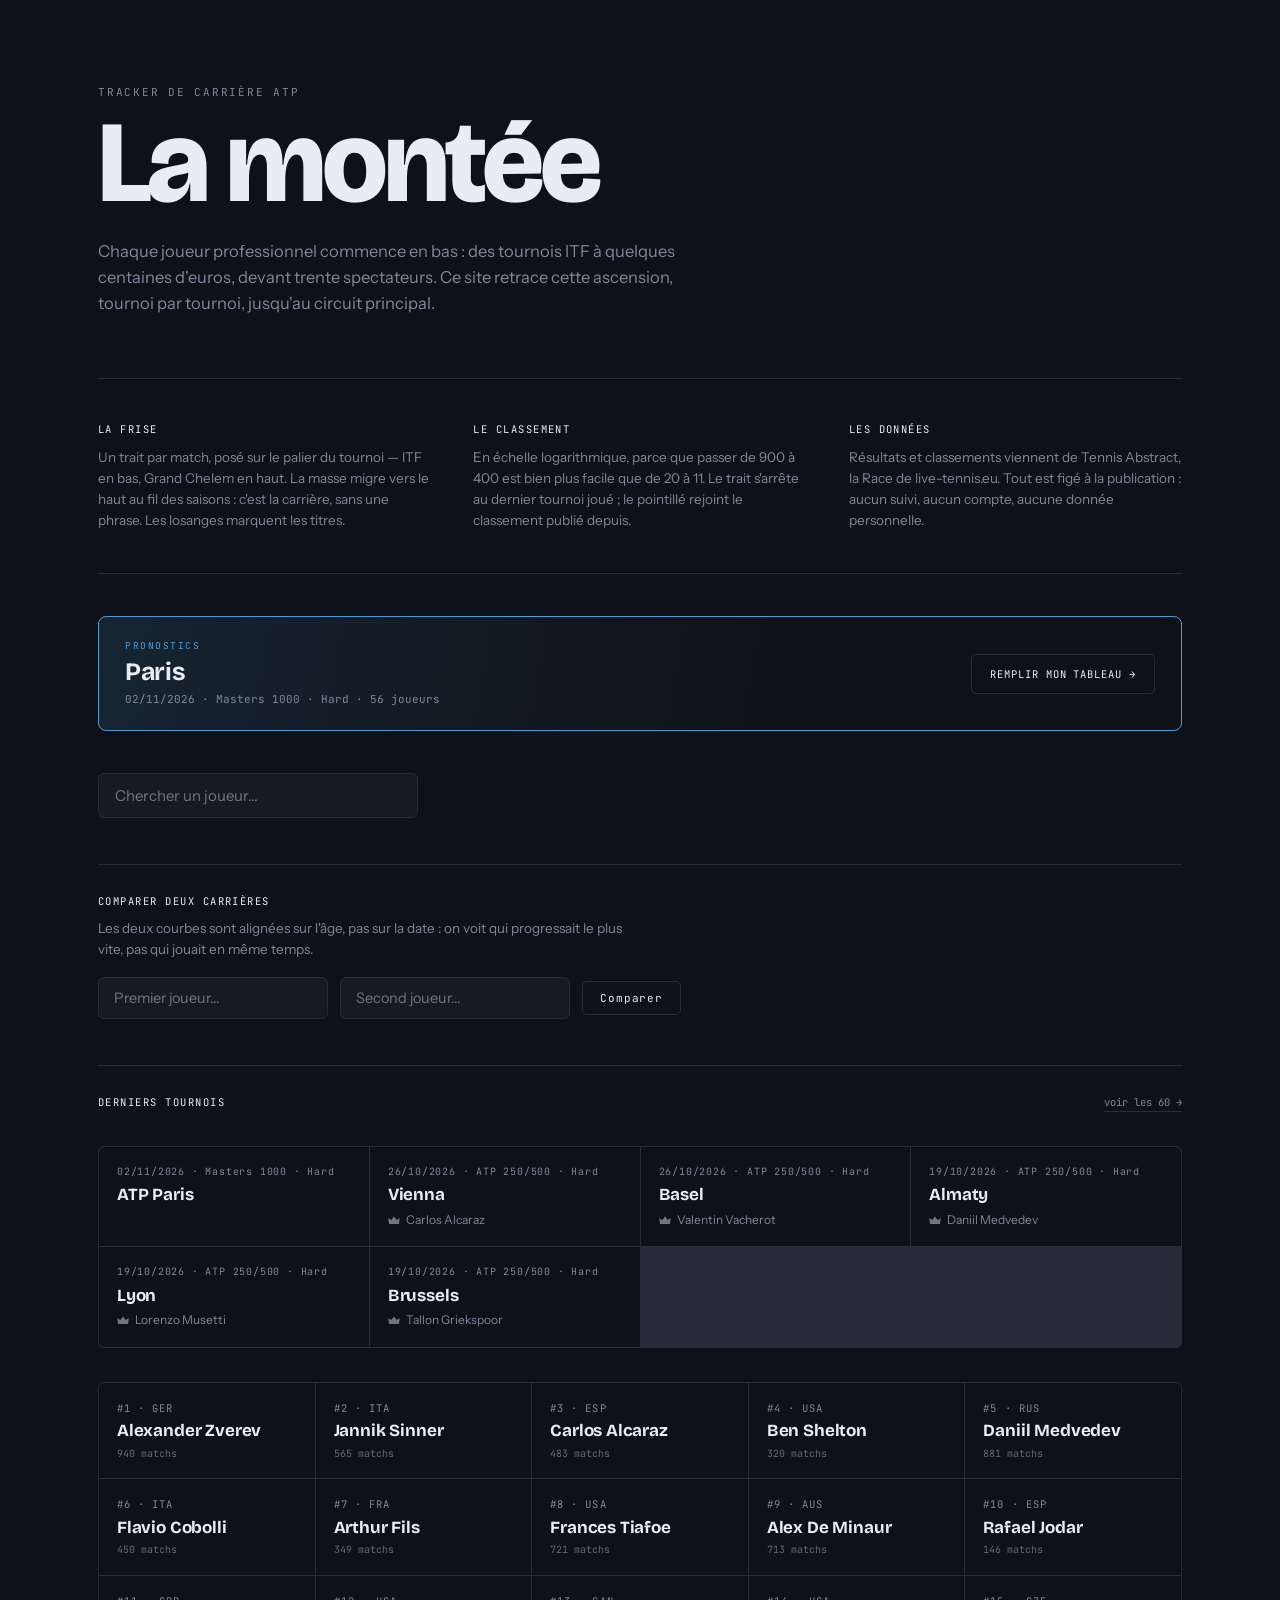
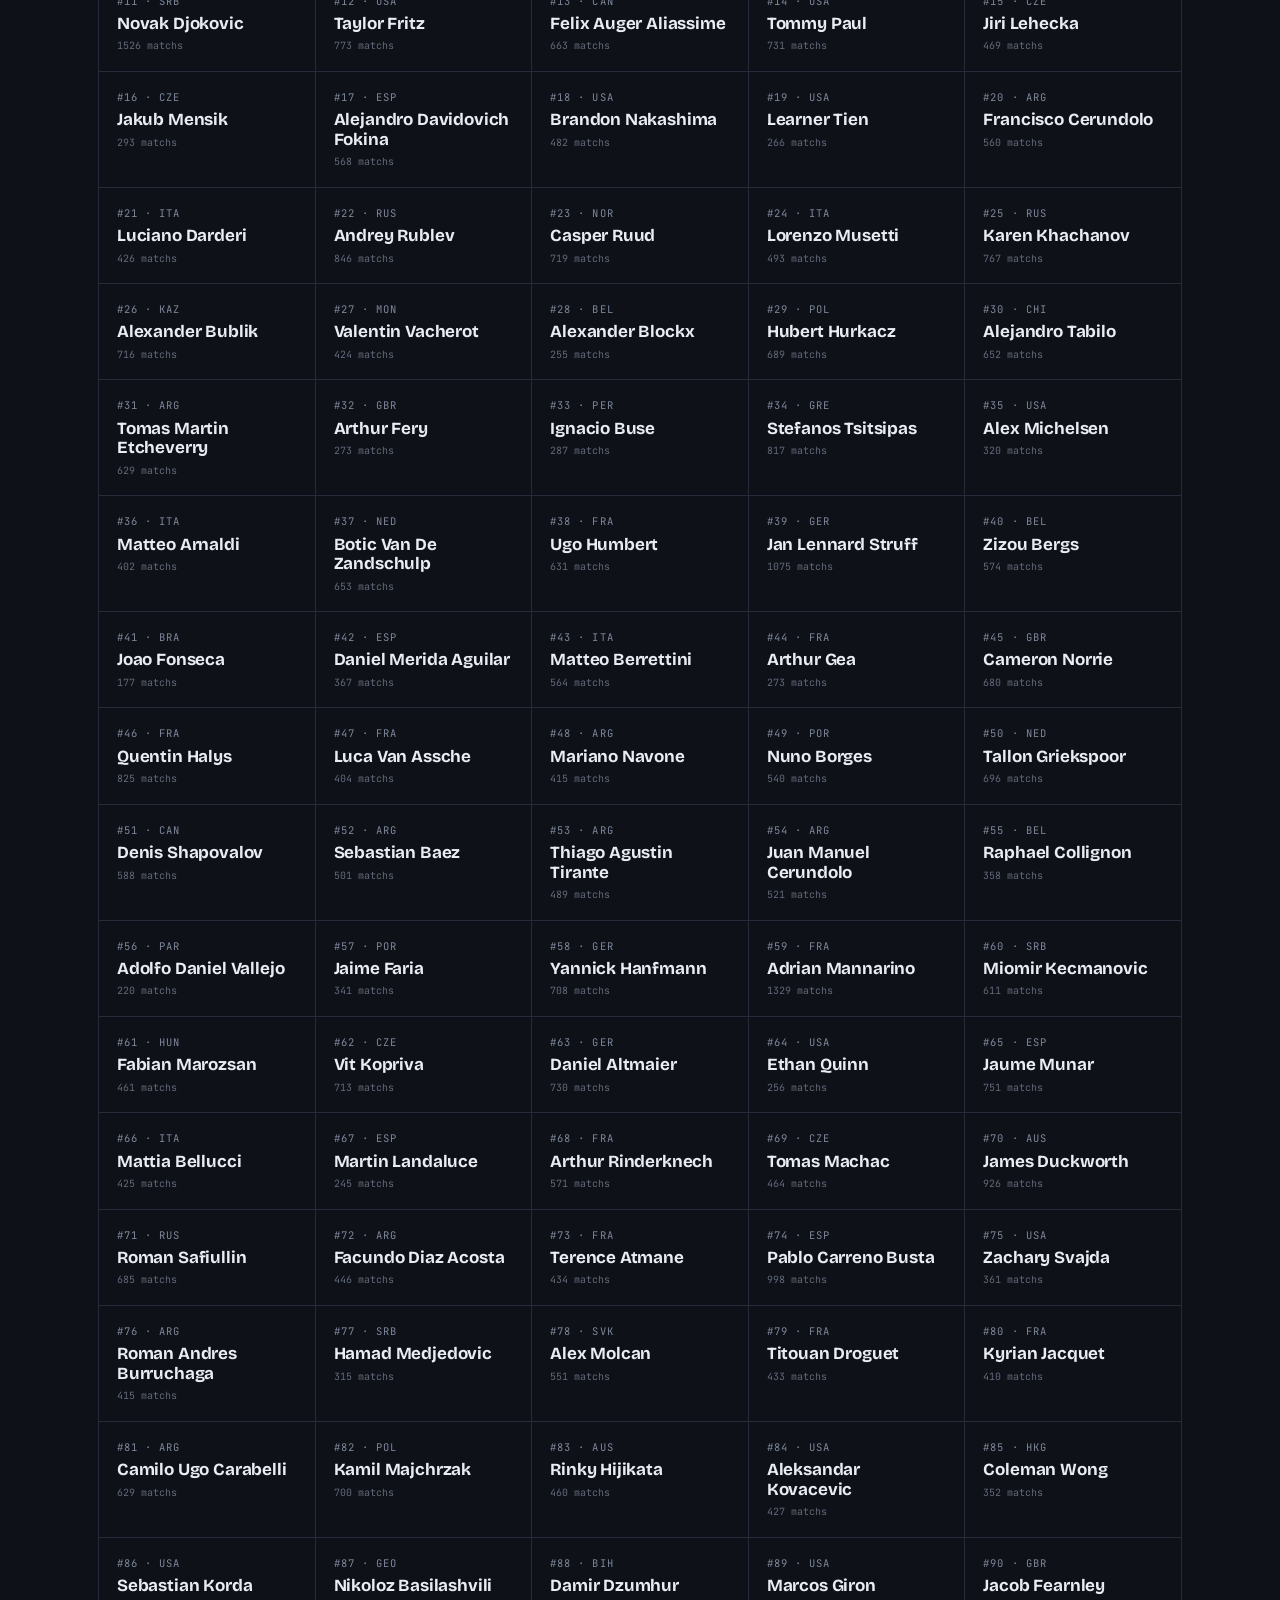
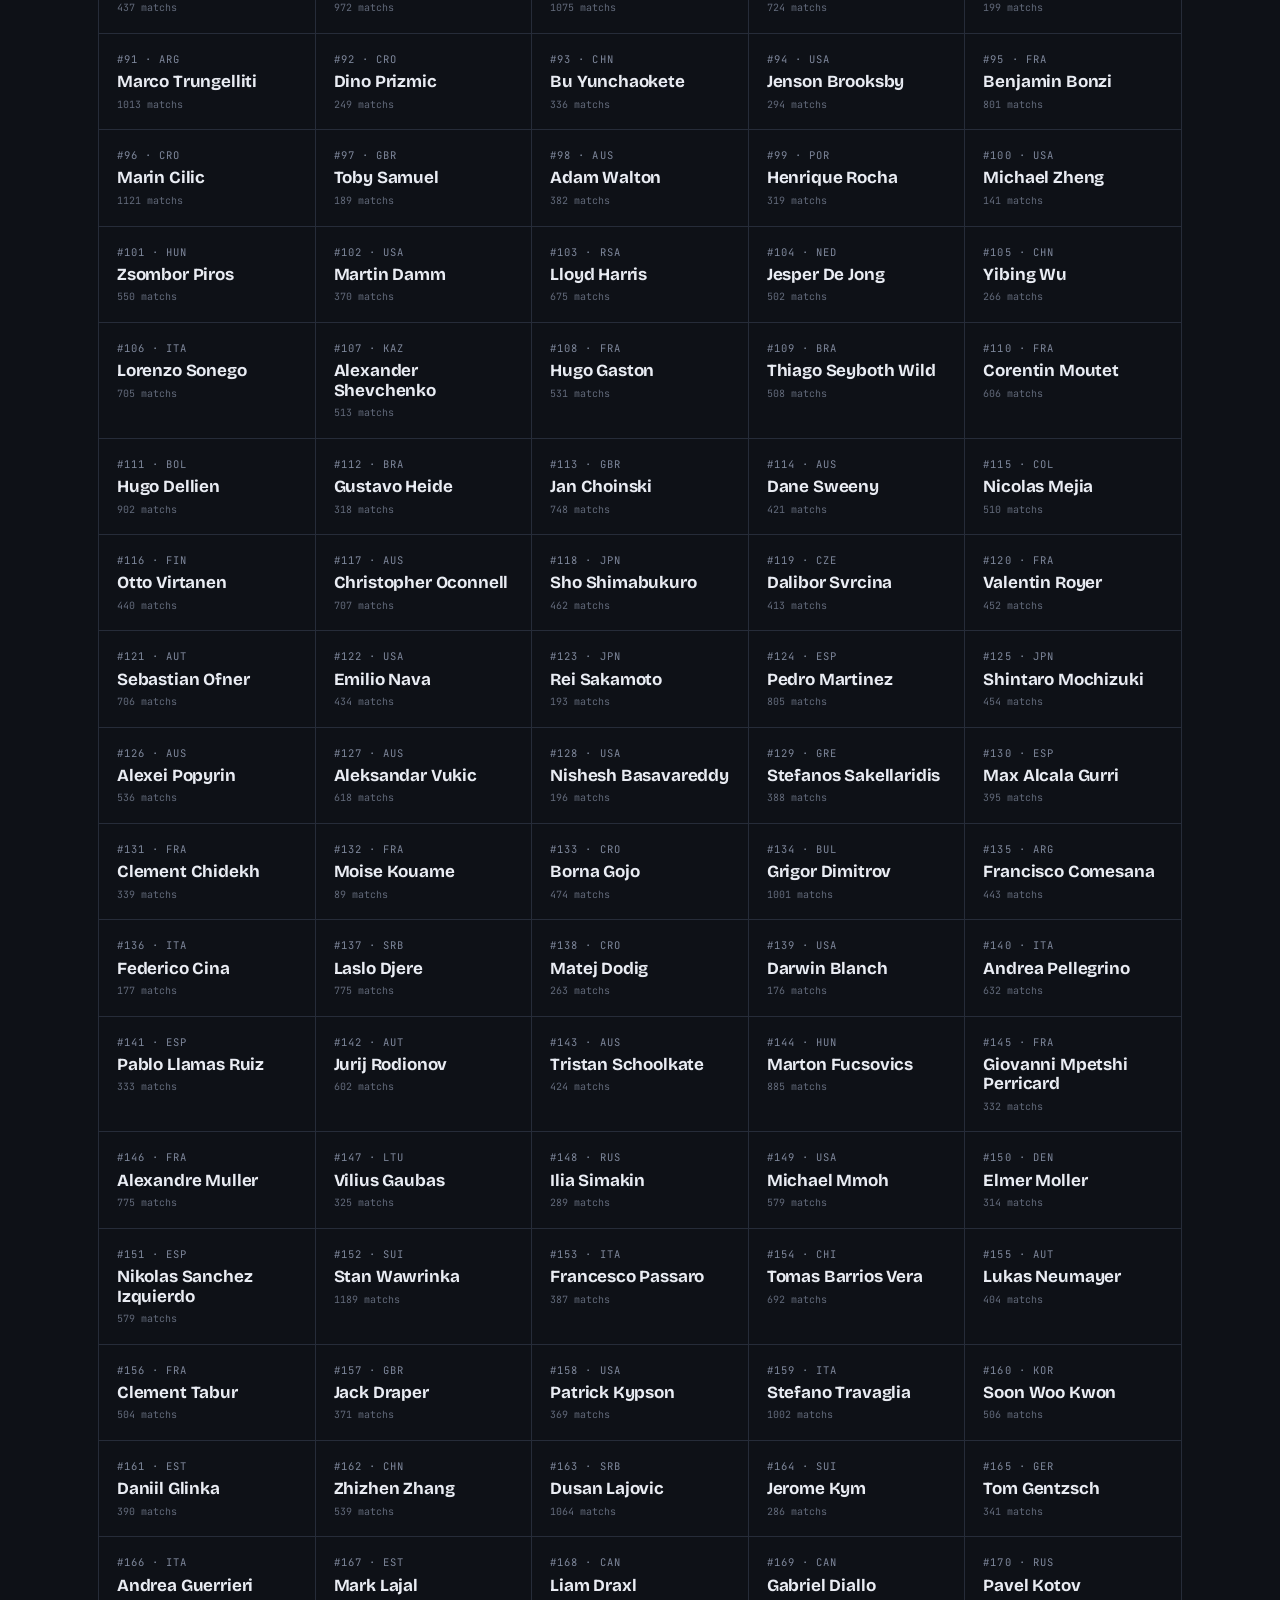
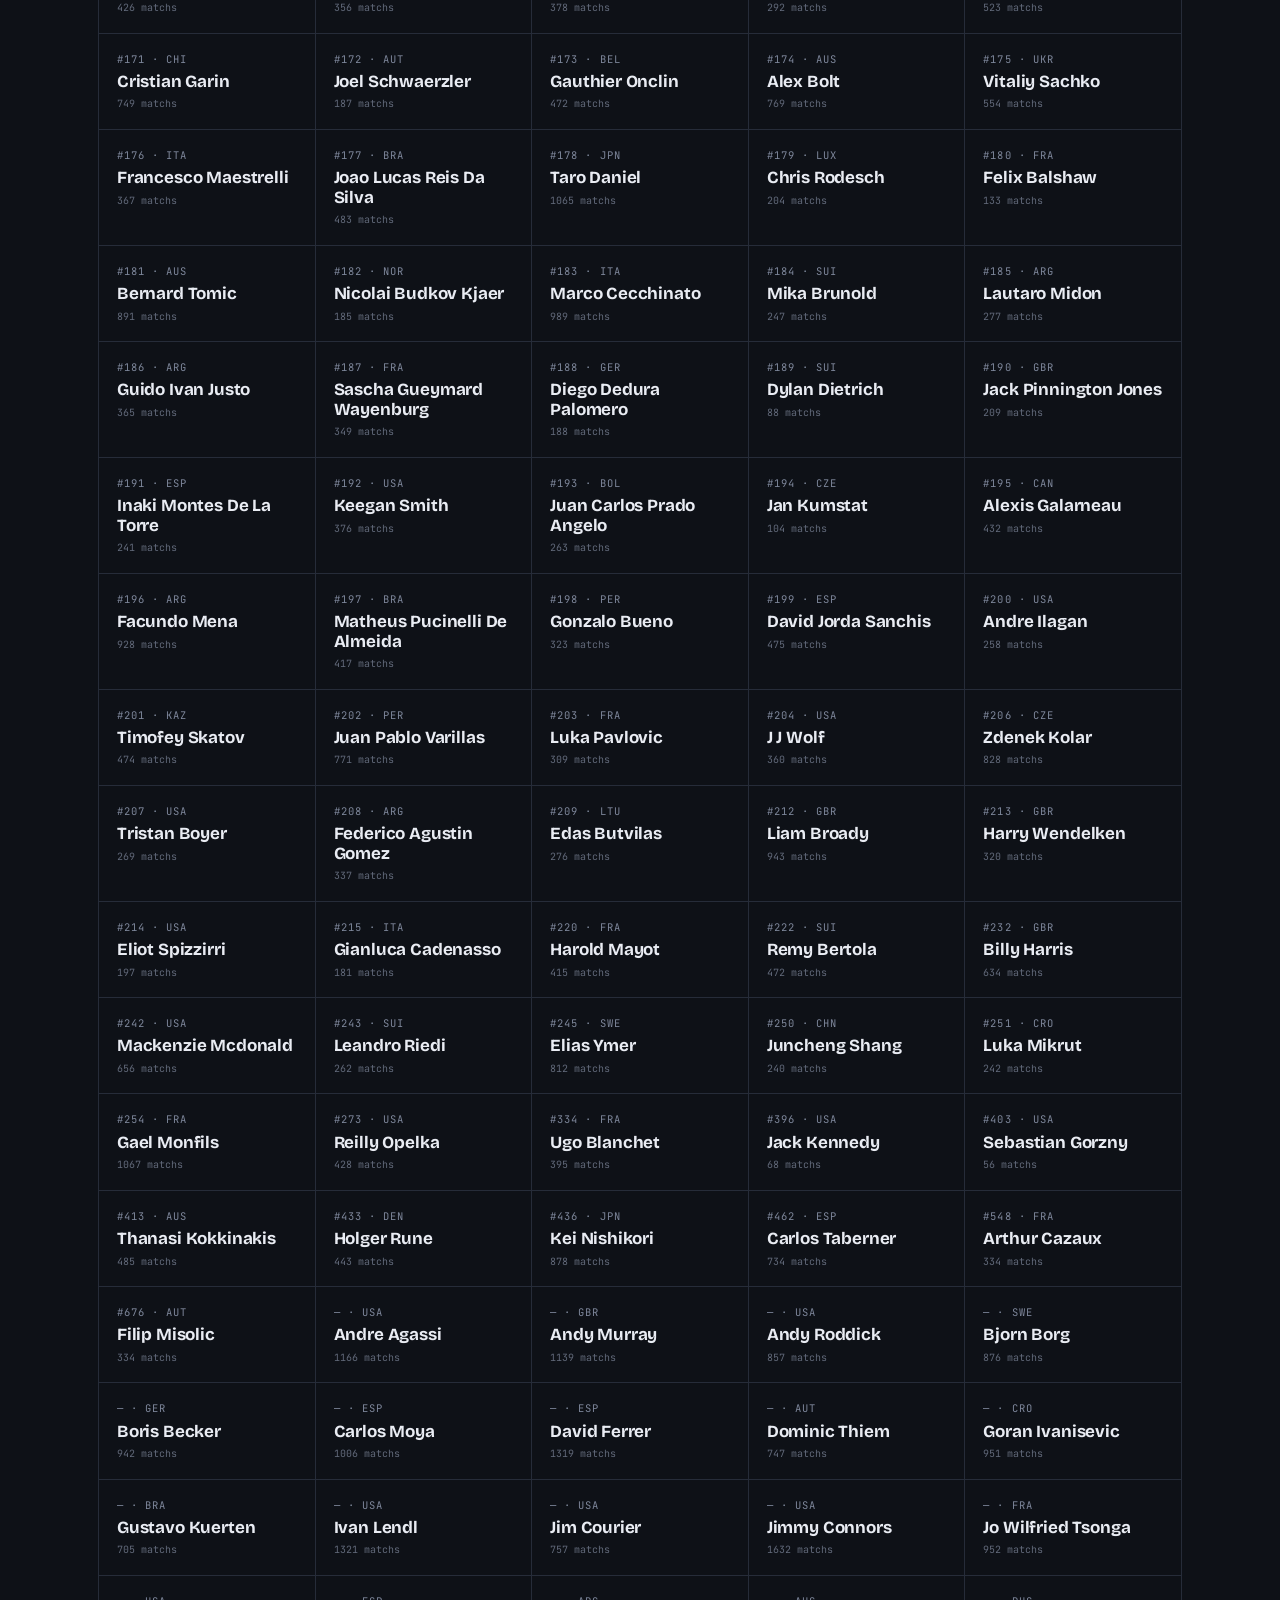
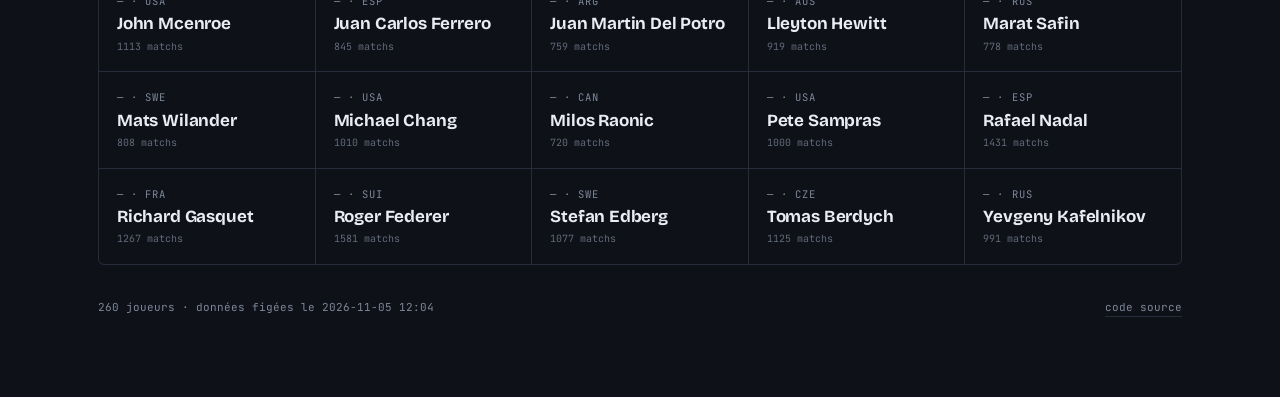
==== commit 4e8d57f7: "maj 2026-11-05 12:04" ====
--- a/site/index.html
+++ b/site/index.html
@@ -9,10 +9,11 @@
 <meta http-equiv="Cache-Control" content="no-cache, must-revalidate">
 <meta http-equiv="Pragma" content="no-cache">
 <title>La montée — tracker de carrière ATP</title>
+<link rel="icon" href="favicon.svg" type="image/svg+xml">
 <link rel="preconnect" href="https://fonts.googleapis.com">
 <link rel="preconnect" href="https://fonts.gstatic.com" crossorigin>
 <link href="https://fonts.googleapis.com/css2?family=Bricolage+Grotesque:opsz,wght@12..96,500;12..96,700;12..96,800&family=Instrument+Sans:wght@400;500;600&family=JetBrains+Mono:wght@400;600&display=swap" rel="stylesheet">
-<link rel="stylesheet" href="style.css?v=abf4f18a-653484c8">
+<link rel="stylesheet" href="style.css?v=b3db2471-060caa5d">
 </head>
 <body>
 
@@ -213,7 +214,7 @@
     </div>
     <div class="legende" id="legende-surfaces"></div>
     <div class="svg-hote"><svg id="frise" viewBox="0 0 1000 300" preserveAspectRatio="xMidYMid meet" role="img" aria-label="Répartition des matchs par palier de tournoi et par année"></svg></div>
-    <p class="infobulle" id="infobulle-frise">Survolez un trait pour voir le match.</p>
+    <p class="infobulle" id="infobulle-frise">Survolez ou touchez un trait pour voir le tournoi.</p>
   </section>
 
   <section class="bloc">
@@ -285,6 +286,6 @@
 
 </main>
 
-<script src="script.js?v=abf4f18a-653484c8"></script>
+<script src="script.js?v=b3db2471-060caa5d"></script>
 </body>
 </html>
--- a/site/style.css
+++ b/site/style.css
@@ -1084,3 +1084,19 @@
   #prc-arbre { gap: 16px; }
   #prc-arbre .tb-colonne { min-width: 200px; }
 }
+
+/* ------------------------------------------- frise : petits ecrans */
+
+/* Ramenee a 390 px de large, la frise devenait illisible : traits de
+   1 px, libelles minuscules. Sous 780 px, elle garde une largeur
+   lisible et defile horizontalement ; script.js l'ouvre sur les
+   saisons recentes. */
+@media (max-width: 780px) {
+  .bloc--frise .svg-hote {
+    overflow-x: auto;
+    -webkit-overflow-scrolling: touch;
+    padding-bottom: 6px;
+  }
+  .bloc--frise .svg-hote svg { width: 820px; max-width: none; }
+}
+
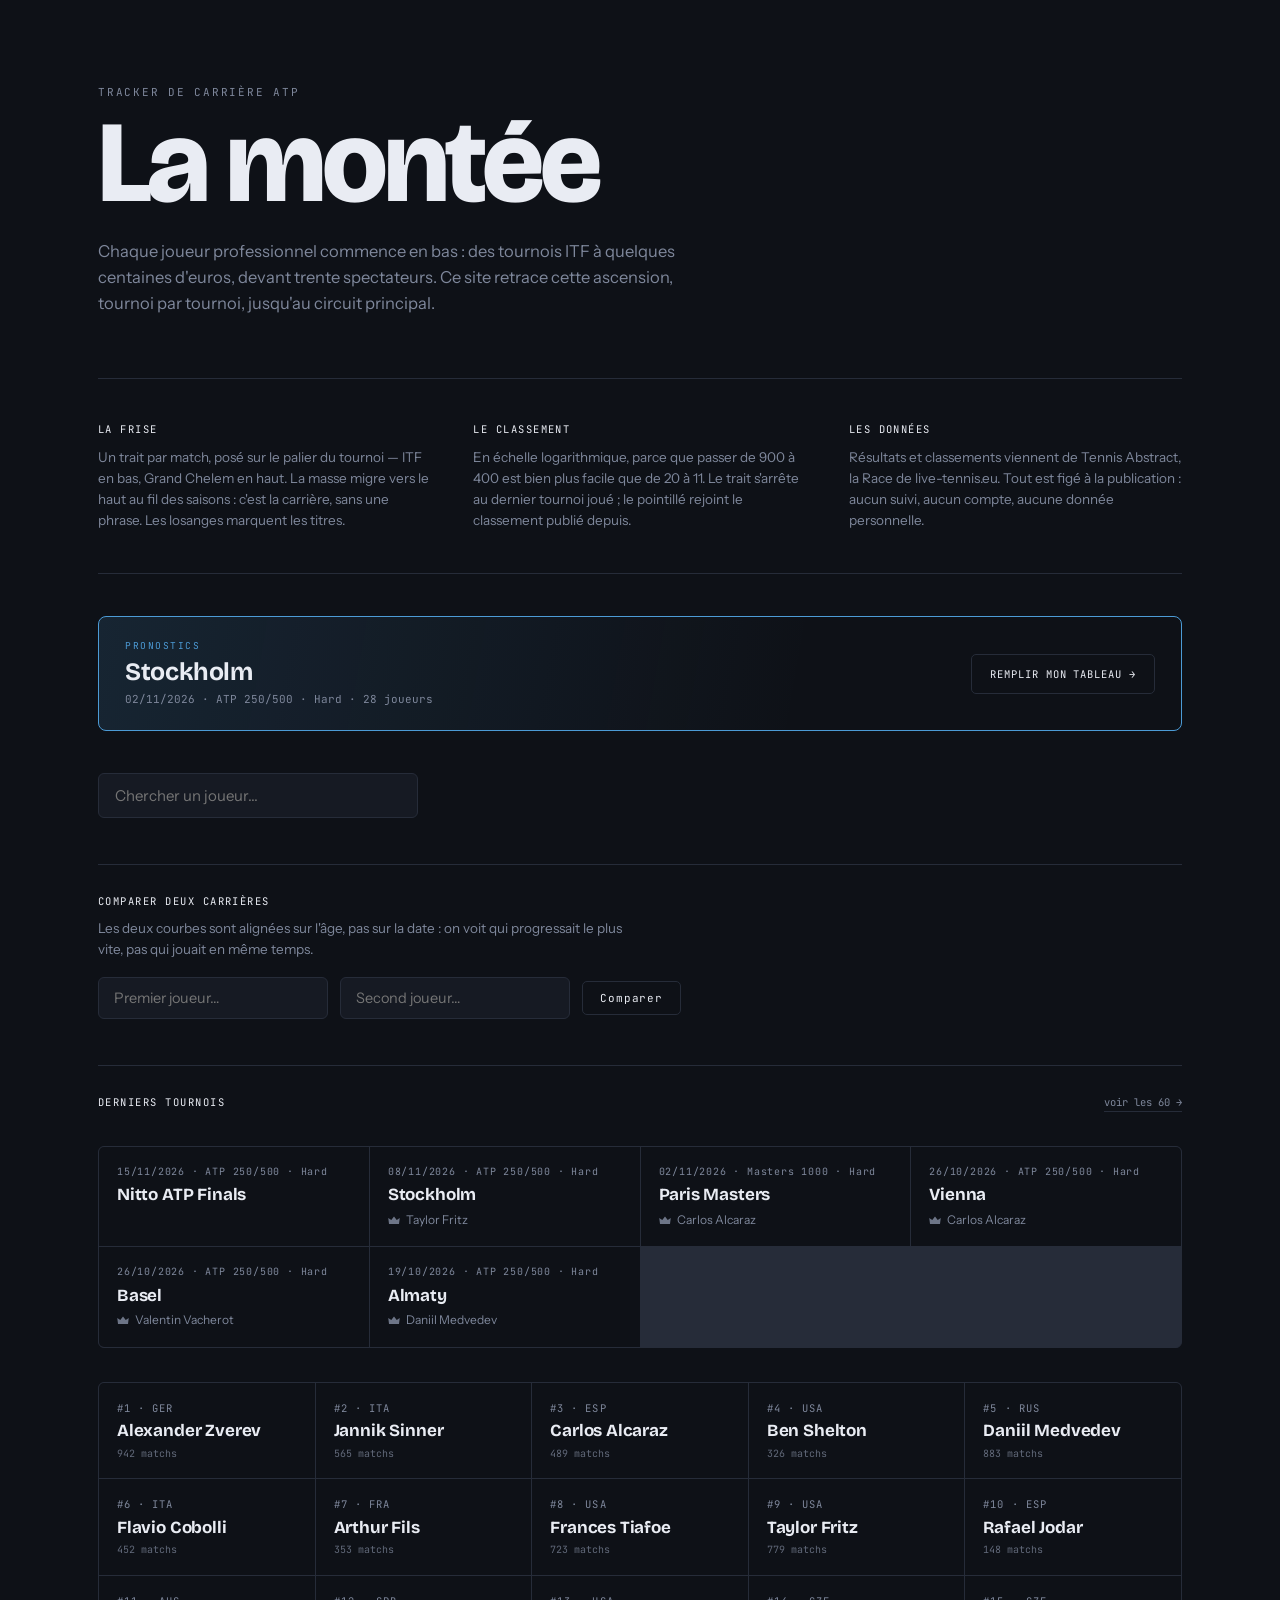
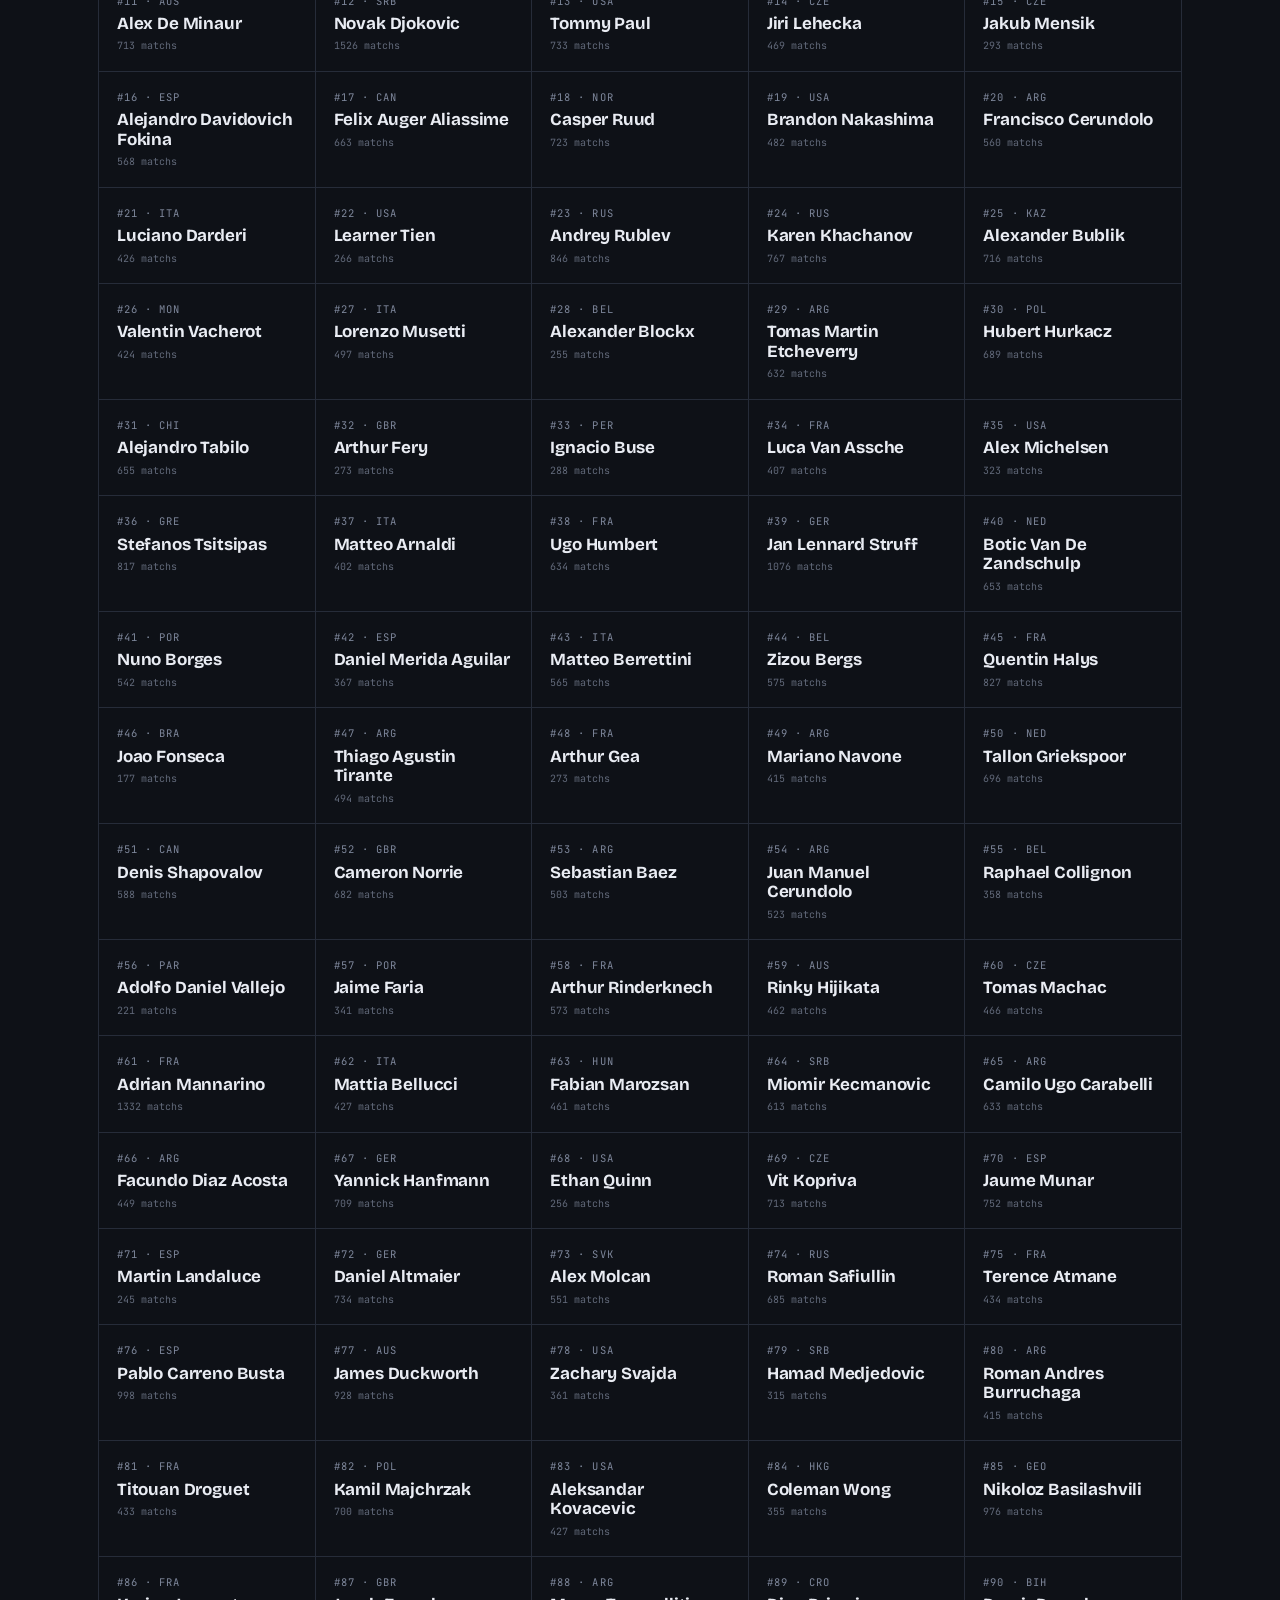
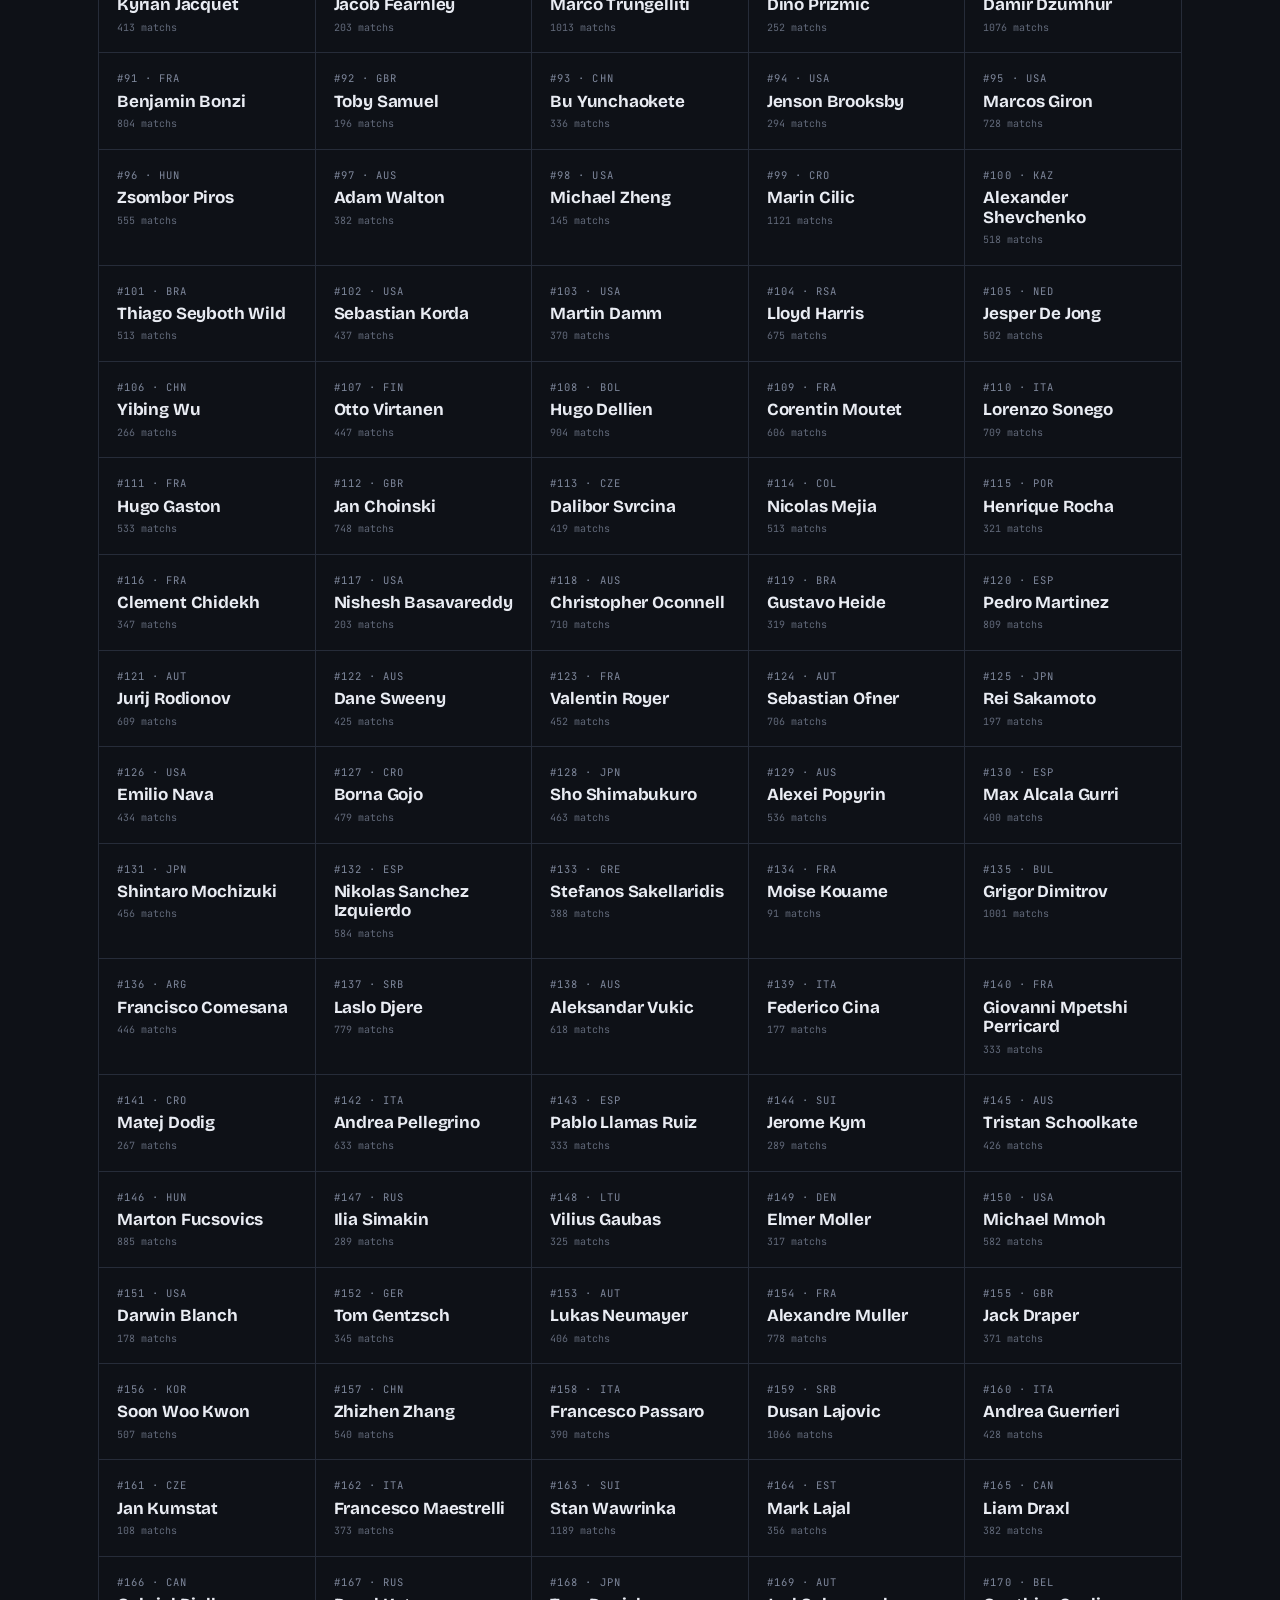
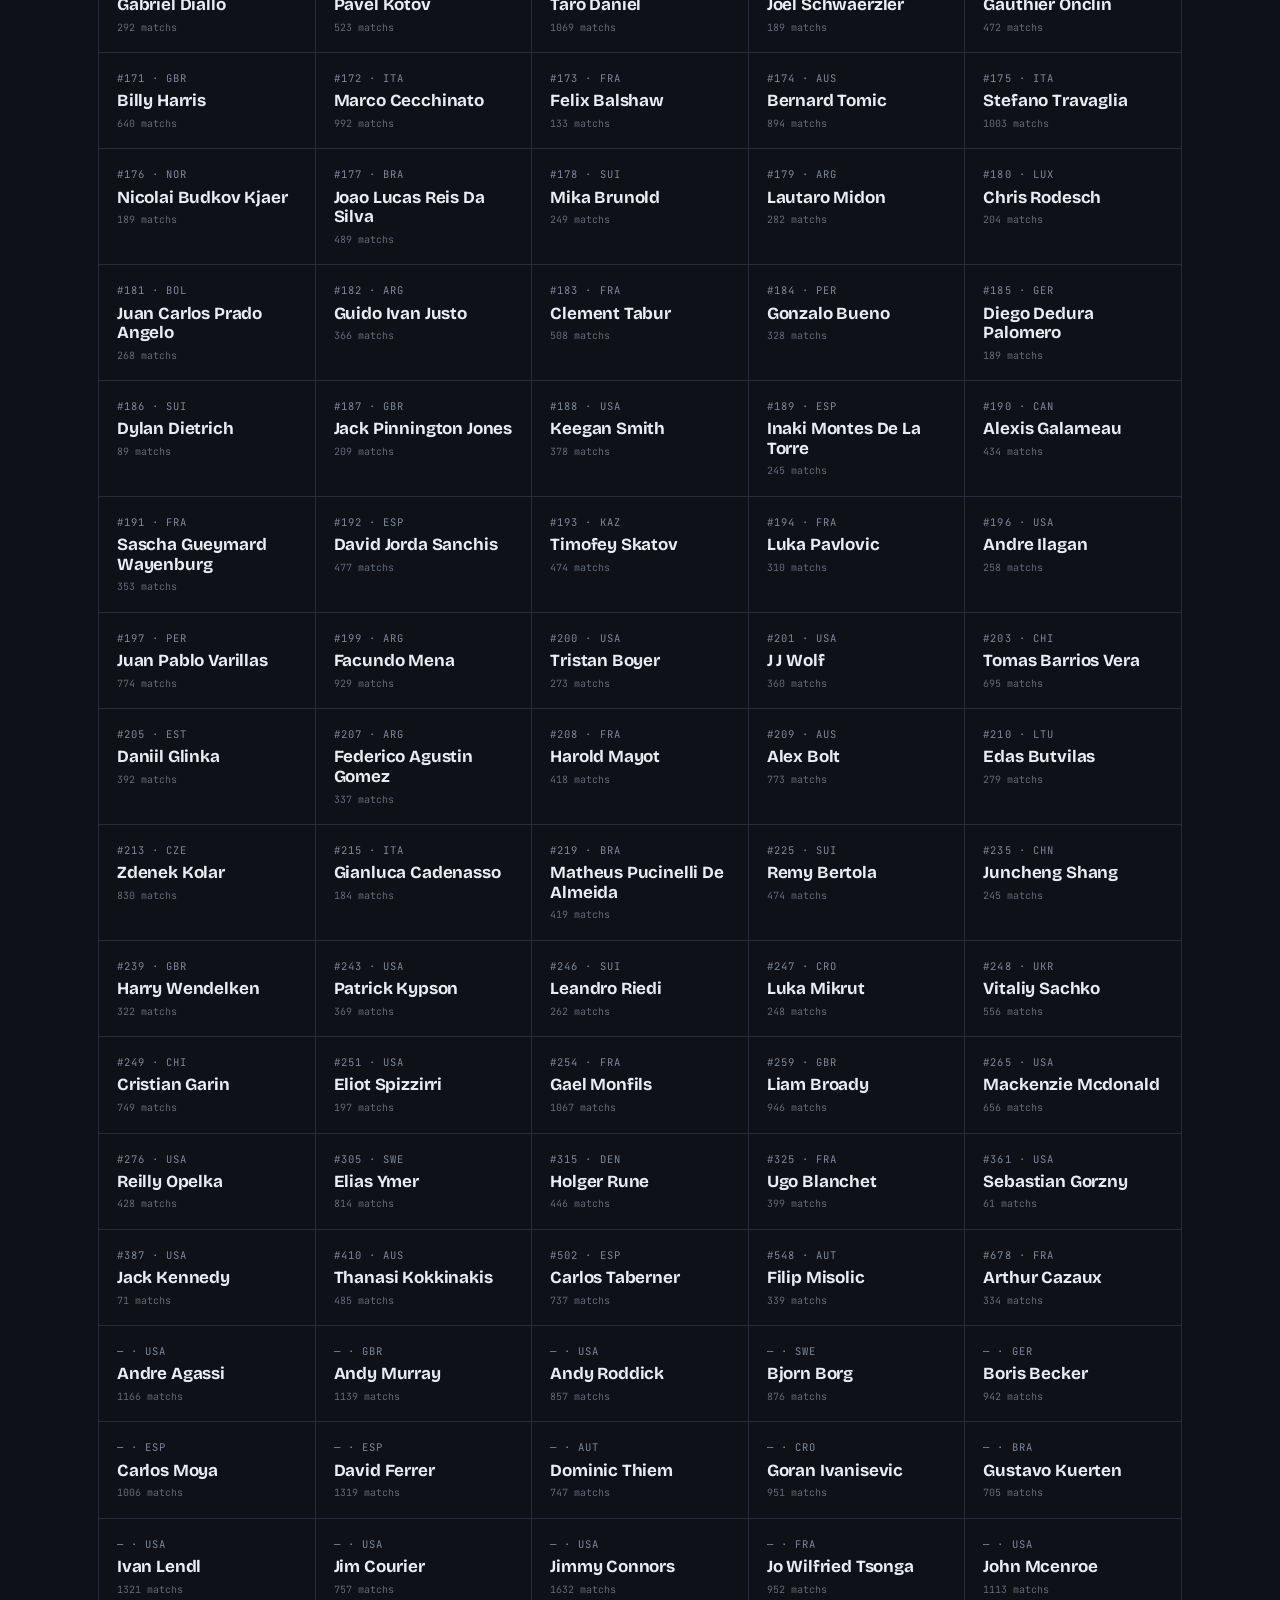
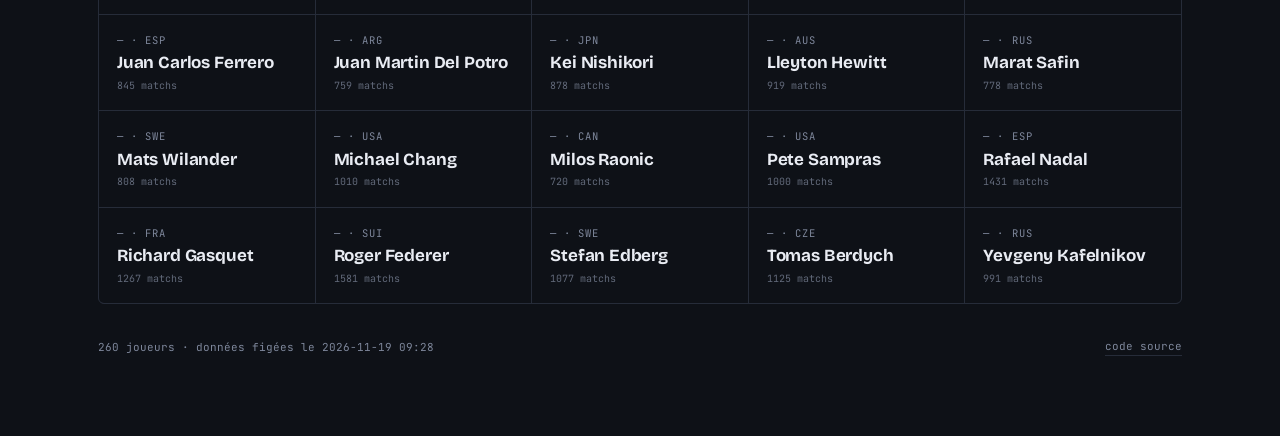
==== commit a28a7b02: "maj 2026-11-19 09:29" ====
--- a/site/index.html
+++ b/site/index.html
@@ -13,7 +13,7 @@
 <link rel="preconnect" href="https://fonts.googleapis.com">
 <link rel="preconnect" href="https://fonts.gstatic.com" crossorigin>
 <link href="https://fonts.googleapis.com/css2?family=Bricolage+Grotesque:opsz,wght@12..96,500;12..96,700;12..96,800&family=Instrument+Sans:wght@400;500;600&family=JetBrains+Mono:wght@400;600&display=swap" rel="stylesheet">
-<link rel="stylesheet" href="style.css?v=b3db2471-060caa5d">
+<link rel="stylesheet" href="style.css?v=47ca203c-1625c99a">
 </head>
 <body>
 
@@ -286,6 +286,6 @@
 
 </main>
 
-<script src="script.js?v=b3db2471-060caa5d"></script>
+<script src="script.js?v=47ca203c-1625c99a"></script>
 </body>
 </html>
